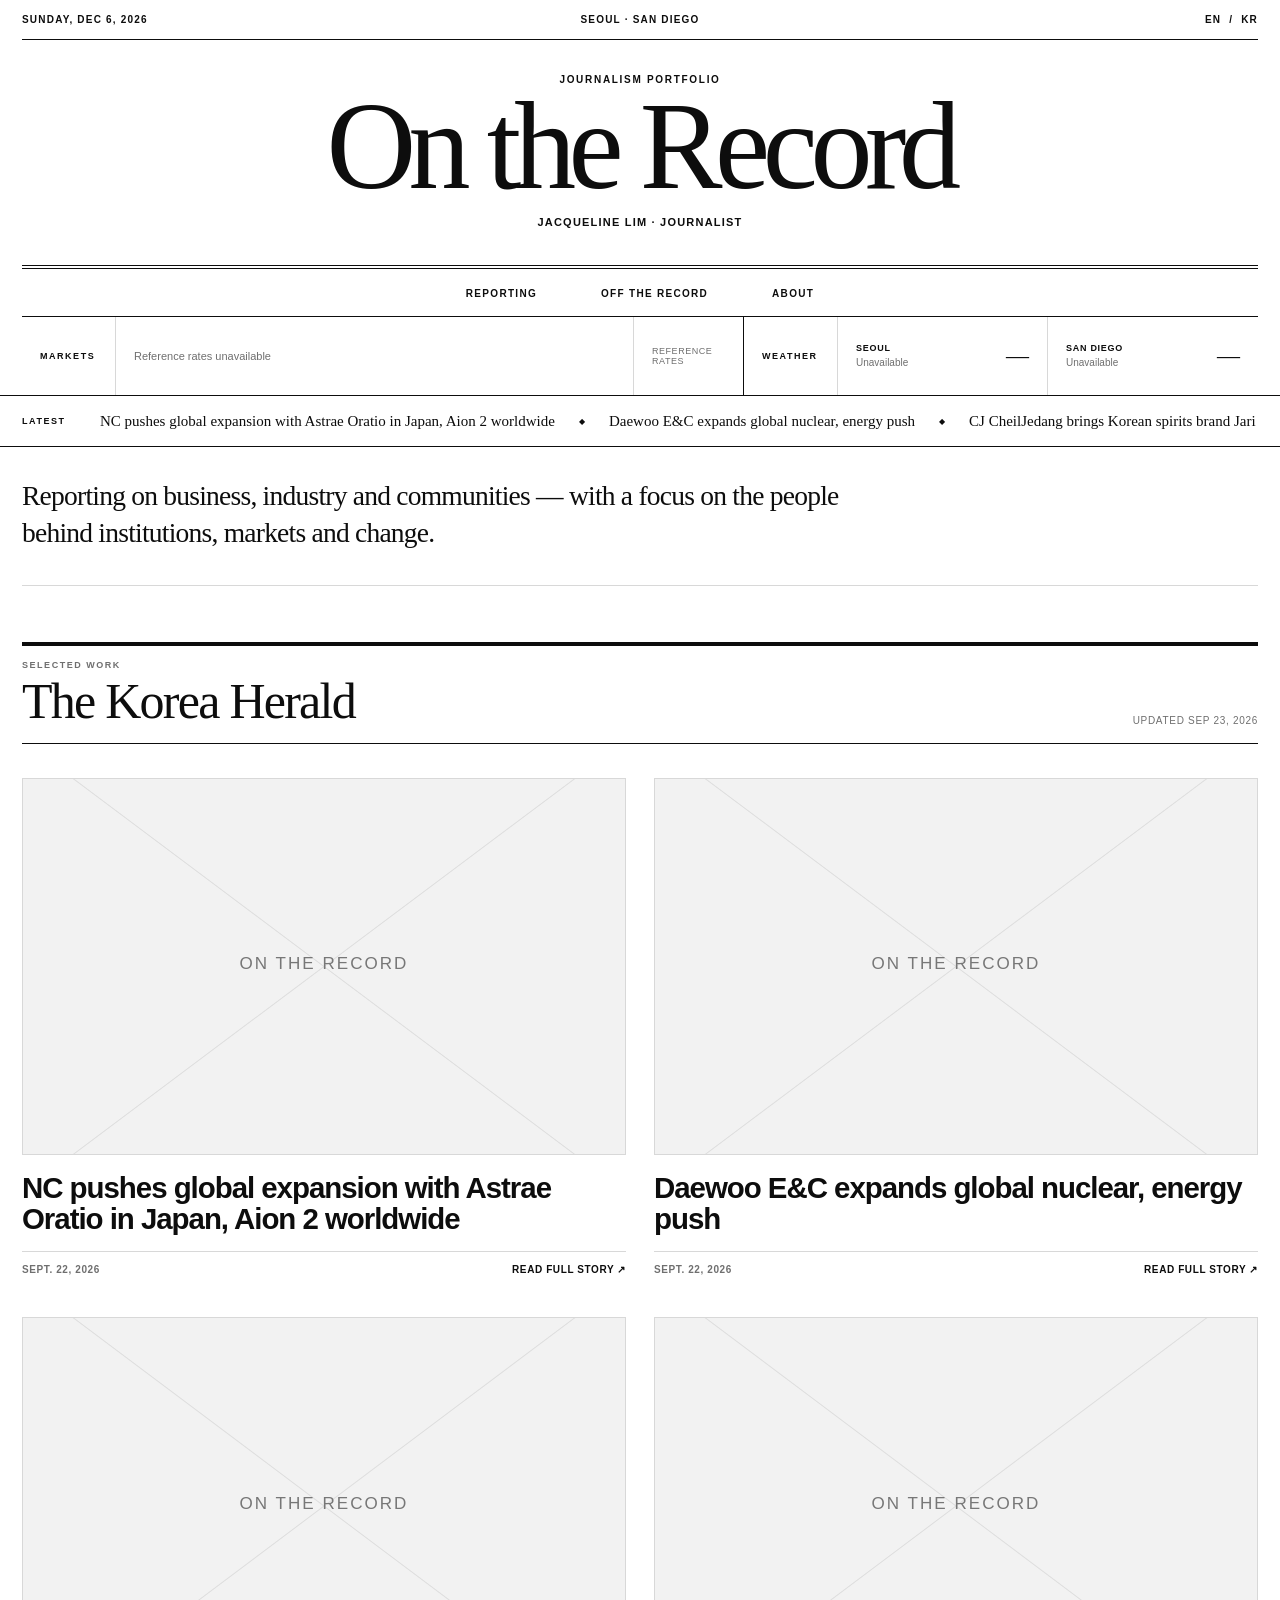
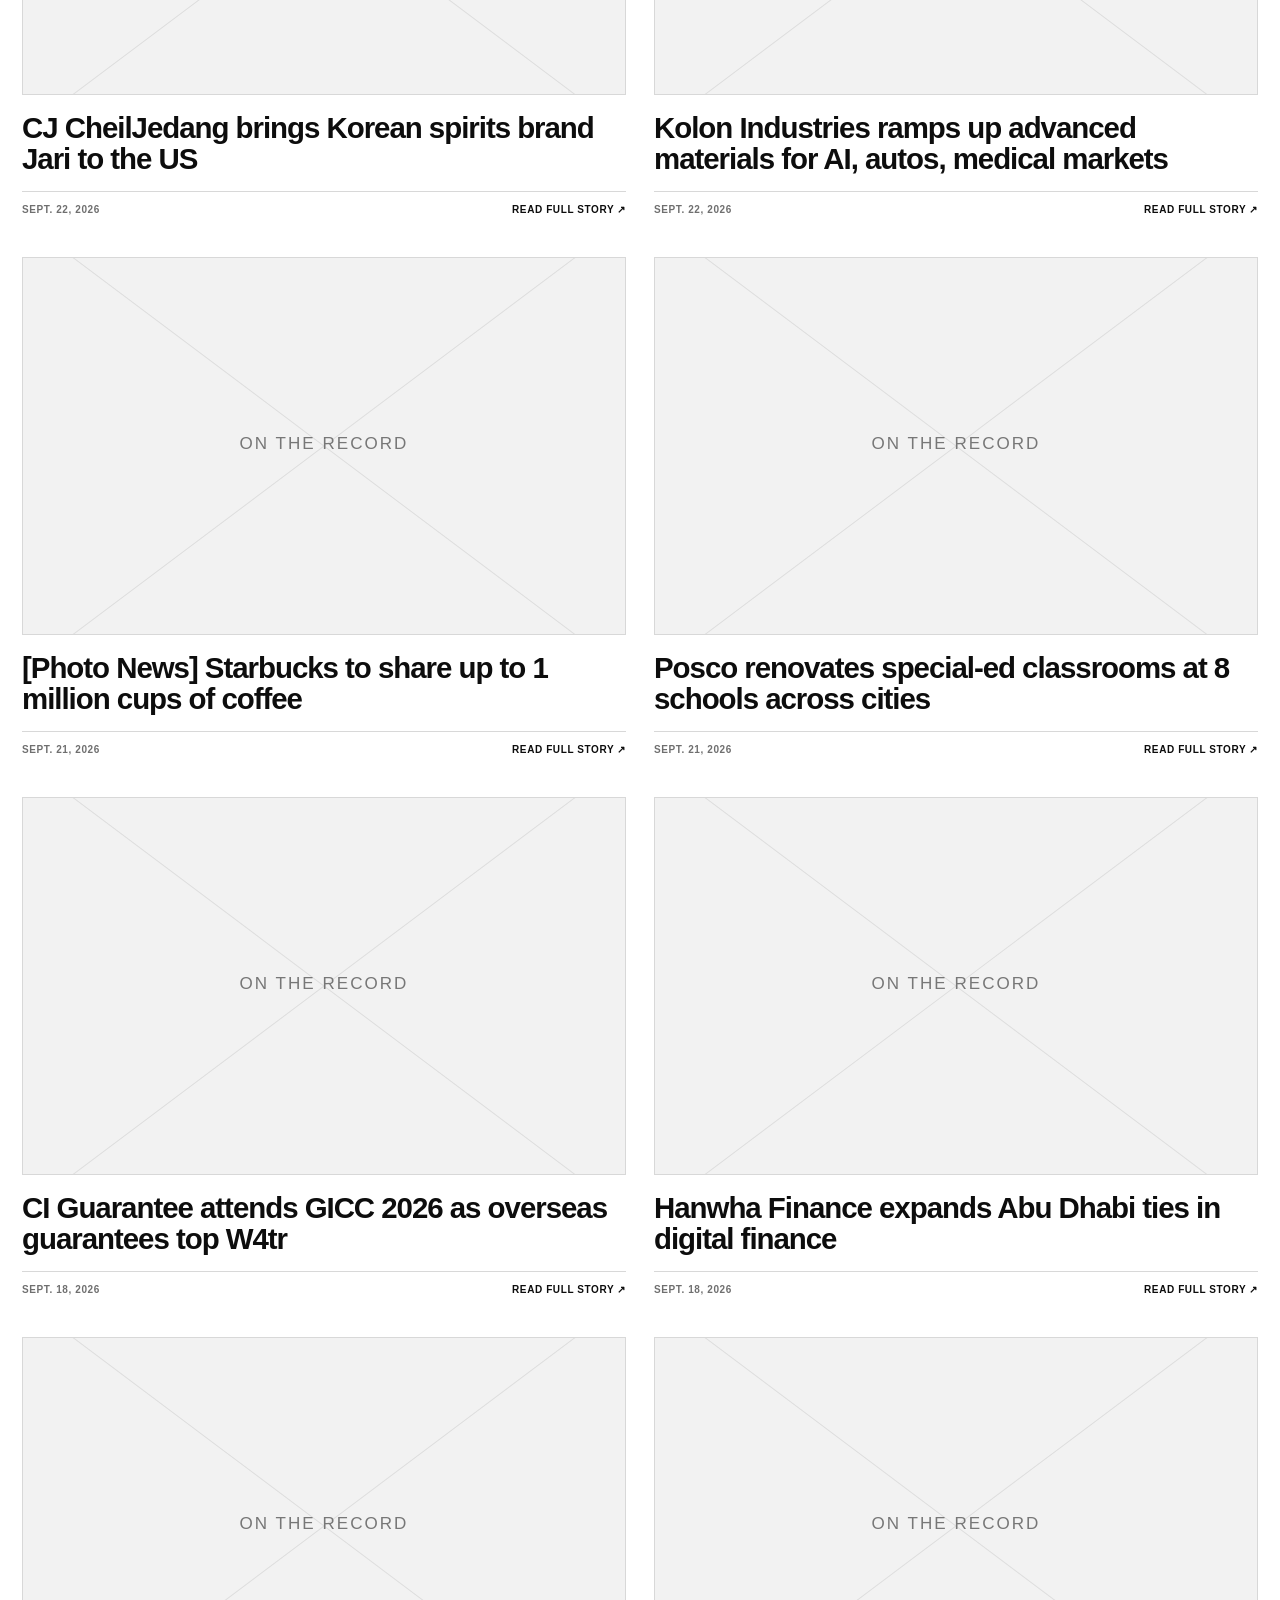
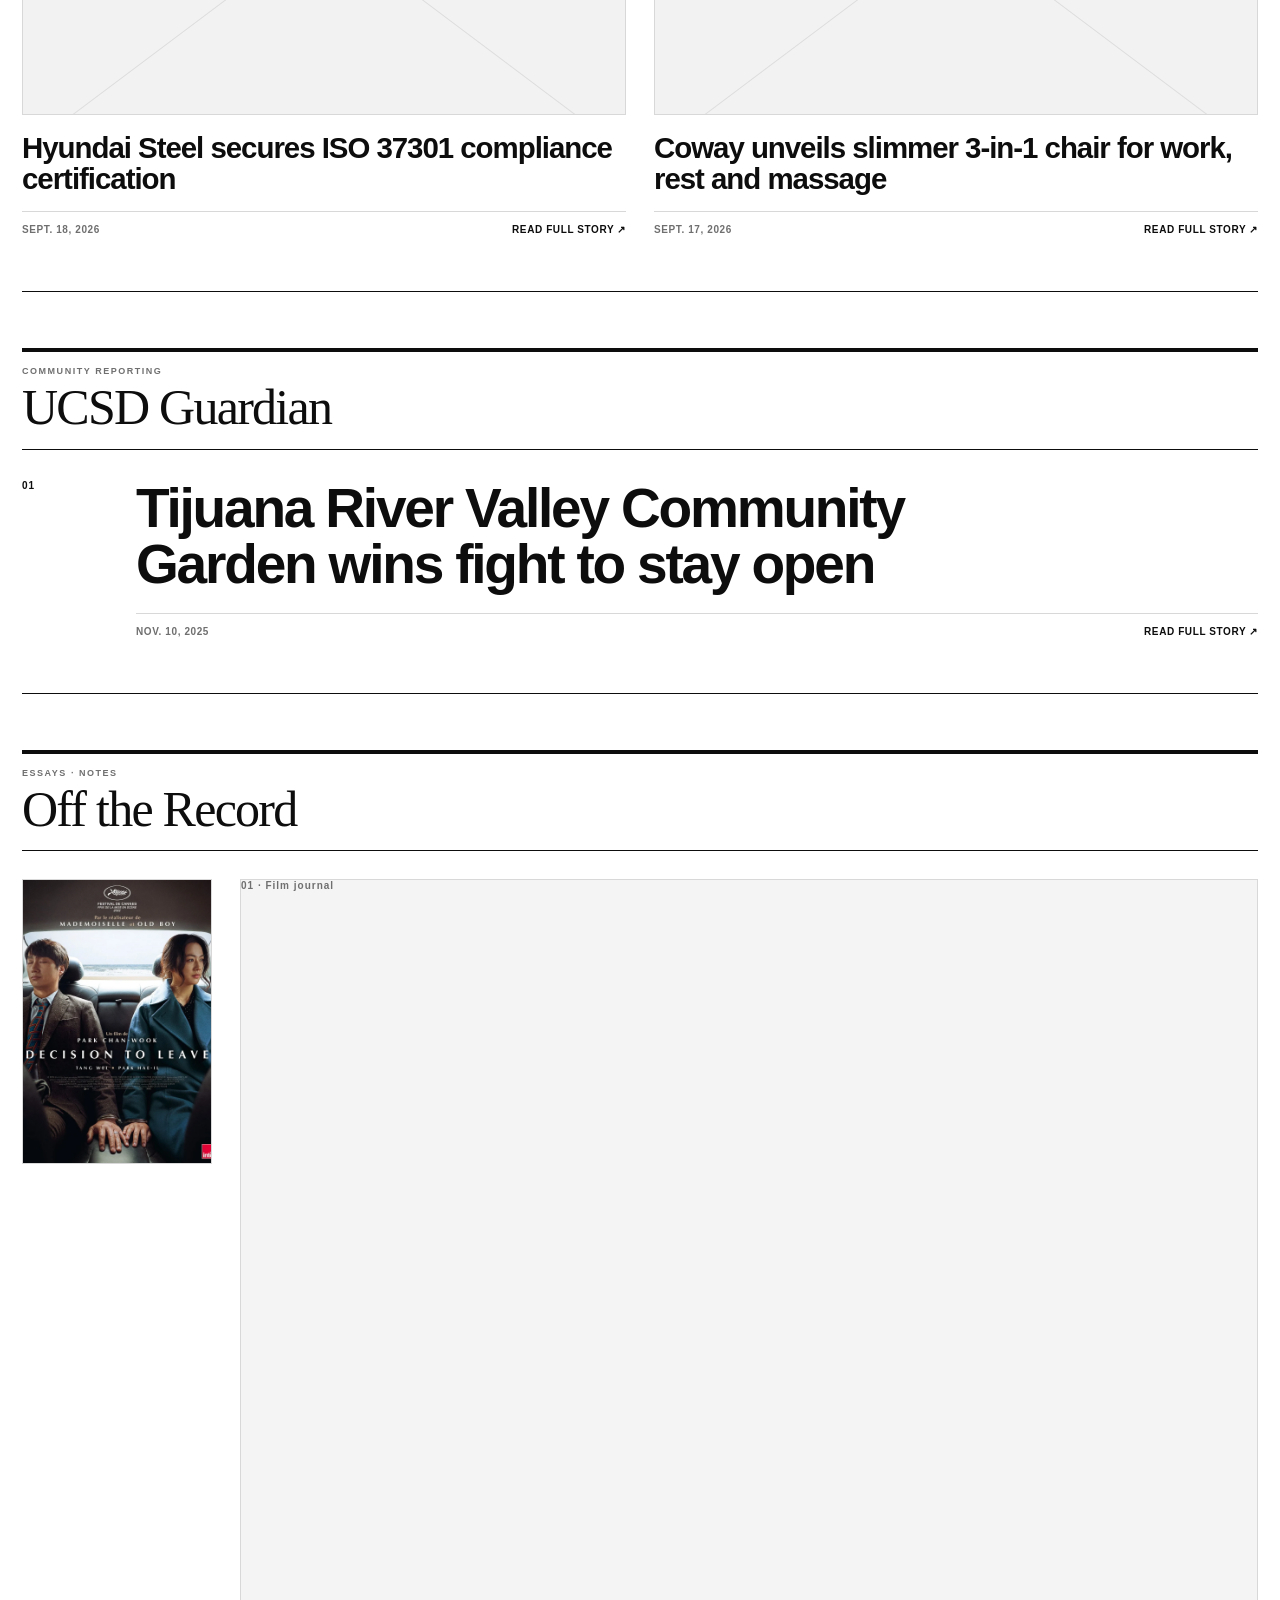
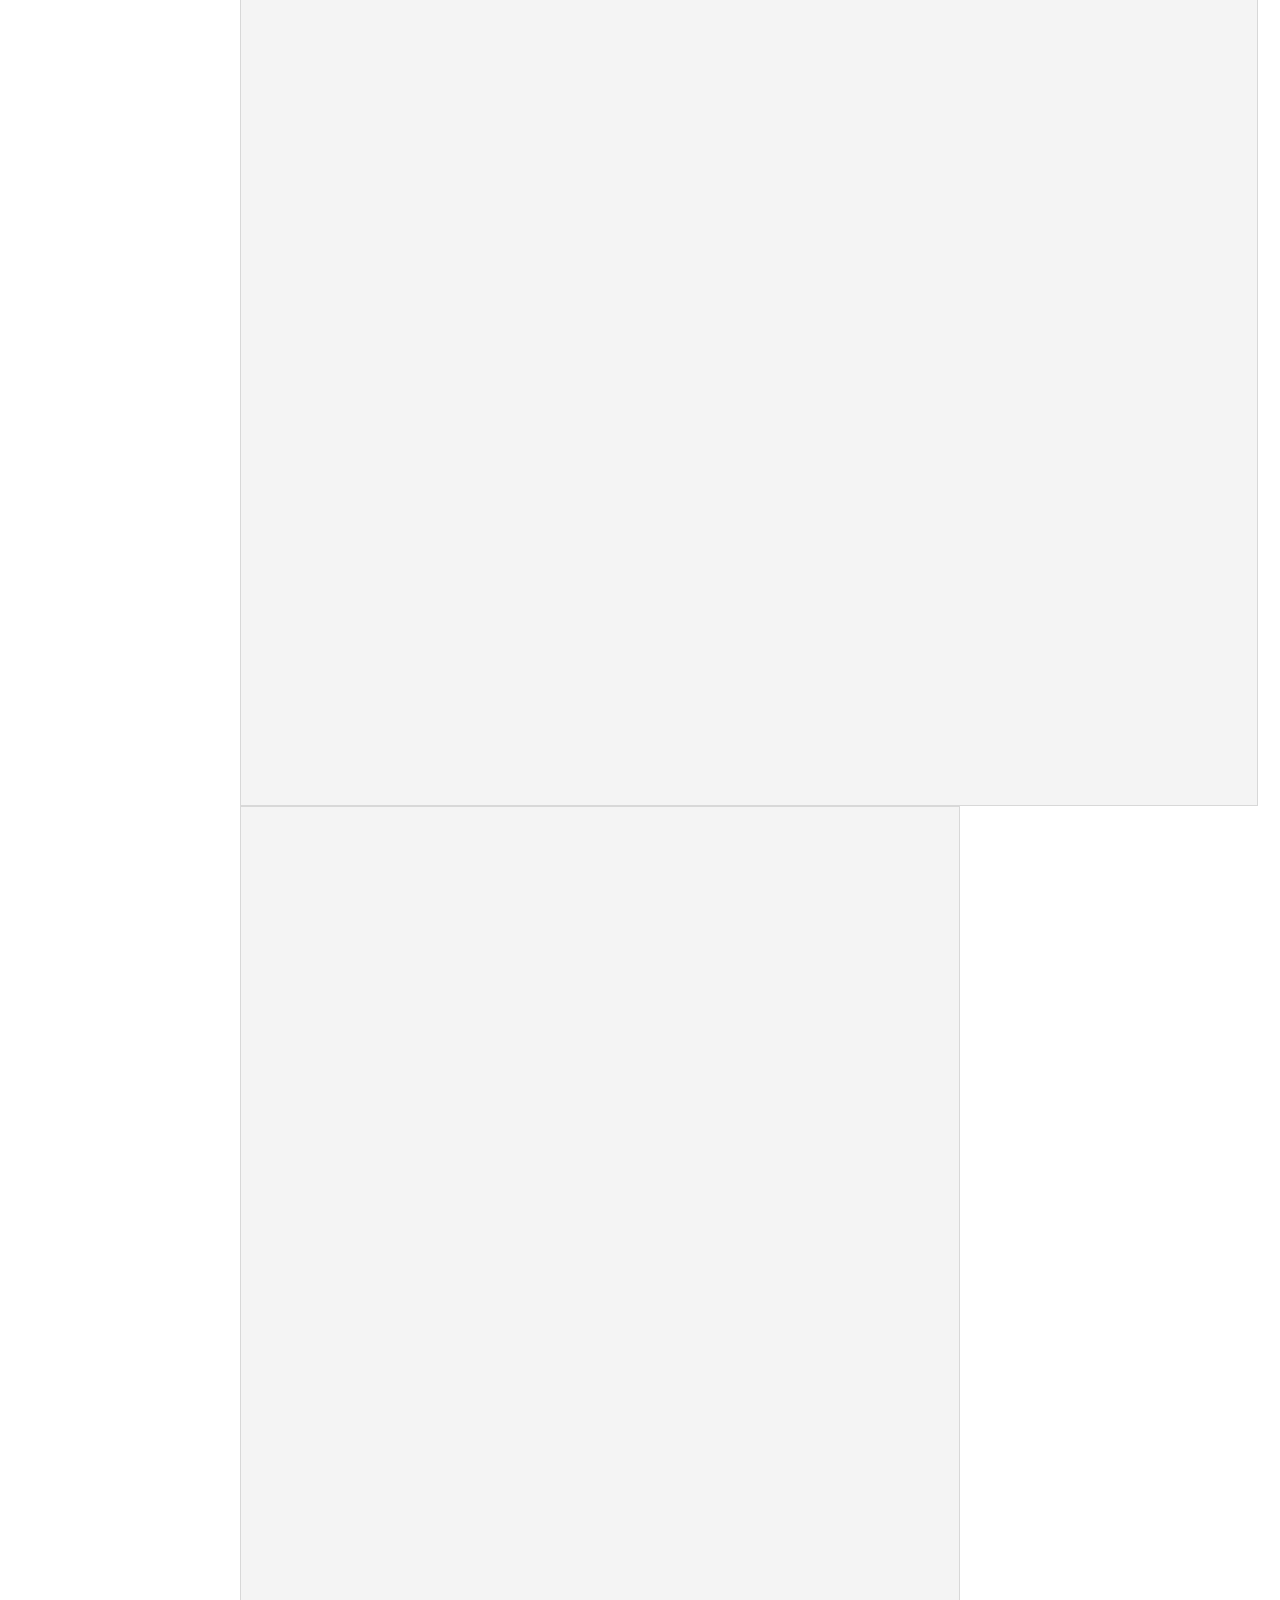
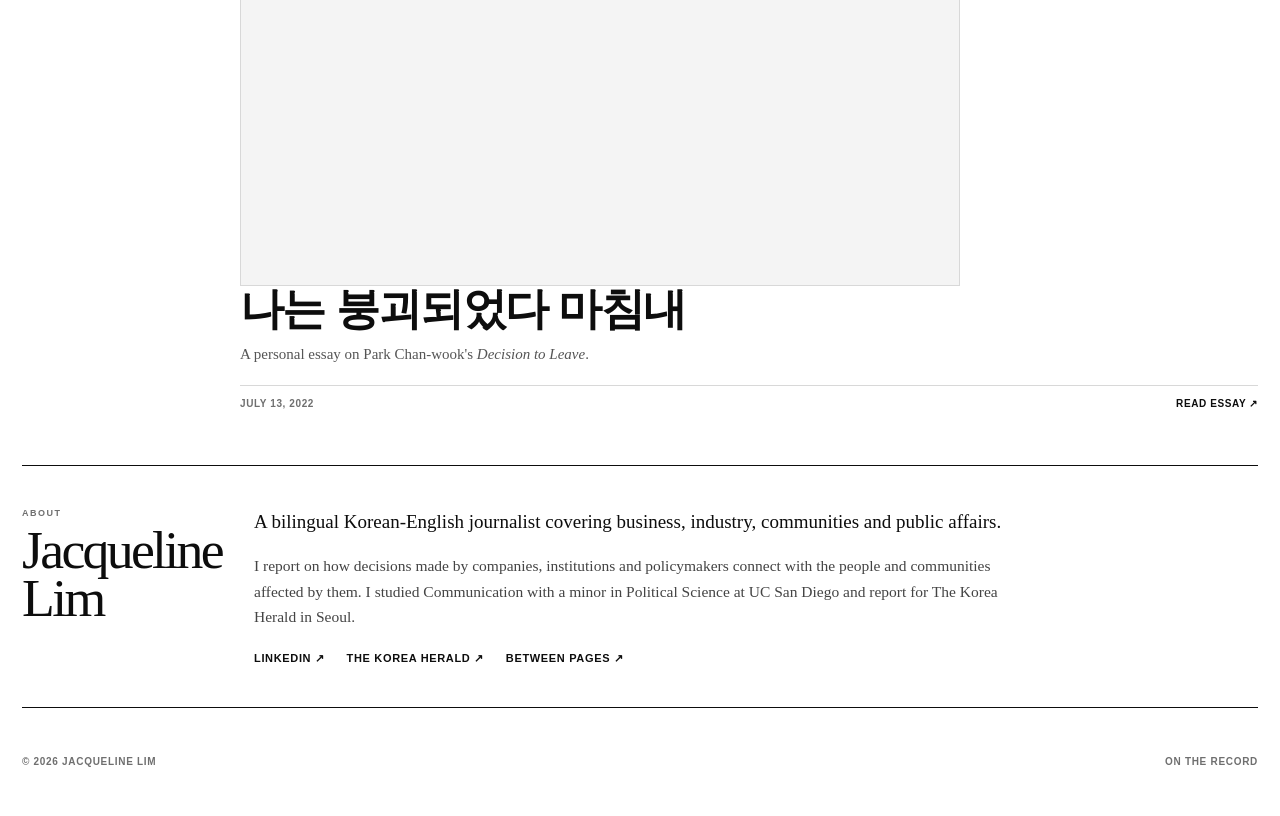
==== index.html @ abe38914 "Update index.html" ====
<!doctype html>
<html lang="en">
<head>
  <meta charset="utf-8">
  <meta name="viewport" content="width=device-width, initial-scale=1">
  <meta name="description" content="On the Record — journalism portfolio of Jacqueline Lim, a bilingual Korean-English reporter based in Seoul.">
  <meta property="og:title" content="On the Record — Jacqueline Lim">
  <meta property="og:description" content="Selected reporting on business, industry and communities.">
  <meta property="og:type" content="website">
  <meta property="og:url" content="https://ontherecord-lim.github.io/">
  <link rel="canonical" href="https://ontherecord-lim.github.io/">
  <link rel="alternate" hreflang="en" href="https://ontherecord-lim.github.io/">
  <link rel="alternate" hreflang="ko" href="https://ontherecord-lim.github.io/ko/">
  <title>On the Record — Jacqueline Lim</title>
  <link rel="icon" href="favicon.svg" type="image/svg+xml">
  <link rel="stylesheet" href="styles.css">
</head>
<body data-lang="en">
  <header class="site-header">
    <div class="utility wrap">
      <span id="currentDate">Seoul</span>
      <span class="utility-center">Seoul · San Diego</span>
      <span class="language-switch"><strong>EN</strong><span>/</span><a href="ko/" lang="ko" hreflang="ko">KR</a></span>
    </div>

    <div class="masthead wrap">
      <p class="eyebrow">Journalism portfolio</p>
      <h1>On the Record</h1>
      <p class="masthead-sub">Jacqueline Lim · Journalist</p>
    </div>

    <nav class="section-nav wrap" aria-label="Portfolio sections">
      <a href="#reporting">Reporting</a>
      <a href="#off-record">Off the Record</a>
      <a href="#about">About</a>
    </nav>

    <div class="data-bar">
      <div class="wrap data-grid">
        <section class="market-panel" aria-label="Foreign exchange reference rates">
          <div class="data-label">Markets</div>
          <div id="marketStage" class="market-stage"><span class="data-loading">Loading reference rates…</span></div>
          <div class="data-note">Reference rates</div>
        </section>

        <section class="weather-panel" aria-label="Weather in Seoul and San Diego">
          <div class="data-label">Weather</div>
          <div class="weather-cities">
            <div class="weather-city" id="weatherSeoul">
              <strong>Seoul</strong>
              <span class="weather-value">—</span>
              <span class="weather-condition">Loading…</span>
            </div>
            <div class="weather-city" id="weatherSanDiego">
              <strong>San Diego</strong>
              <span class="weather-value">—</span>
              <span class="weather-condition">Loading…</span>
            </div>
          </div>
        </section>
      </div>
    </div>

    <div class="ticker" aria-label="Latest reporting headlines">
      <div class="wrap ticker-inner">
        <span class="ticker-label">Latest</span>
        <div class="ticker-window"><div class="ticker-track" id="tickerTrack"><span>Loading latest reporting…</span></div></div>
      </div>
    </div>
  </header>

  <main>
    <section class="intro wrap">
      <p>Reporting on business, industry and communities — with a focus on the people behind institutions, markets and change.</p>
    </section>

    <section class="reporting wrap" id="reporting" aria-labelledby="reportingHeading">
      <div class="section-heading">
        <div>
          <p class="section-kicker">Selected work</p>
          <h2 id="reportingHeading">The Korea Herald</h2>
        </div>
        <span id="articleUpdated">Latest reporting</span>
      </div>
      <div class="article-grid" id="articleGrid" aria-live="polite">
        <p class="loading-state">Loading stories…</p>
      </div>
    </section>

    <section class="guardian wrap" aria-labelledby="guardianHeading">
      <div class="section-heading compact-heading">
        <div>
          <p class="section-kicker">Community reporting</p>
          <h2 id="guardianHeading">UCSD Guardian</h2>
        </div>
      </div>
      <article class="feature-row">
        <div class="feature-index">01</div>
        <div class="feature-copy">
          <h3><a href="https://ucsdguardian.org/2025/11/10/tijuana-river-valley-community-garden-wins-fight-to-stay-open/" target="_blank" rel="noopener noreferrer">Tijuana River Valley Community Garden wins fight to stay open</a></h3>
          <div class="story-footer"><time datetime="2025-11-10">Nov. 10, 2025</time><a href="https://ucsdguardian.org/2025/11/10/tijuana-river-valley-community-garden-wins-fight-to-stay-open/" target="_blank" rel="noopener noreferrer">Read full story ↗</a></div>
        </div>
      </article>
    </section>

    <section class="off-record wrap" id="off-record" aria-labelledby="offRecordHeading">
      <div class="section-heading compact-heading">
        <div>
          <p class="section-kicker">Essays · Notes</p>
          <h2 id="offRecordHeading">Off the Record</h2>
        </div>
      </div>
      <article class="off-record-feature">
        <a class="off-record-image" href="https://blog.naver.com/oohing00/222815522582" target="_blank" rel="noopener noreferrer">
         <img src="/assets/Decision_To_Leave.webp" alt="Decision to Leave film poster" loading="lazy">
        <div class="off-record-copy">
          <p class="feature-index">01 · Film journal</p>
          <h3 lang="ko"><a href="https://blog.naver.com/oohing00/222815522582" target="_blank" rel="noopener noreferrer">나는 붕괴되었다 마침내</a></h3>
          <p class="off-record-deck">A personal essay on Park Chan-wook's <em>Decision to Leave</em>.</p>
          <div class="story-footer"><time datetime="2022-07-13">July 13, 2022</time><a href="https://blog.naver.com/oohing00/222815522582" target="_blank" rel="noopener noreferrer">Read essay ↗</a></div>
        </div>
      </article>
    </section>

    <section class="about wrap" id="about" aria-labelledby="aboutHeading">
      <div class="about-title">
        <p class="section-kicker">About</p>
        <h2 id="aboutHeading">Jacqueline<br>Lim</h2>
      </div>
      <div class="about-copy">
        <p class="about-lede">A bilingual Korean-English journalist covering business, industry, communities and public affairs.</p>
        <p>I report on how decisions made by companies, institutions and policymakers connect with the people and communities affected by them. I studied Communication with a minor in Political Science at UC San Diego and report for The Korea Herald in Seoul.</p>
        <nav class="contact-links" aria-label="Professional links">
          <a href="https://www.linkedin.com/in/jacquelinelim1026/" target="_blank" rel="noopener noreferrer">LinkedIn ↗</a>
          <a href="https://www.koreaherald.com/reporter/yejinlim" target="_blank" rel="noopener noreferrer">The Korea Herald ↗</a>
          <a href="https://www.instagram.com/betweenpage.sai/" target="_blank" rel="noopener noreferrer">Between Pages ↗</a>
        </nav>
      </div>
    </section>
  </main>

  <footer class="site-footer wrap"><span>© 2026 Jacqueline Lim</span><span>On the Record</span></footer>
  <script src="script.js" defer></script>
</body>
</html>
---- styles.css ----
:root {
  --ink: #0d0d0d;
  --muted: #6f6f6f;
  --line: #d8d8d8;
  --soft: #f4f4f4;
  --paper: #fff;
  --max: 1240px;
}

* { box-sizing: border-box; }
html { scroll-behavior: smooth; }
body {
  margin: 0;
  background: var(--paper);
  color: var(--ink);
  font-family: Arial, Helvetica, sans-serif;
  -webkit-font-smoothing: antialiased;
  text-rendering: optimizeLegibility;
}
a { color: inherit; text-decoration: none; }
img { display: block; max-width: 100%; }
.wrap { width: min(calc(100% - 44px), var(--max)); margin-inline: auto; }

.utility {
  min-height: 40px;
  display: grid;
  grid-template-columns: 1fr auto 1fr;
  align-items: center;
  gap: 24px;
  border-bottom: 1px solid var(--ink);
  font-size: 10px;
  font-weight: 700;
  letter-spacing: .12em;
  text-transform: uppercase;
}
.utility-center { text-align: center; }
.language-switch { justify-self: end; display: flex; gap: 8px; align-items: center; }
.language-switch a:hover { text-decoration: underline; text-underline-offset: 3px; }

.masthead {
  padding: 34px 0 37px;
  text-align: center;
  border-bottom: 4px double var(--ink);
}
.eyebrow,
.section-kicker,
.masthead-sub,
.data-label,
.data-note,
.ticker-label,
.story-footer,
#articleUpdated,
.site-footer {
  font-family: Arial, Helvetica, sans-serif;
}
.eyebrow,
.section-kicker,
.data-label,
.ticker-label {
  text-transform: uppercase;
  letter-spacing: .17em;
  font-weight: 700;
}
.eyebrow { margin: 0 0 11px; font-size: 10px; }
.masthead h1 {
  margin: 0;
  font-family: Didot, "Bodoni 72", "Bodoni MT", Georgia, "Times New Roman", serif;
  font-size: clamp(64px, 9.7vw, 132px);
  font-weight: 500;
  line-height: .82;
  letter-spacing: -.06em;
}
.masthead-ko h1 {
  font-family: AppleMyungjo, "Noto Serif KR", Batang, Georgia, serif;
  letter-spacing: -.075em;
}
.masthead-sub {
  margin: 18px 0 0;
  font-size: 11px;
  font-weight: 700;
  letter-spacing: .11em;
  text-transform: uppercase;
}
html[lang="ko"] .masthead-sub,
html[lang="ko"] .eyebrow { letter-spacing: .05em; }

.section-nav {
  min-height: 48px;
  display: flex;
  align-items: center;
  justify-content: center;
  gap: clamp(24px, 5vw, 68px);
  border-bottom: 1px solid var(--ink);
  font-size: 10px;
  font-weight: 700;
  letter-spacing: .13em;
  text-transform: uppercase;
}
html[lang="ko"] .section-nav { letter-spacing: .04em; }
.section-nav a { padding: 18px 0 16px; }
.section-nav a:hover { text-decoration: underline; text-underline-offset: 5px; }

.data-bar { border-bottom: 1px solid var(--ink); }
.data-grid { display: grid; grid-template-columns: 1.4fr 1fr; }
.market-panel,
.weather-panel { min-height: 78px; display: grid; align-items: stretch; }
.market-panel { grid-template-columns: 94px minmax(0, 1fr) 110px; }
.weather-panel { grid-template-columns: 94px minmax(0, 1fr); border-left: 1px solid var(--ink); }
.data-label,
.data-note {
  display: flex;
  align-items: center;
  padding: 0 18px;
  font-size: 9px;
}
.data-label { border-right: 1px solid var(--line); }
.data-note { justify-content: flex-end; color: var(--muted); border-left: 1px solid var(--line); letter-spacing: .06em; text-transform: uppercase; }
.market-stage { min-width: 0; display: flex; align-items: center; overflow: hidden; }
.market-quotes { width: 100%; display: grid; grid-template-columns: repeat(2, minmax(0, 1fr)); }
.market-quote { min-width: 0; padding: 14px 18px; border-right: 1px solid var(--line); }
.market-quote:last-child { border-right: 0; }
.market-symbol { display: block; margin-bottom: 5px; color: var(--muted); font-size: 9px; font-weight: 700; letter-spacing: .08em; }
.market-price { font-family: Georgia, "Times New Roman", serif; font-size: 23px; line-height: 1; }
.data-loading { padding: 0 18px; color: var(--muted); font-size: 11px; }
.weather-cities { display: grid; grid-template-columns: repeat(2, minmax(0, 1fr)); }
.weather-city { padding: 13px 18px; display: grid; grid-template-columns: auto auto; grid-template-rows: auto auto; gap: 4px 12px; align-content: center; border-right: 1px solid var(--line); }
.weather-city:last-child { border-right: 0; }
.weather-city strong { font-size: 9px; letter-spacing: .08em; text-transform: uppercase; }
.weather-value { grid-row: 1 / span 2; grid-column: 2; align-self: center; justify-self: end; font-family: Georgia, "Times New Roman", serif; font-size: 23px; }
.weather-condition { color: var(--muted); font-size: 10px; }
html[lang="ko"] .weather-city strong { text-transform: none; letter-spacing: .02em; }

.ticker { border-bottom: 1px solid var(--ink); overflow: hidden; }
.ticker-inner { min-height: 50px; display: grid; grid-template-columns: 78px minmax(0, 1fr); align-items: center; }
.ticker-label { font-size: 9px; }
.ticker-window { overflow: hidden; white-space: nowrap; }
.ticker-track { display: inline-flex; align-items: center; gap: 24px; min-width: max-content; font-family: Georgia, "Times New Roman", serif; font-size: 15px; animation: ticker 38s linear infinite; }
html[lang="ko"] .ticker-track { font-family: AppleMyungjo, "Noto Serif KR", Batang, Georgia, serif; }
.ticker-track i { font-style: normal; font-size: 8px; }
@keyframes ticker { from { transform: translateX(0); } to { transform: translateX(-50%); } }

.intro { padding: 30px 0 34px; border-bottom: 1px solid var(--line); }
.intro p {
  max-width: 820px;
  margin: 0;
  font-family: Georgia, "Times New Roman", serif;
  font-size: clamp(19px, 2.15vw, 28px);
  line-height: 1.35;
  letter-spacing: -.028em;
}
html[lang="ko"] .intro p {
  max-width: 800px;
  font-family: AppleMyungjo, "Noto Serif KR", Batang, Georgia, serif;
  line-height: 1.45;
  word-break: keep-all;
}

.reporting,
.guardian,
.off-record { padding: 56px 0; border-bottom: 1px solid var(--ink); }
.about { padding: 42px 0; border-bottom: 1px solid var(--ink); }
.section-heading {
  display: flex;
  align-items: end;
  justify-content: space-between;
  gap: 28px;
  padding: 14px 0 17px;
  border-top: 4px solid var(--ink);
  border-bottom: 1px solid var(--ink);
  margin-bottom: 34px;
}
.compact-heading { margin-bottom: 0; }
.section-kicker { margin: 0 0 8px; color: var(--muted); font-size: 9px; }
.section-heading h2 {
  margin: 0;
  font-family: Georgia, "Times New Roman", serif;
  font-size: clamp(30px, 4vw, 50px);
  font-weight: 500;
  line-height: .95;
  letter-spacing: -.035em;
}
#articleUpdated { color: var(--muted); font-size: 10px; letter-spacing: .07em; text-transform: uppercase; }
html[lang="ko"] #articleUpdated { letter-spacing: .02em; }

.article-grid { display: grid; grid-template-columns: repeat(2, minmax(0, 1fr)); gap: 42px 28px; }
.article-card { min-width: 0; display: flex; flex-direction: column; }
.article-image {
  display: block;
  aspect-ratio: 16 / 10;
  overflow: hidden;
  background: var(--soft);
  border: 1px solid var(--line);
  margin-bottom: 17px;
}
.article-image img { width: 100%; height: 100%; object-fit: cover; transition: transform .25s ease; }
.article-image:hover img { transform: scale(1.015); }
.article-card h3 {
  margin: 0 0 17px;
  font-family: Arial, Helvetica, sans-serif;
  font-size: clamp(24px, 2.3vw, 34px);
  font-weight: 700;
  line-height: 1.06;
  letter-spacing: -.035em;
}
html[lang="ko"] .article-card h3 {
  font-family: -apple-system, BlinkMacSystemFont, "Apple SD Gothic Neo", "Noto Sans KR", "Malgun Gothic", Arial, sans-serif;
  font-size: clamp(23px, 2.2vw, 32px);
  line-height: 1.22;
  word-break: keep-all;
}
.article-card h3 a,
.feature-copy h3 a,
.contact-links a { background-image: linear-gradient(currentColor, currentColor); background-size: 0 1px; background-position: 0 100%; background-repeat: no-repeat; transition: background-size .2s ease; }
.article-card h3 a:hover,
.feature-copy h3 a:hover,
.contact-links a:hover { background-size: 100% 1px; }
.article-card .story-footer { margin-top: auto; }
.story-footer {
  display: flex;
  justify-content: space-between;
  align-items: center;
  gap: 18px;
  padding-top: 12px;
  border-top: 1px solid var(--line);
  color: var(--muted);
  font-size: 10px;
  font-weight: 700;
  letter-spacing: .06em;
  text-transform: uppercase;
}
.story-footer a { color: var(--ink); white-space: nowrap; }
.story-footer a:hover { text-decoration: underline; text-underline-offset: 4px; }
html[lang="ko"] .story-footer { letter-spacing: .01em; text-transform: none; }
.loading-state { grid-column: 1 / -1; margin: 0; color: var(--muted); font-size: 13px; }

.feature-row { display: grid; grid-template-columns: 90px minmax(0, 1fr); gap: 24px; padding: 30px 0 0; }
.feature-index { font-size: 10px; font-weight: 700; letter-spacing: .1em; }
.feature-copy h3 {
  max-width: 900px;
  margin: 0 0 20px;
  font-family: Arial, Helvetica, sans-serif;
  font-size: clamp(30px, 4.3vw, 58px);
  line-height: 1.03;
  letter-spacing: -.04em;
}
html[lang="ko"] .feature-copy h3 {
  font-family: -apple-system, BlinkMacSystemFont, "Apple SD Gothic Neo", "Noto Sans KR", "Malgun Gothic", Arial, sans-serif;
  line-height: 1.18;
  word-break: keep-all;
}

.off-record-feature {
  display: grid;
  grid-template-columns: 190px minmax(0, 1fr);
  gap: 28px;
  padding-top: 28px;
}
.off-record-image {
  display: block;
  width: 100%;
  aspect-ratio: 2 / 3;
  overflow: hidden;
  background: var(--soft);
  border: 1px solid var(--line);
}
.off-record-image img { width: 100%; height: 100%; object-fit: cover; }
.off-record-copy { min-width: 0; align-self: center; }
.off-record-copy .feature-index { margin: 0 0 10px; color: var(--muted); }
.off-record-copy h3 {
  max-width: 720px;
  margin: 0 0 10px;
  font-family: Arial, Helvetica, sans-serif;
  font-size: clamp(28px, 3.4vw, 46px);
  line-height: 1.08;
  letter-spacing: -.035em;
}
html[lang="ko"] .off-record-copy h3 {
  font-family: -apple-system, BlinkMacSystemFont, "Apple SD Gothic Neo", "Noto Sans KR", "Malgun Gothic", Arial, sans-serif;
  line-height: 1.2;
  word-break: keep-all;
}
.off-record-deck { margin: 0 0 18px; color: #555; font-family: Georgia, "Times New Roman", serif; font-size: 15px; line-height: 1.55; }
html[lang="ko"] .off-record-deck { font-family: -apple-system, BlinkMacSystemFont, "Apple SD Gothic Neo", "Noto Sans KR", "Malgun Gothic", Arial, sans-serif; }

.about { display: grid; grid-template-columns: 190px minmax(0, 1fr); gap: 42px; }
.about-title h2 {
  margin: 0;
  font-family: Didot, "Bodoni 72", Georgia, serif;
  font-size: clamp(38px, 4.2vw, 54px);
  font-weight: 500;
  line-height: .9;
  letter-spacing: -.05em;
}
html[lang="ko"] .about-title h2 { font-family: AppleMyungjo, "Noto Serif KR", Batang, Georgia, serif; }
.about-lede {
  max-width: 760px;
  margin: 0 0 18px;
  font-family: Georgia, "Times New Roman", serif;
  font-size: 19px;
  line-height: 1.45;
}
.about-copy > p:not(.about-lede) { max-width: 760px; margin: 0; color: #444; font-family: Georgia, "Times New Roman", serif; font-size: 15.5px; line-height: 1.65; }
html[lang="ko"] .about-copy > p { font-family: -apple-system, BlinkMacSystemFont, "Apple SD Gothic Neo", "Noto Sans KR", "Malgun Gothic", Arial, sans-serif; word-break: keep-all; }
html[lang="ko"] .about-lede { font-size: 18px; line-height: 1.6; }
.contact-links { display: flex; flex-wrap: wrap; gap: 11px 22px; margin-top: 22px; font-size: 11px; font-weight: 700; letter-spacing: .06em; text-transform: uppercase; }

.site-footer { min-height: 108px; display: flex; align-items: center; justify-content: space-between; color: var(--muted); font-size: 10px; font-weight: 700; letter-spacing: .07em; text-transform: uppercase; }
html[lang="ko"] .site-footer { letter-spacing: .02em; text-transform: none; }

@media (max-width: 980px) {
  .data-grid { grid-template-columns: 1fr; }
  .weather-panel { border-left: 0; border-top: 1px solid var(--ink); }
  .about { grid-template-columns: 170px minmax(0, 1fr); gap: 34px; }
}

@media (max-width: 680px) {
  .wrap { width: min(calc(100% - 24px), var(--max)); }
  .utility { min-height: 34px; grid-template-columns: 1fr auto; font-size: 9px; }
  .utility-center { display: none; }
  .masthead { padding: 28px 0 30px; }
  .masthead h1 { font-size: clamp(56px, 18vw, 88px); }
  .section-nav { justify-content: flex-start; gap: 26px; overflow-x: auto; white-space: nowrap; -webkit-overflow-scrolling: touch; }
  .market-panel { grid-template-columns: 76px minmax(0, 1fr); }
  .market-panel .data-note { display: none; }
  .weather-panel { grid-template-columns: 76px minmax(0, 1fr); }
  .data-label { padding: 0 11px; }
  .market-quote { padding: 13px 11px; }
  .market-price, .weather-value { font-size: 19px; }
  .weather-city { padding: 12px 10px; gap: 4px 8px; }
  .ticker-inner { grid-template-columns: 58px minmax(0, 1fr); }
  .ticker-track { font-size: 14px; gap: 19px; }
  .intro { padding: 26px 0 30px; }
  .reporting, .guardian, .off-record { padding: 44px 0; }
  .about { padding: 36px 0; }
  .section-heading { align-items: start; flex-direction: column; gap: 10px; margin-bottom: 26px; }
  .compact-heading { margin-bottom: 0; }
  .article-grid { grid-template-columns: 1fr; gap: 34px; }
  .article-card h3 { font-size: 30px; }
  html[lang="ko"] .article-card h3 { font-size: 28px; }
  .story-footer { align-items: flex-start; flex-direction: column; gap: 8px; }
  .feature-row { grid-template-columns: 1fr; gap: 12px; }
  .off-record-feature { grid-template-columns: 120px minmax(0, 1fr); gap: 18px; }
  .off-record-copy h3 { font-size: 28px; }
  .off-record-deck { font-size: 14px; }
  .about { grid-template-columns: 1fr; gap: 20px; }
  .about-title h2 { font-size: 42px; }
  .site-footer { min-height: 90px; align-items: flex-start; justify-content: center; flex-direction: column; gap: 8px; }
}

@media (prefers-reduced-motion: reduce) {
  * { scroll-behavior: auto !important; animation-duration: .01ms !important; animation-iteration-count: 1 !important; transition-duration: .01ms !important; }
  .ticker-track { animation: none; }
}
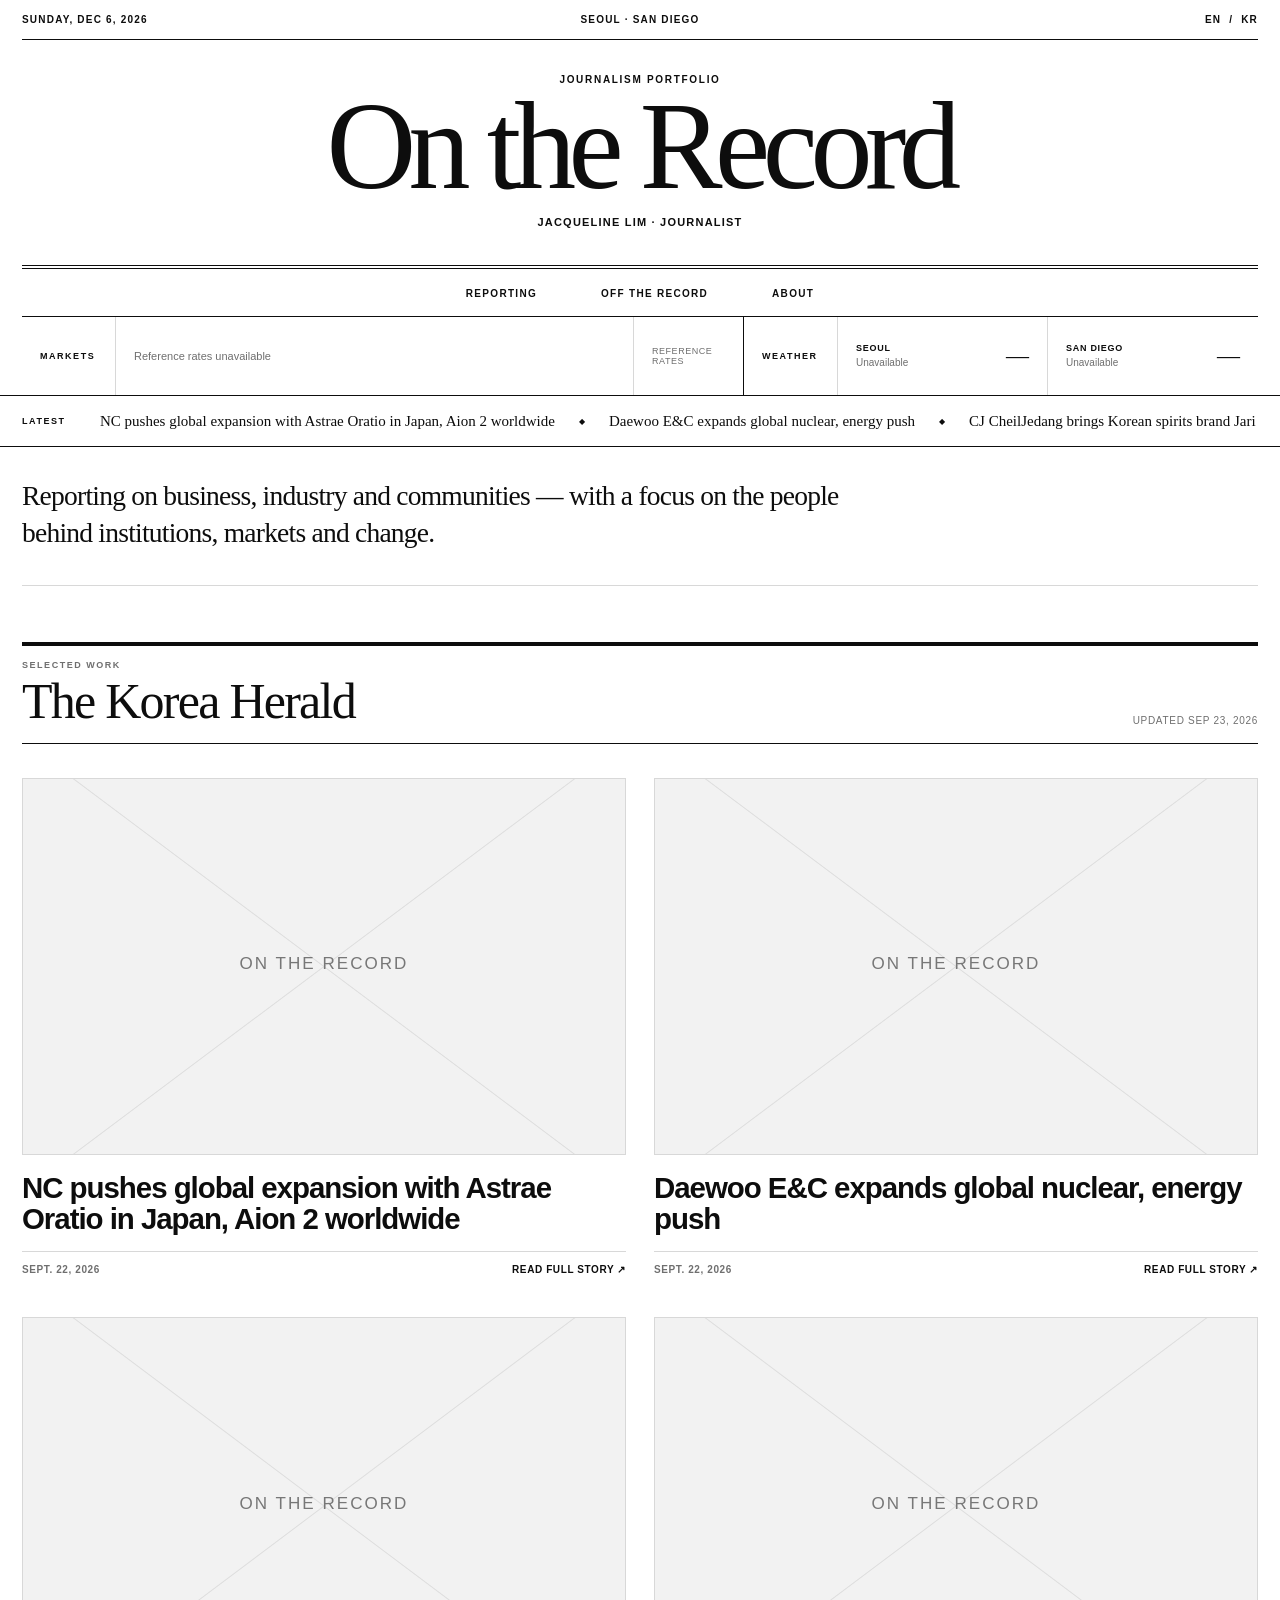
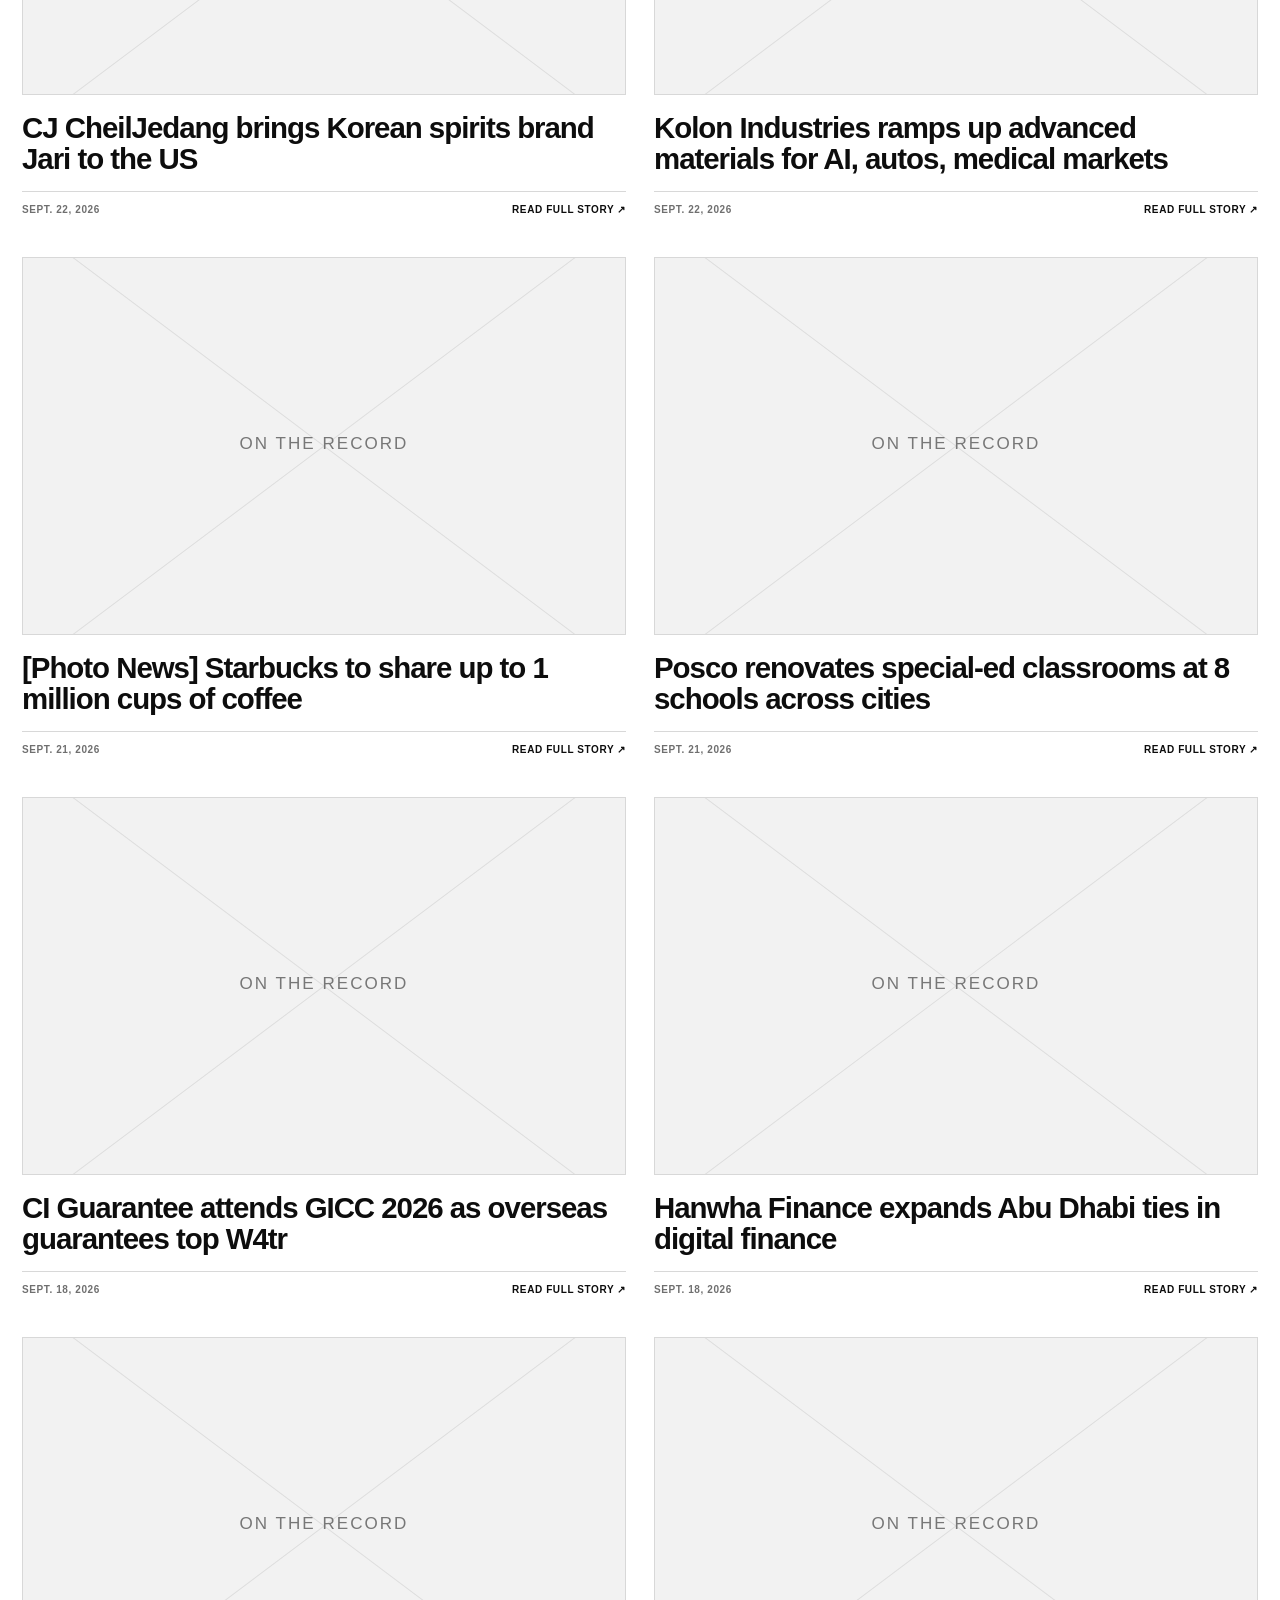
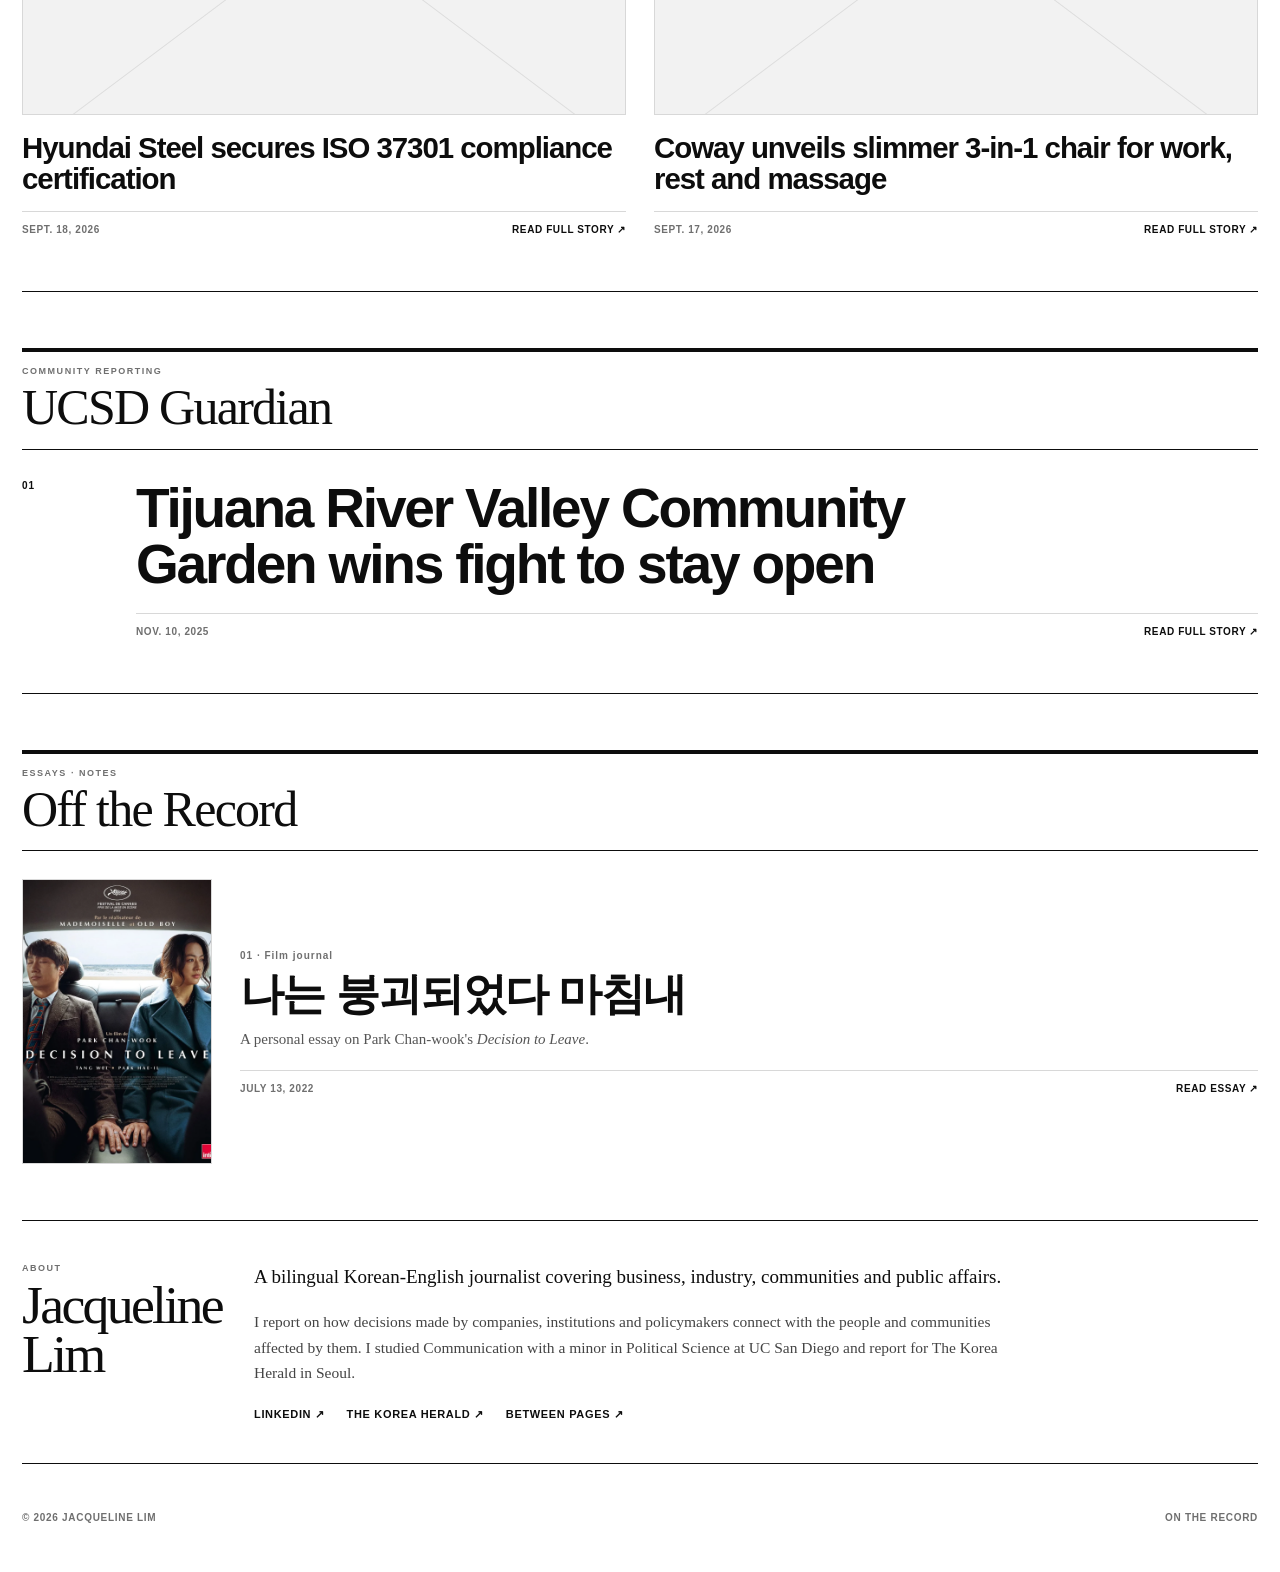
==== commit 967d4a80: "Update index.html" ====
--- a/index.html
+++ b/index.html
@@ -110,16 +110,42 @@
           <h2 id="offRecordHeading">Off the Record</h2>
         </div>
       </div>
-      <article class="off-record-feature">
-        <a class="off-record-image" href="https://blog.naver.com/oohing00/222815522582" target="_blank" rel="noopener noreferrer">
-         <img src="/assets/Decision_To_Leave.webp" alt="Decision to Leave film poster" loading="lazy">
-        <div class="off-record-copy">
-          <p class="feature-index">01 · Film journal</p>
-          <h3 lang="ko"><a href="https://blog.naver.com/oohing00/222815522582" target="_blank" rel="noopener noreferrer">나는 붕괴되었다 마침내</a></h3>
-          <p class="off-record-deck">A personal essay on Park Chan-wook's <em>Decision to Leave</em>.</p>
-          <div class="story-footer"><time datetime="2022-07-13">July 13, 2022</time><a href="https://blog.naver.com/oohing00/222815522582" target="_blank" rel="noopener noreferrer">Read essay ↗</a></div>
-        </div>
-      </article>
+<article class="off-record-feature">
+  <a class="off-record-image"
+     href="https://blog.naver.com/oohing00/222815522582"
+     target="_blank"
+     rel="noopener noreferrer">
+    <img src="/assets/Decision_To_Leave.webp"
+         alt="Decision to Leave film poster"
+         loading="lazy">
+  </a>
+
+  <div class="off-record-copy">
+    <p class="feature-index">01 · Film journal</p>
+
+    <h3 lang="ko">
+      <a href="https://blog.naver.com/oohing00/222815522582"
+         target="_blank"
+         rel="noopener noreferrer">
+        나는 붕괴되었다 마침내
+      </a>
+    </h3>
+
+    <p class="off-record-deck">
+      A personal essay on Park Chan-wook's <em>Decision to Leave</em>.
+    </p>
+
+    <div class="story-footer">
+      <time datetime="2022-07-13">July 13, 2022</time>
+
+      <a href="https://blog.naver.com/oohing00/222815522582"
+         target="_blank"
+         rel="noopener noreferrer">
+        Read essay ↗
+      </a>
+    </div>
+  </div>
+</article>
     </section>
 
     <section class="about wrap" id="about" aria-labelledby="aboutHeading">
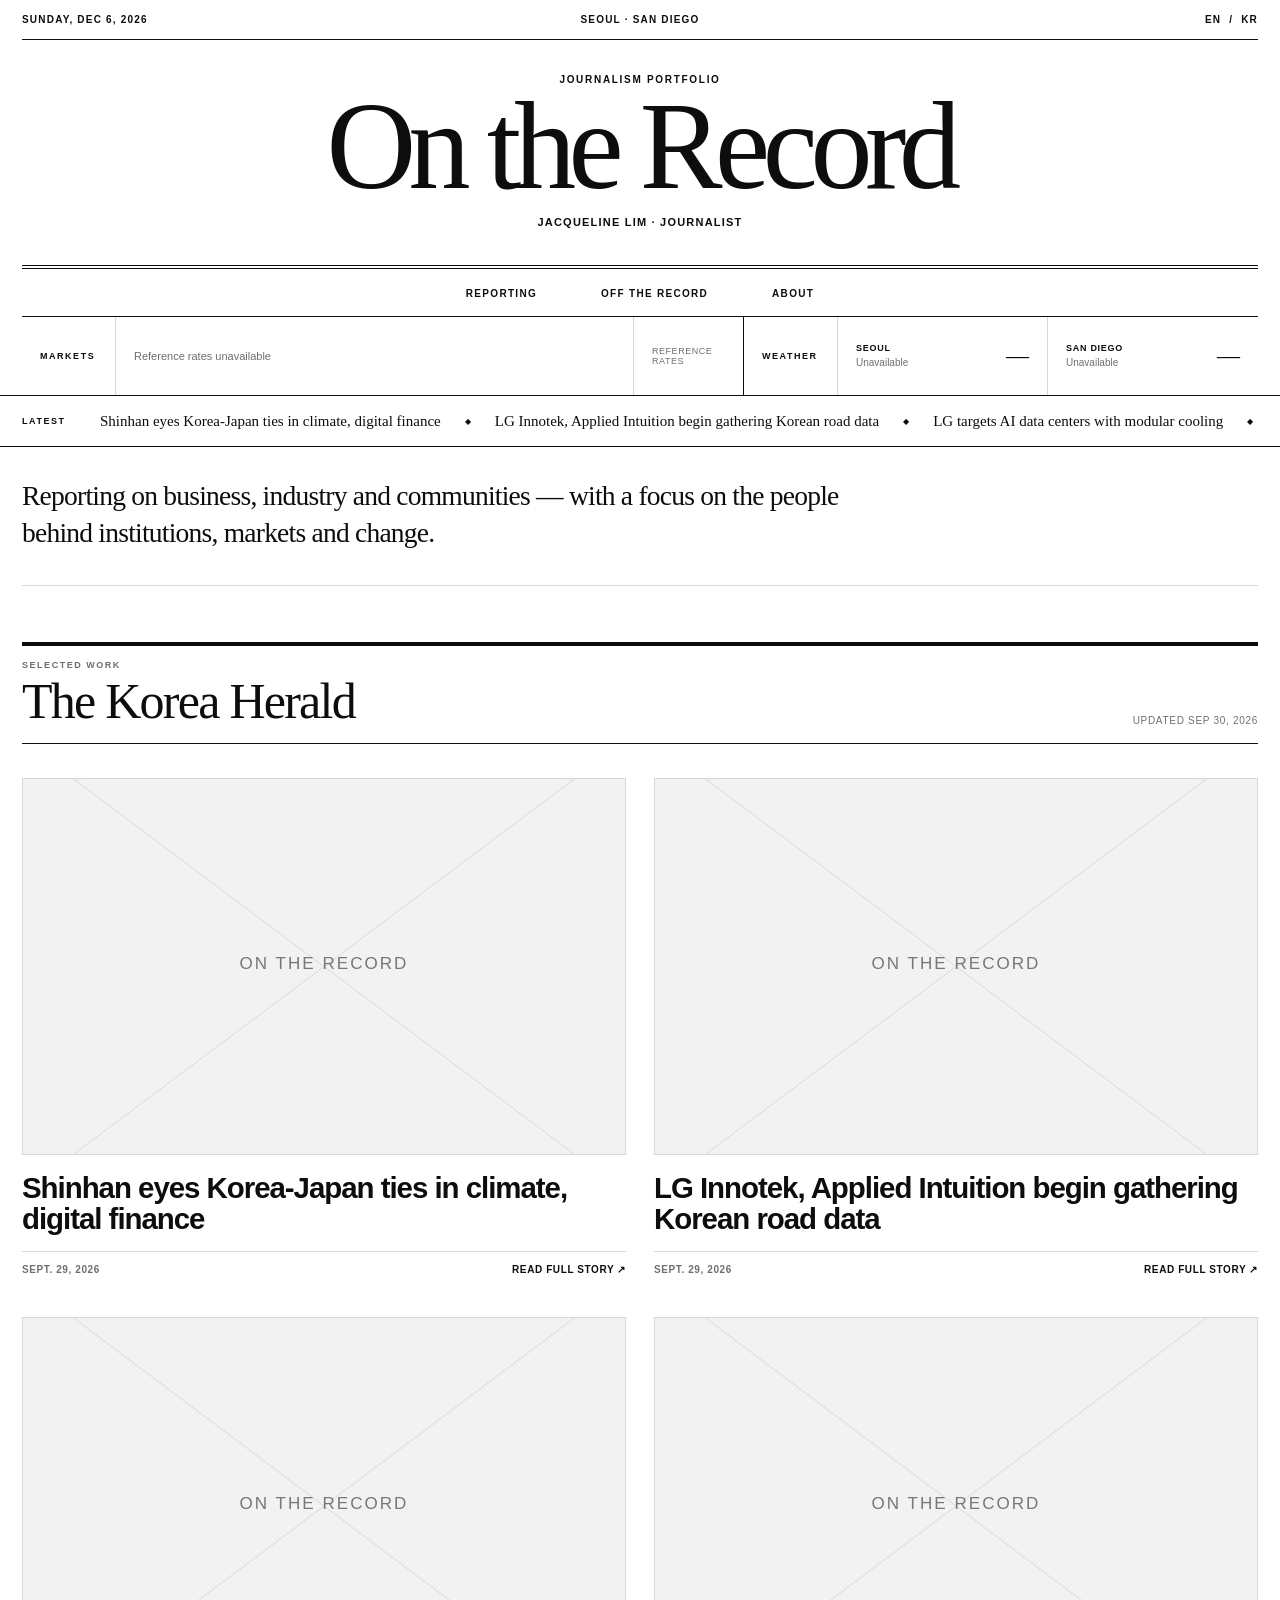
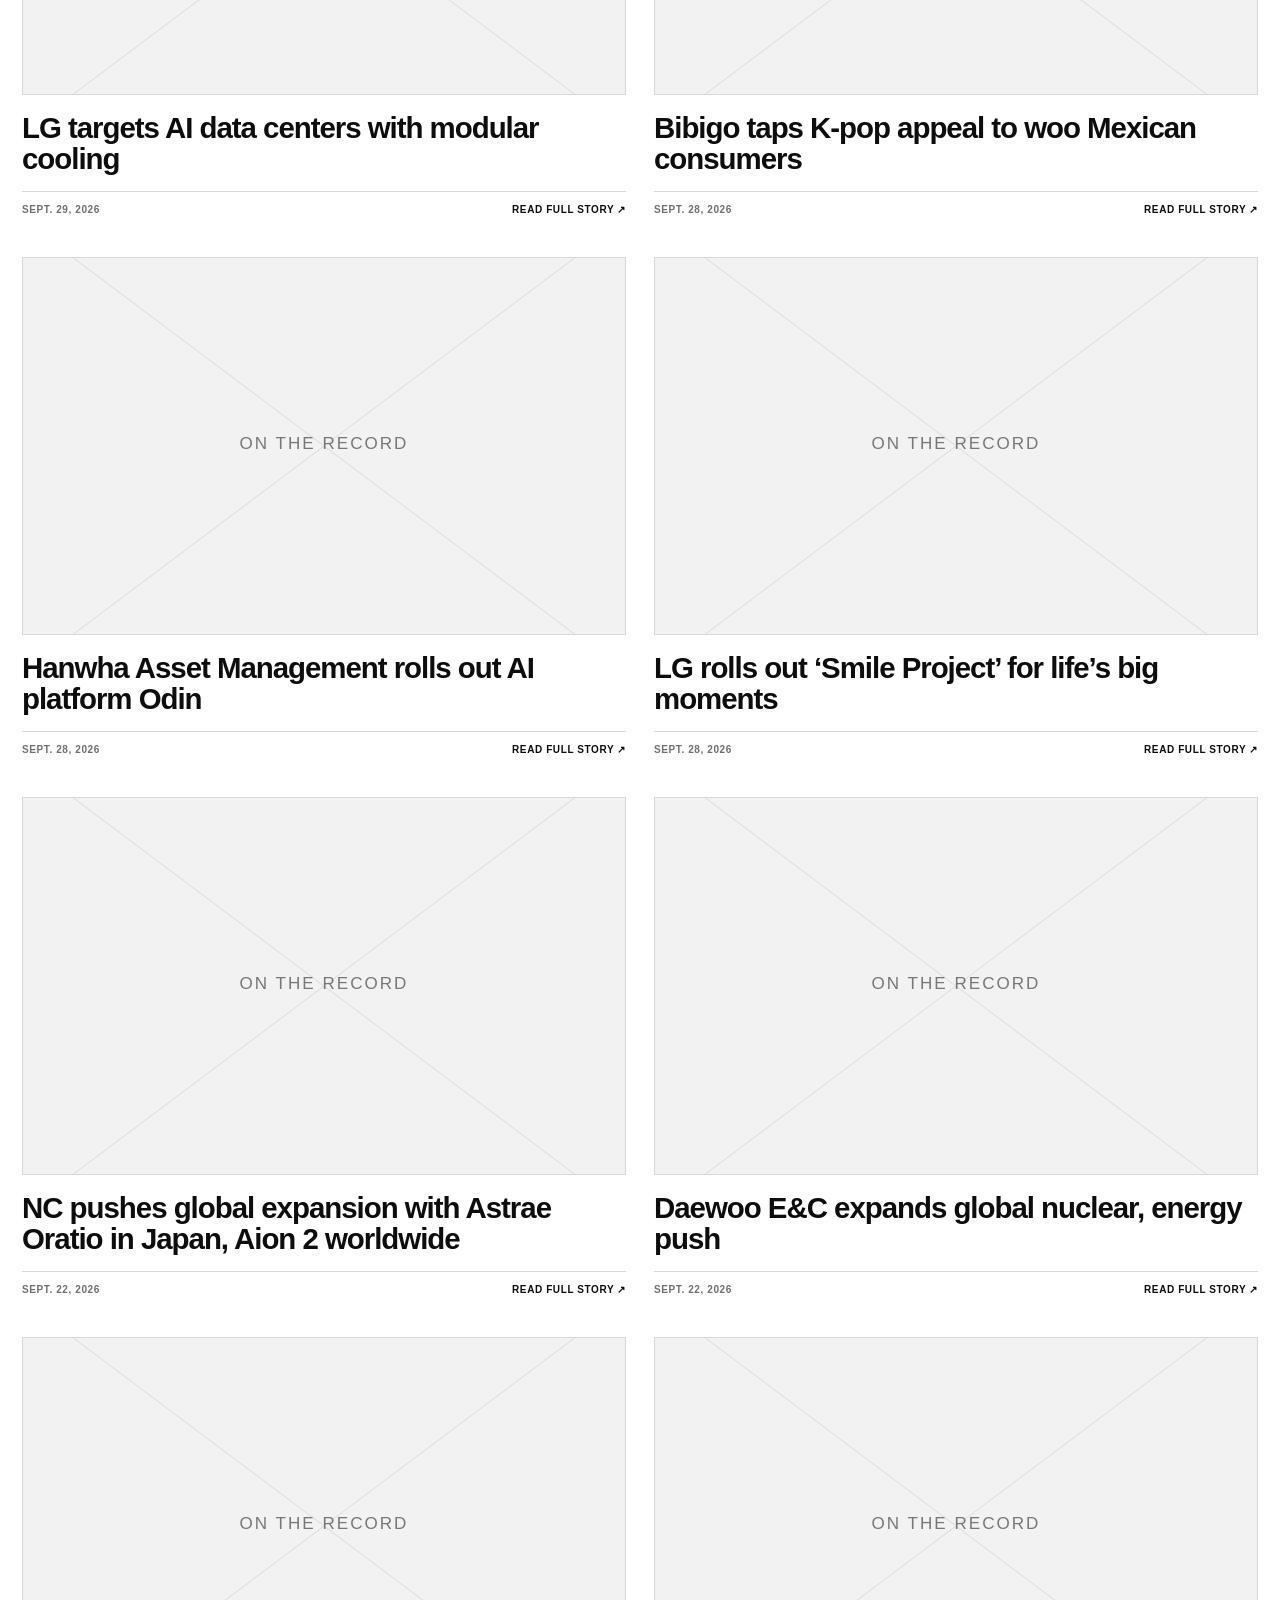
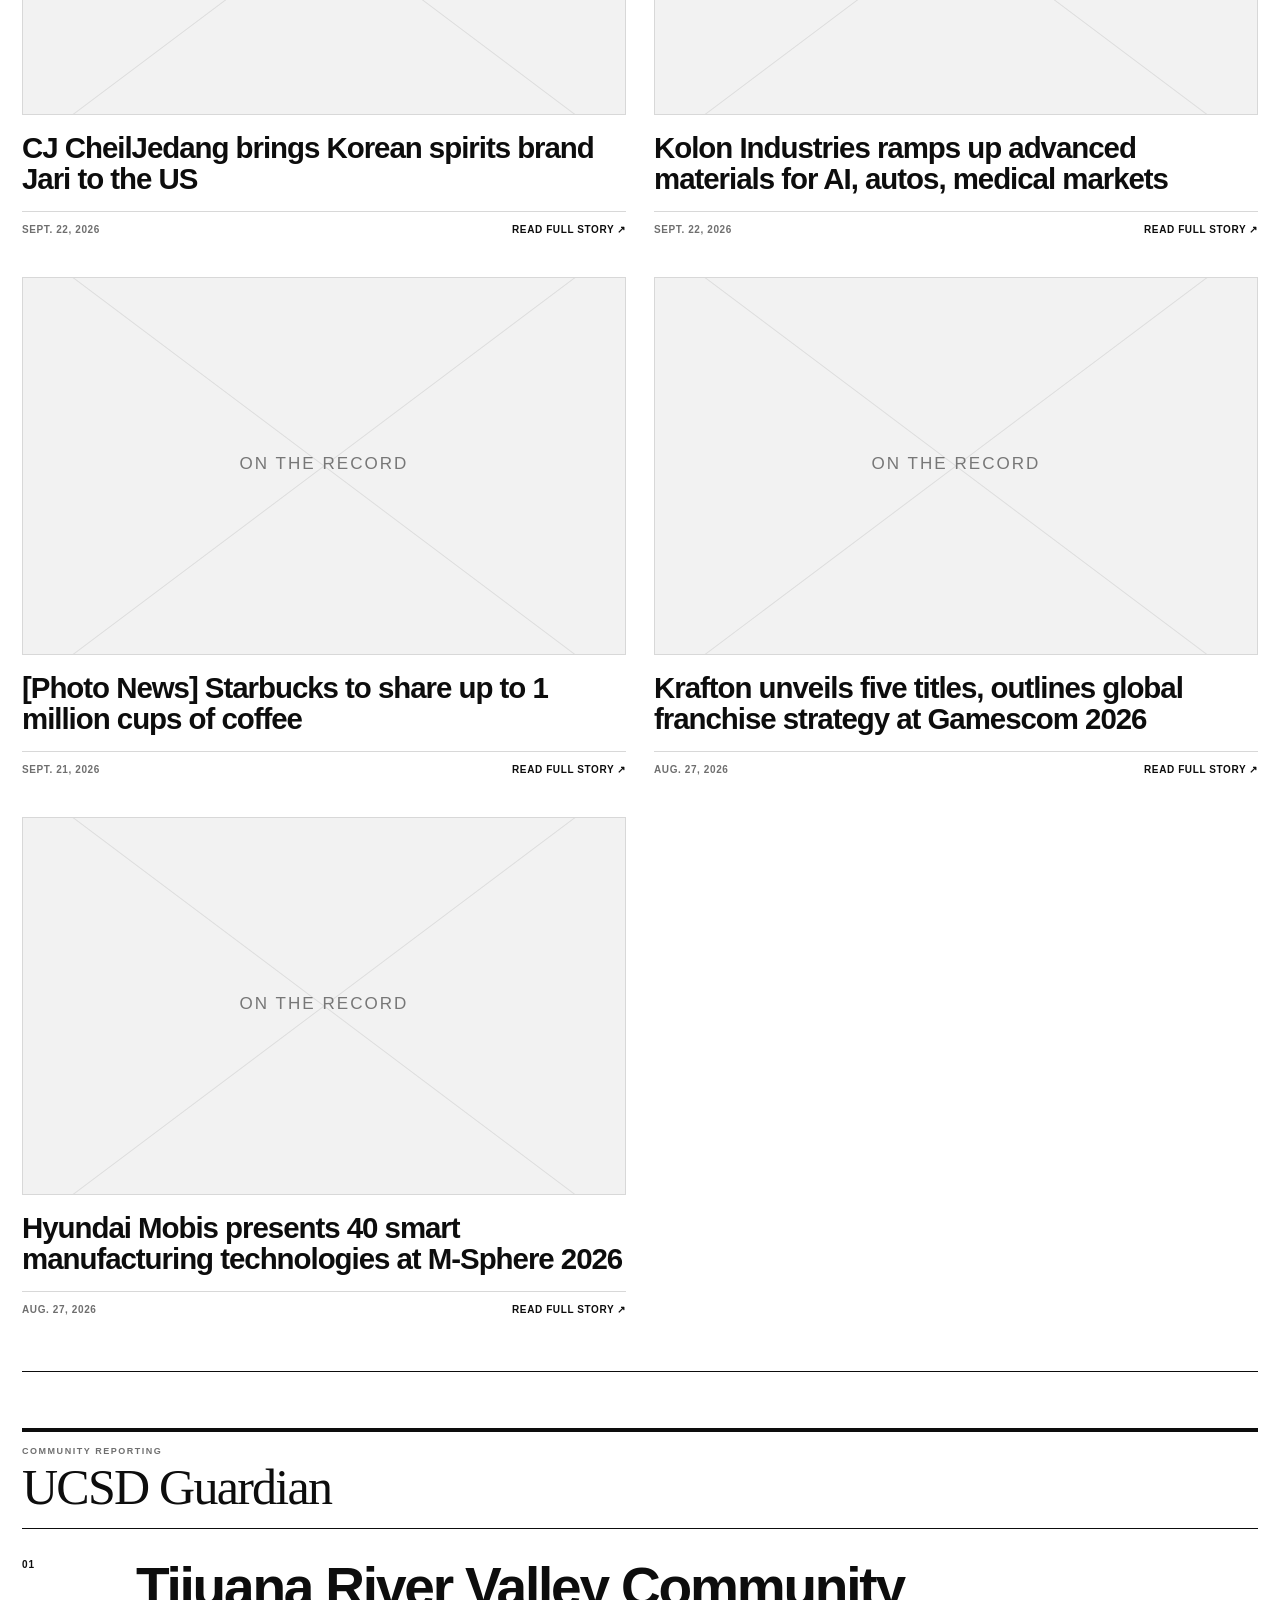
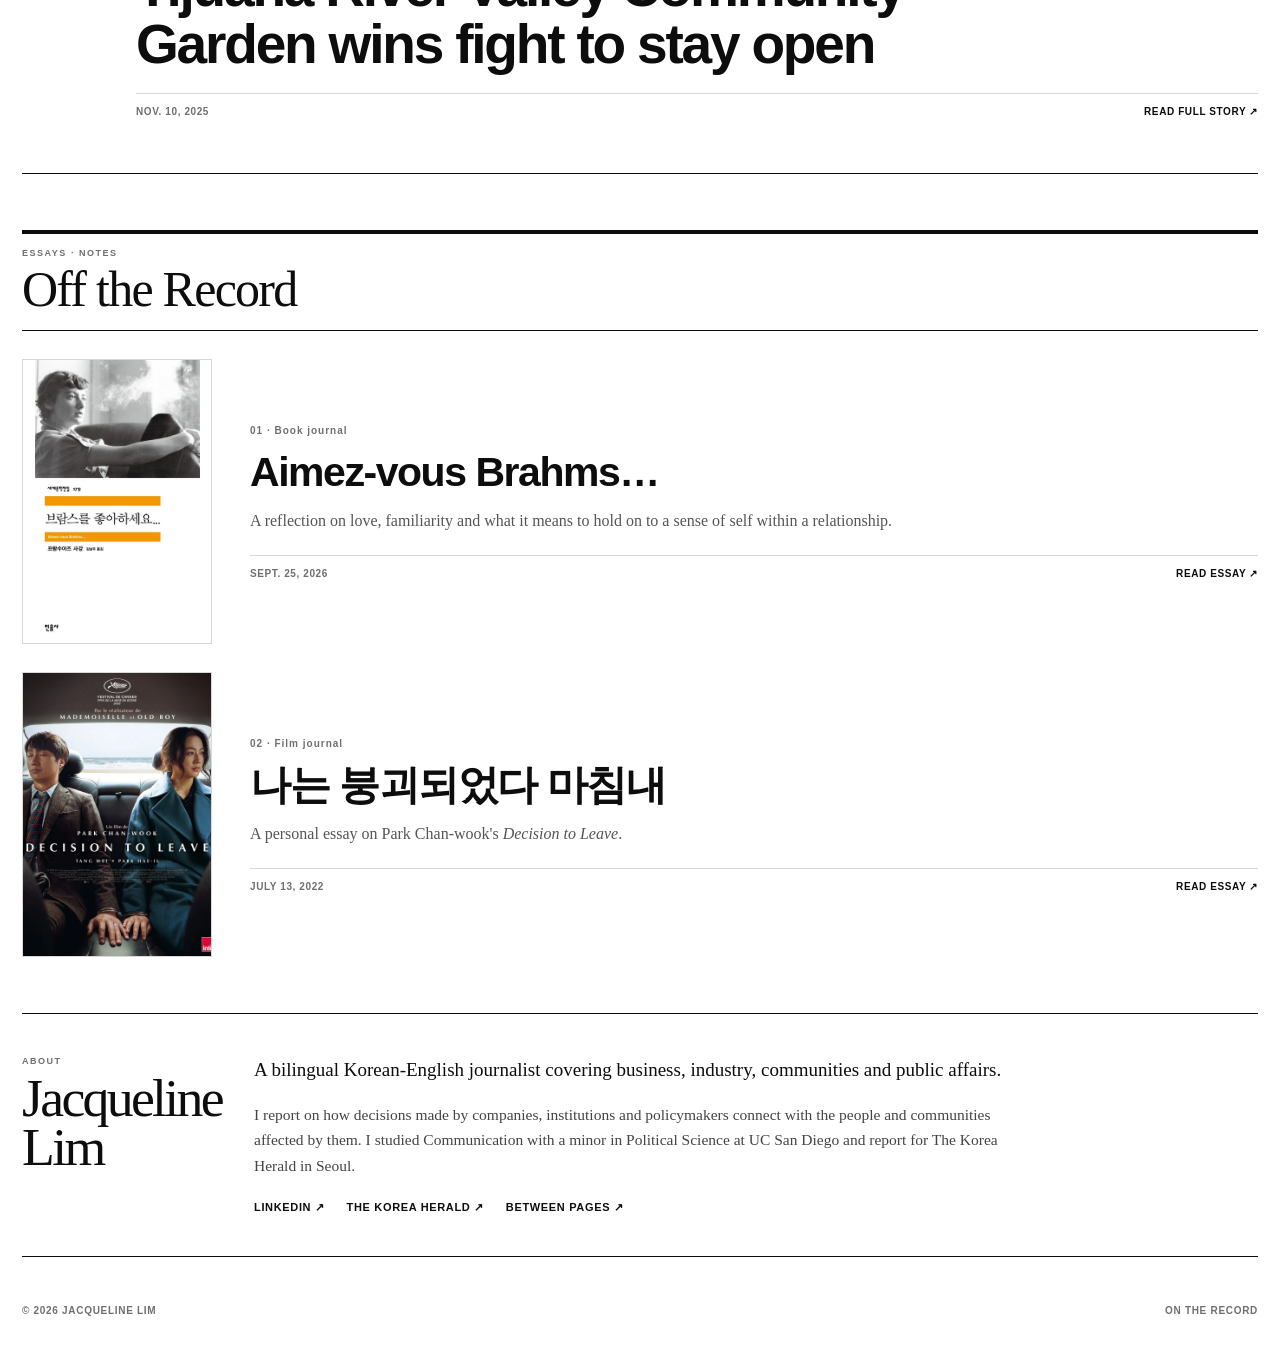
==== commit eafc1bed: "Update index.html" ====
--- a/index.html
+++ b/index.html
@@ -111,6 +111,49 @@
         </div>
       </div>
 <article class="off-record-feature">
+
+  <a class="off-record-image"
+     href="https://blog.naver.com/oohing00/224422496471"
+     target="_blank"
+     rel="noopener noreferrer">
+
+    <img src="/assets/9788937461798.jpg"
+         alt="Cover of Françoise Sagan's Aimez-vous Brahms"
+         loading="lazy"
+         style="object-fit: contain; background: #fff;">
+
+  </a>
+
+  <div class="off-record-copy">
+
+    <p class="feature-index">01 · Book journal</p>
+
+    <h3>
+      <a href="https://blog.naver.com/oohing00/224422496471"
+         target="_blank"
+         rel="noopener noreferrer">
+        Aimez-vous Brahms…
+      </a>
+    </h3>
+
+    <p class="off-record-deck">
+      A reflection on love, familiarity and what it means to hold on to a sense of self within a relationship.
+    </p>
+
+    <div class="story-footer">
+      <time datetime="2026-09-25">Sept. 25, 2026</time>
+
+      <a href="https://blog.naver.com/oohing00/224422496471"
+         target="_blank"
+         rel="noopener noreferrer">
+        Read essay ↗
+      </a>
+    </div>
+
+  </div>
+
+</article>
+      <article class="off-record-feature">
   <a class="off-record-image"
      href="https://blog.naver.com/oohing00/222815522582"
      target="_blank"
@@ -121,7 +164,7 @@
   </a>
 
   <div class="off-record-copy">
-    <p class="feature-index">01 · Film journal</p>
+<p class="feature-index">02 · Film journal</p>
 
     <h3 lang="ko">
       <a href="https://blog.naver.com/oohing00/222815522582"
--- a/styles.css
+++ b/styles.css
@@ -351,3 +351,90 @@
   * { scroll-behavior: auto !important; animation-duration: .01ms !important; animation-iteration-count: 1 !important; transition-duration: .01ms !important; }
   .ticker-track { animation: none; }
 }
+
+/* OFF THE RECORD — FIX */
+
+.off-record-feature {
+  display: grid;
+  grid-template-columns: 190px minmax(0, 1fr);
+  gap: 38px;
+  align-items: center;
+  padding-top: 28px;
+}
+
+.off-record-image {
+  display: block;
+  width: 190px;
+  aspect-ratio: 2 / 3;
+  overflow: hidden;
+  border: 1px solid var(--line);
+  background: #f3f3f3;
+}
+
+.off-record-image img {
+  display: block;
+  width: 100%;
+  height: 100%;
+  object-fit: cover;
+}
+
+.off-record-copy {
+  display: block;
+  width: auto;
+  height: auto;
+  min-height: 0;
+  padding: 0;
+  margin: 0;
+  border: 0;
+  background: transparent;
+}
+
+.off-record-copy .feature-index {
+  margin: 0 0 14px;
+  color: var(--muted);
+  font-size: 10px;
+  font-weight: 700;
+  letter-spacing: .1em;
+}
+
+.off-record-copy h3 {
+  margin: 0 0 14px;
+  max-width: 760px;
+  font-family: Arial, Helvetica, sans-serif;
+  font-size: clamp(30px, 3.2vw, 46px);
+  font-weight: 700;
+  line-height: 1.1;
+  letter-spacing: -.035em;
+}
+
+.off-record-deck {
+  margin: 0 0 22px;
+  color: #555;
+  font-family: Georgia, "Times New Roman", serif;
+  font-size: 16px;
+  line-height: 1.5;
+}
+
+.off-record-copy .story-footer {
+  width: 100%;
+}
+
+@media (max-width: 680px) {
+  .off-record-feature {
+    grid-template-columns: 110px minmax(0, 1fr);
+    gap: 18px;
+    align-items: start;
+  }
+
+  .off-record-image {
+    width: 110px;
+  }
+
+  .off-record-copy h3 {
+    font-size: 25px;
+  }
+
+  .off-record-deck {
+    font-size: 14px;
+  }
+}
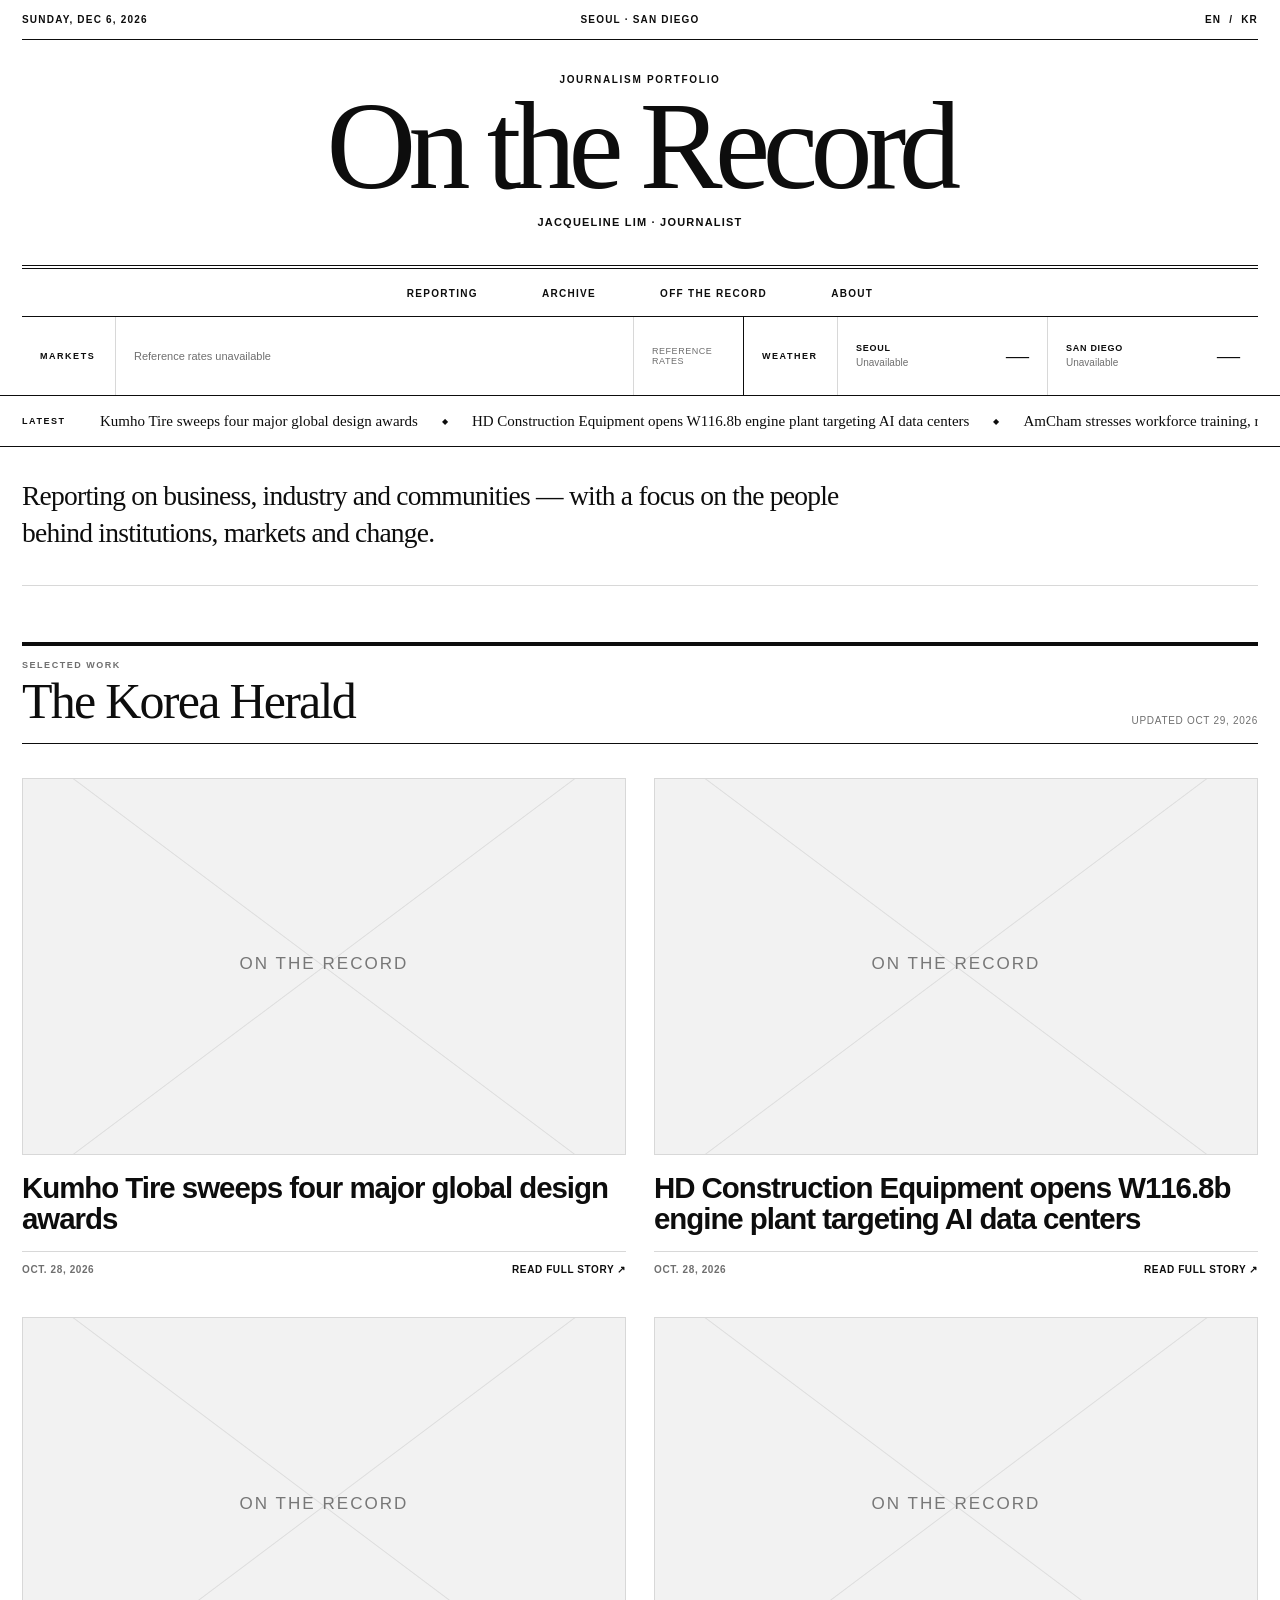
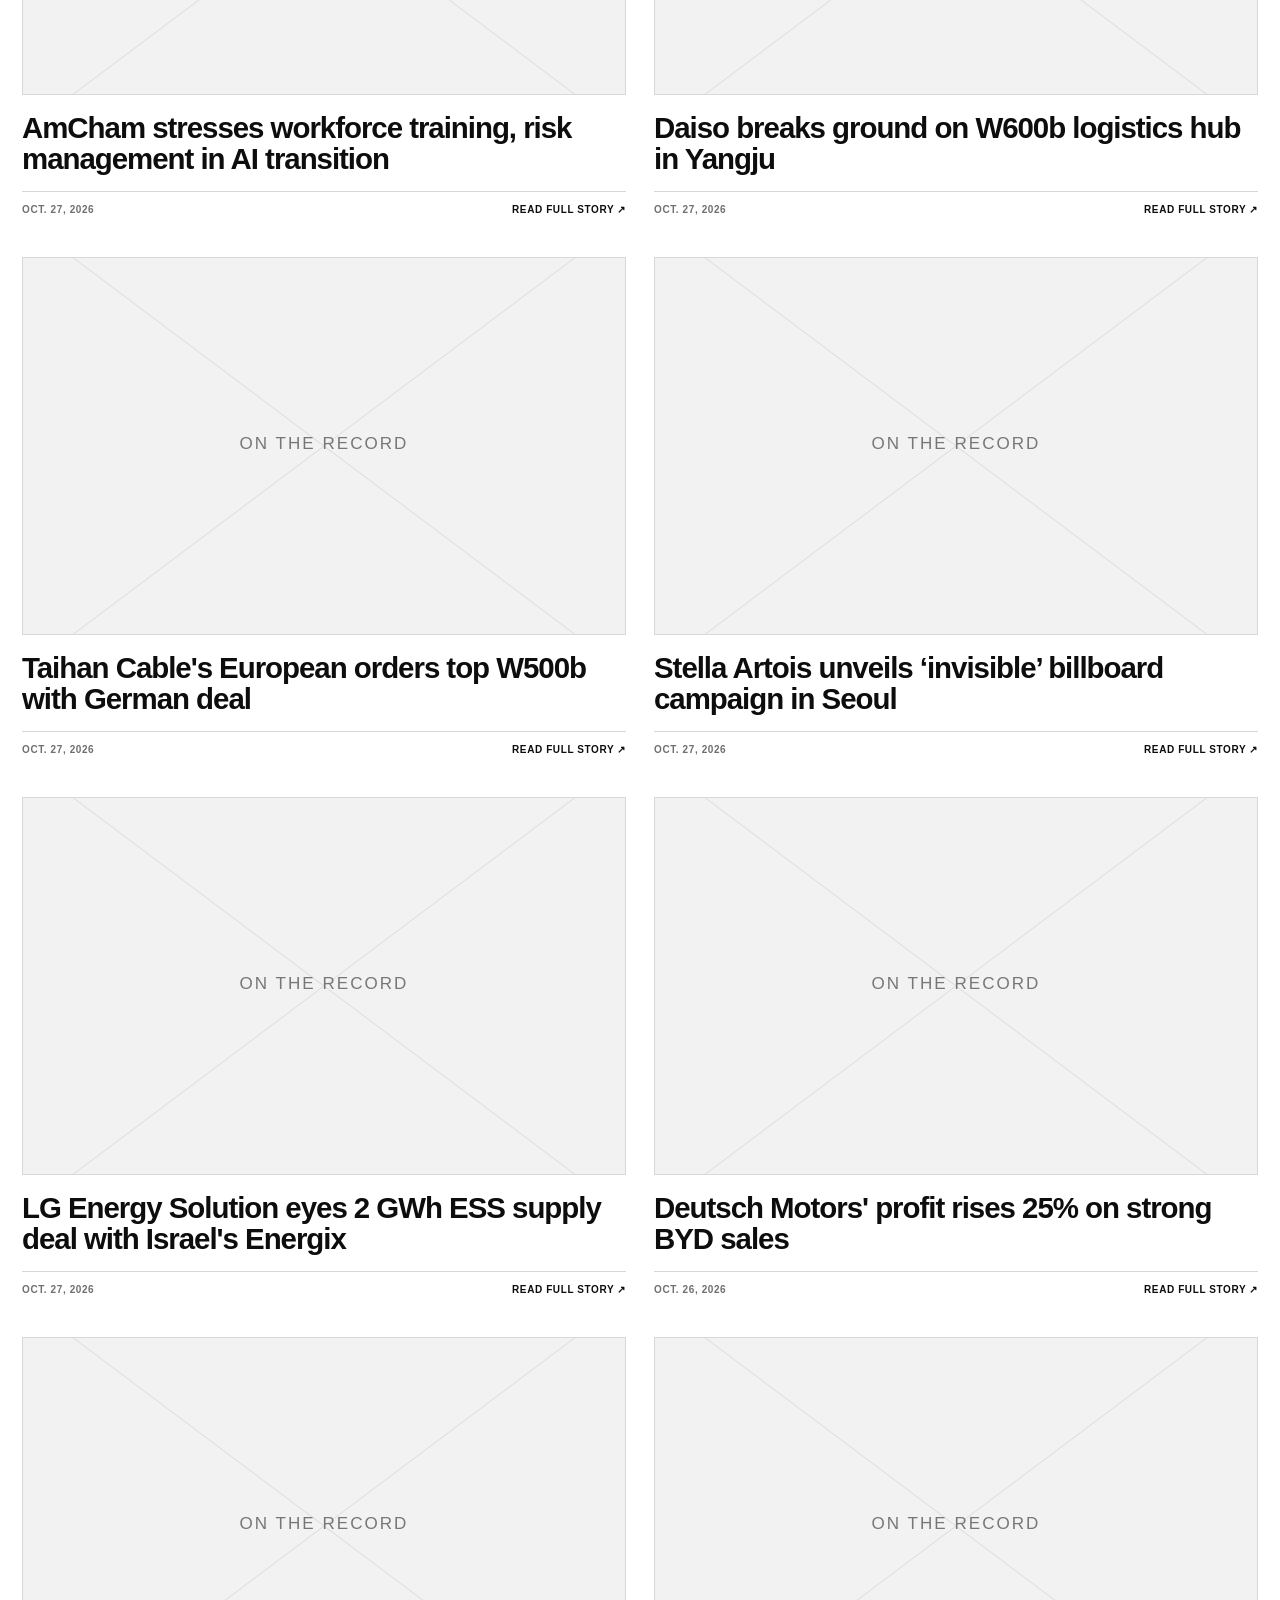
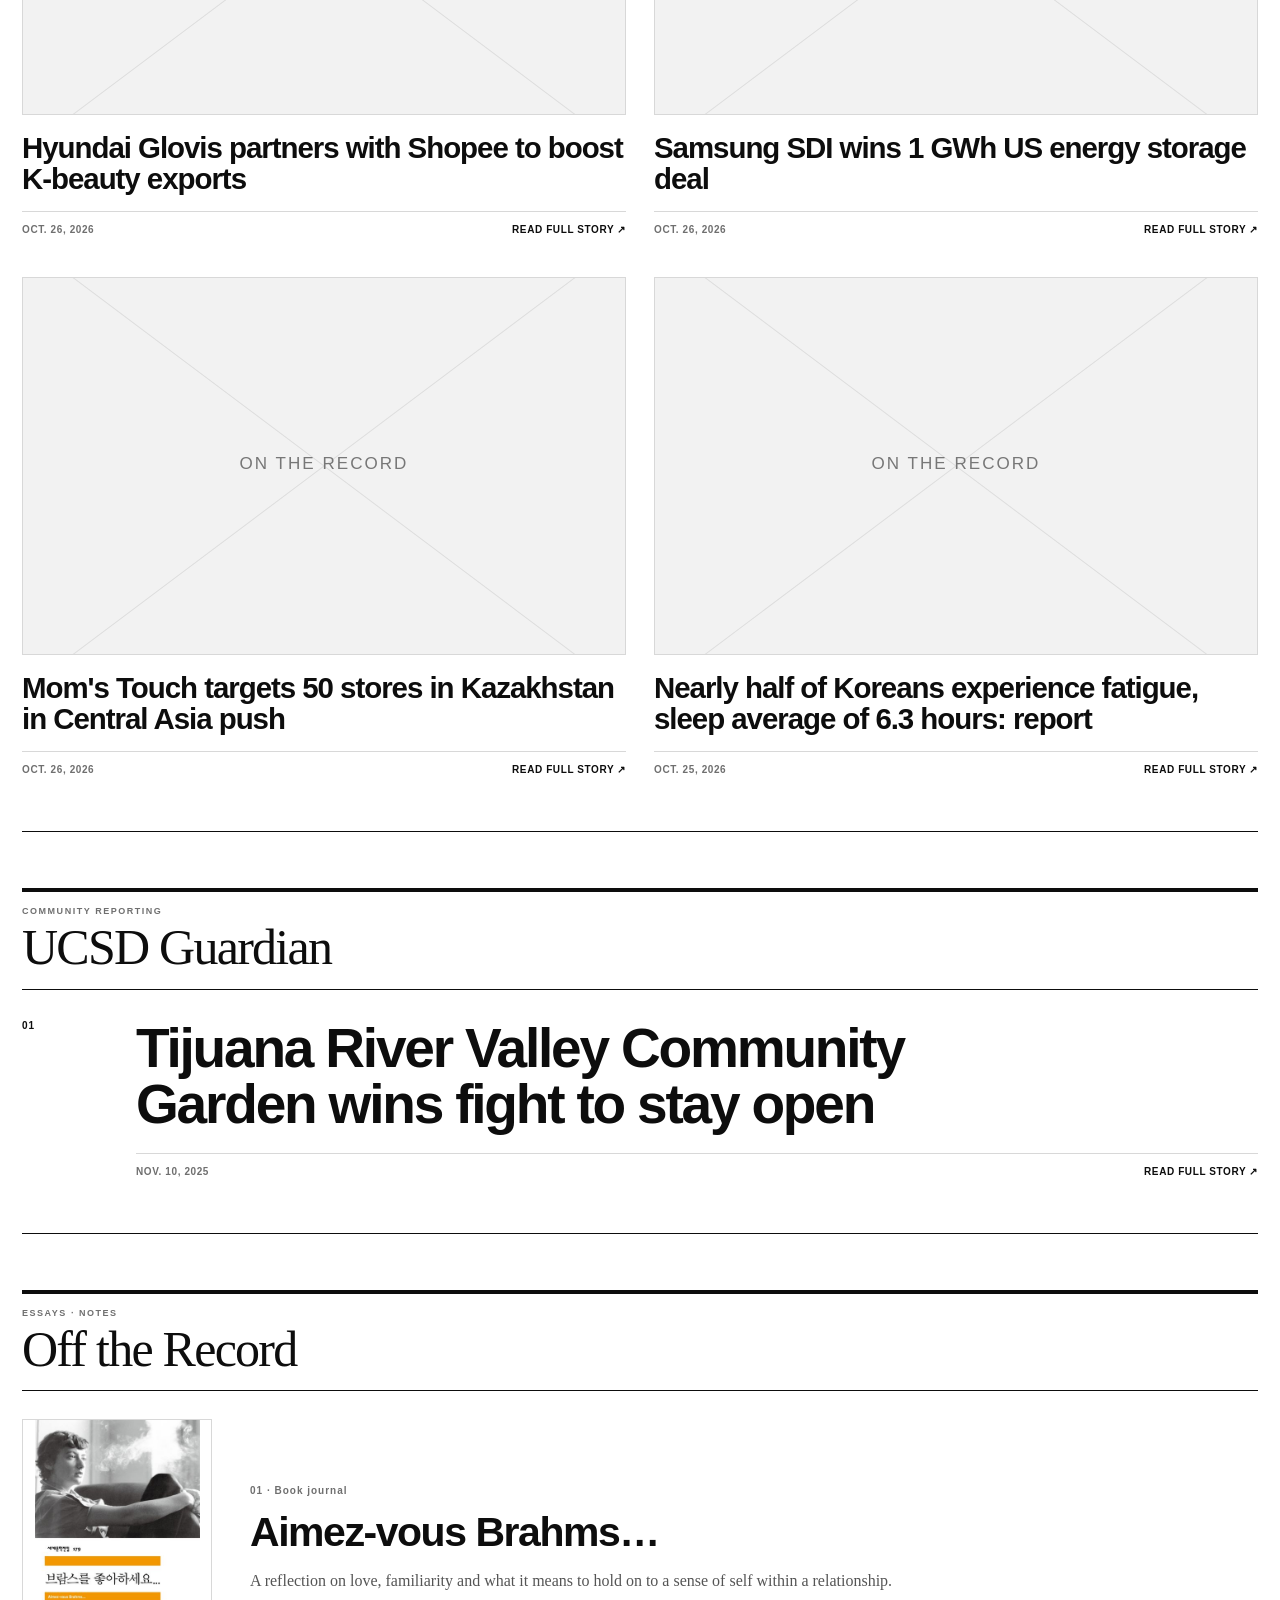
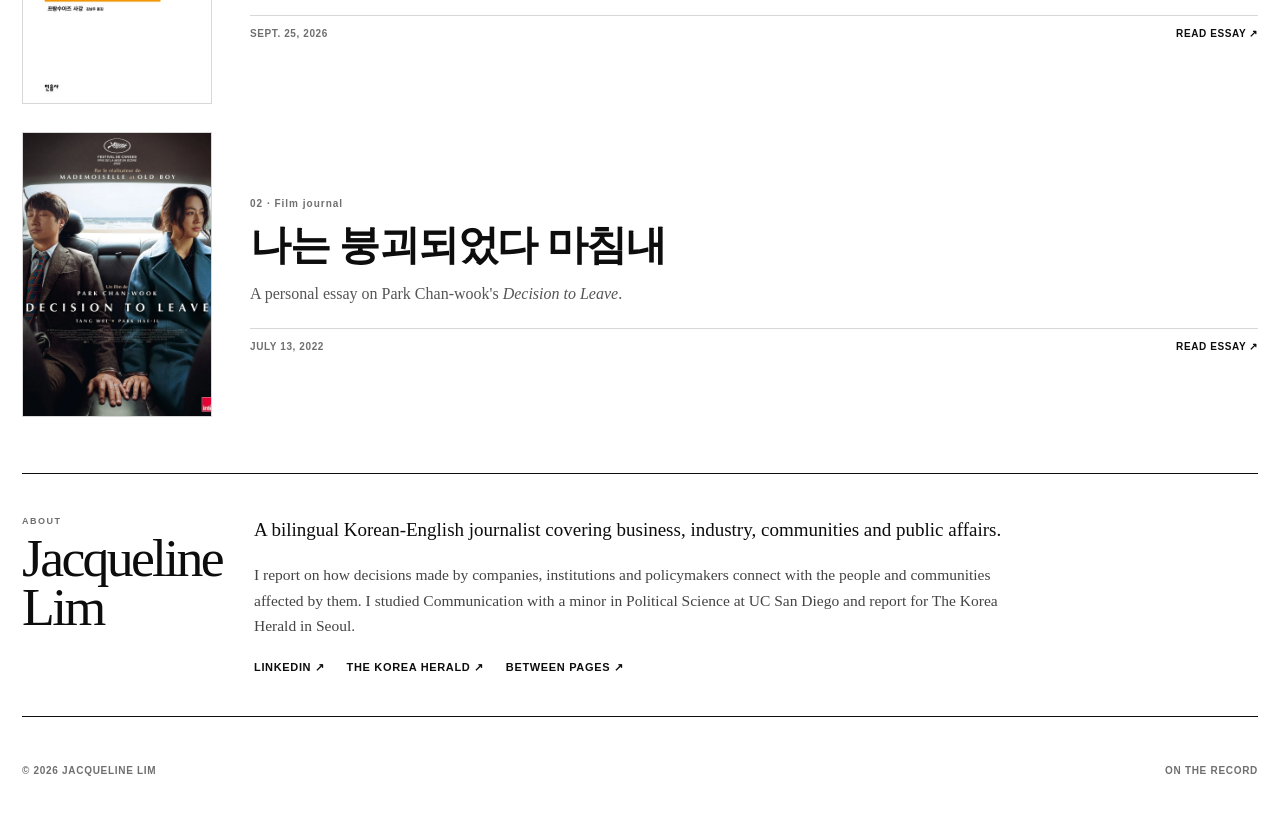
==== commit bb2373f0: "Fix permanent reporting archive and add bilingual searchable pages" ====
--- a/index.html
+++ b/index.html
@@ -31,6 +31,7 @@
 
     <nav class="section-nav wrap" aria-label="Portfolio sections">
       <a href="#reporting">Reporting</a>
+      <a href="archive/">Archive</a>
       <a href="#off-record">Off the Record</a>
       <a href="#about">About</a>
     </nav>
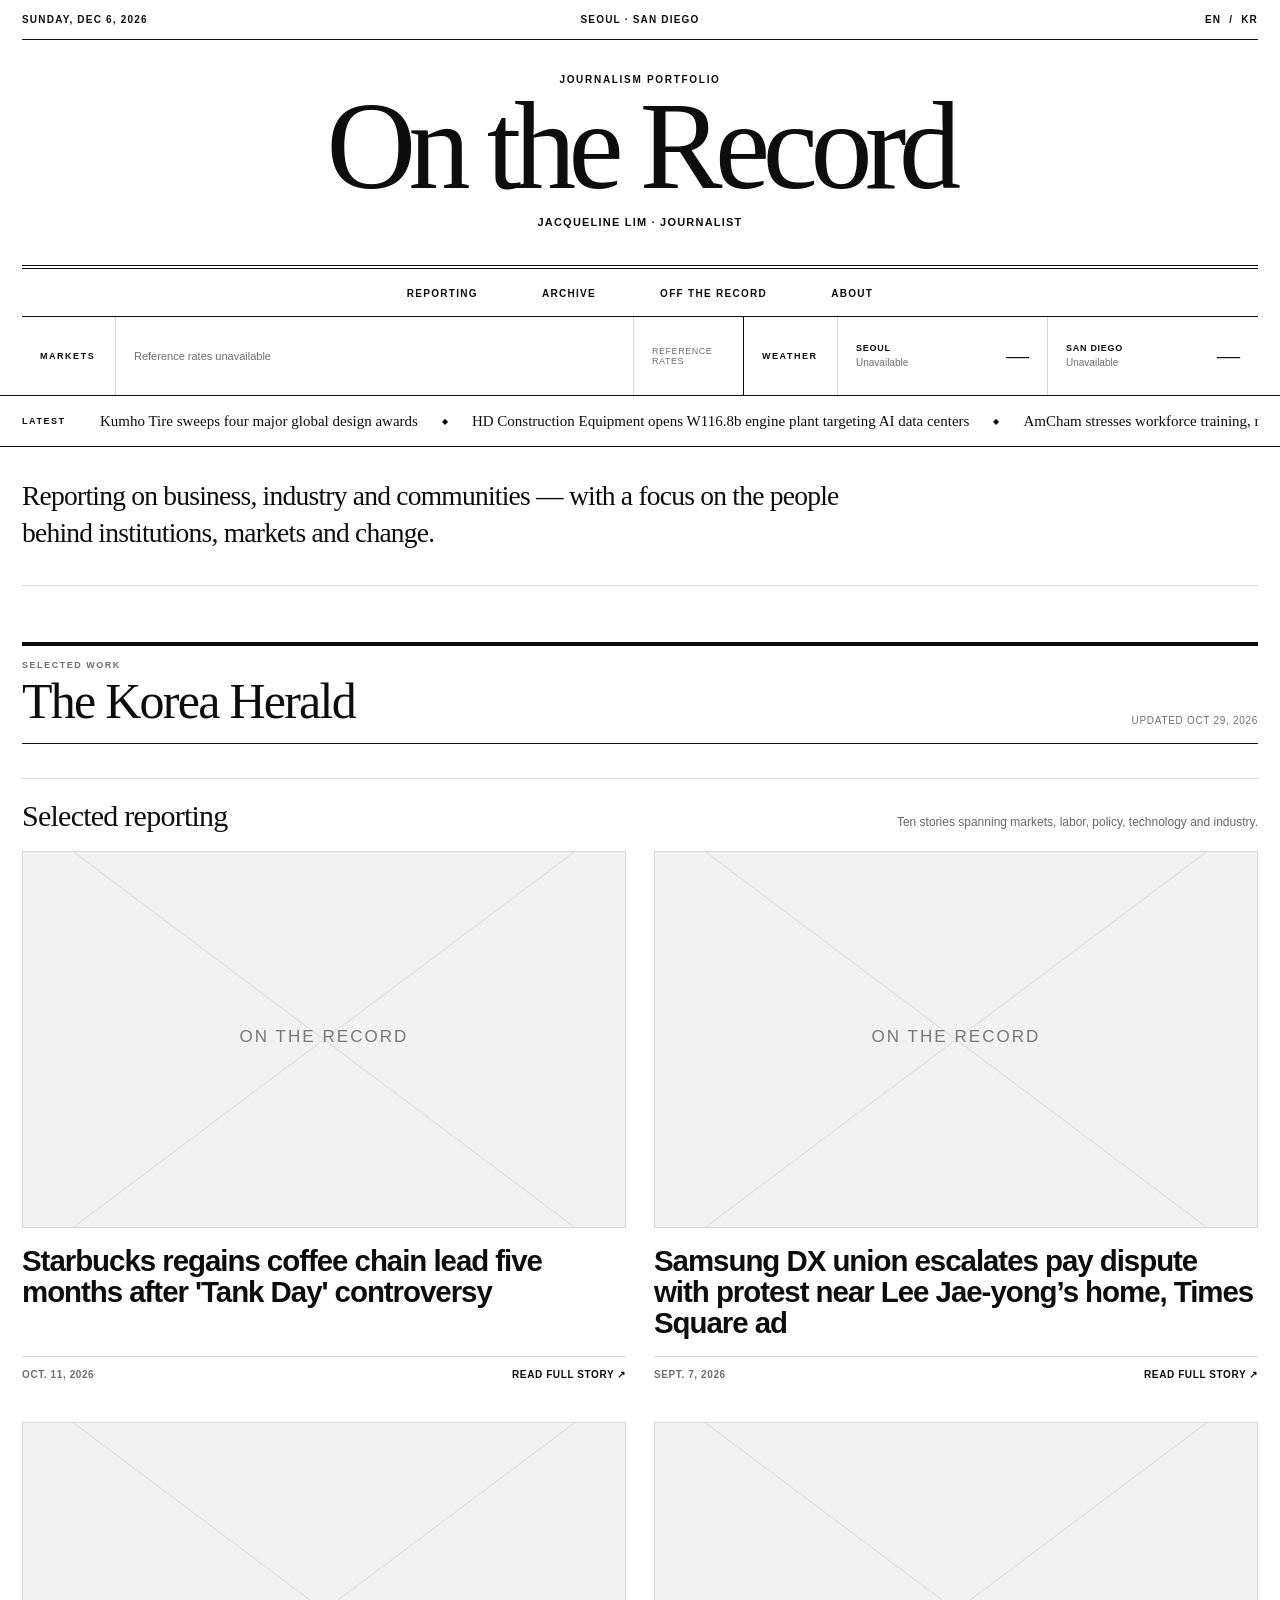
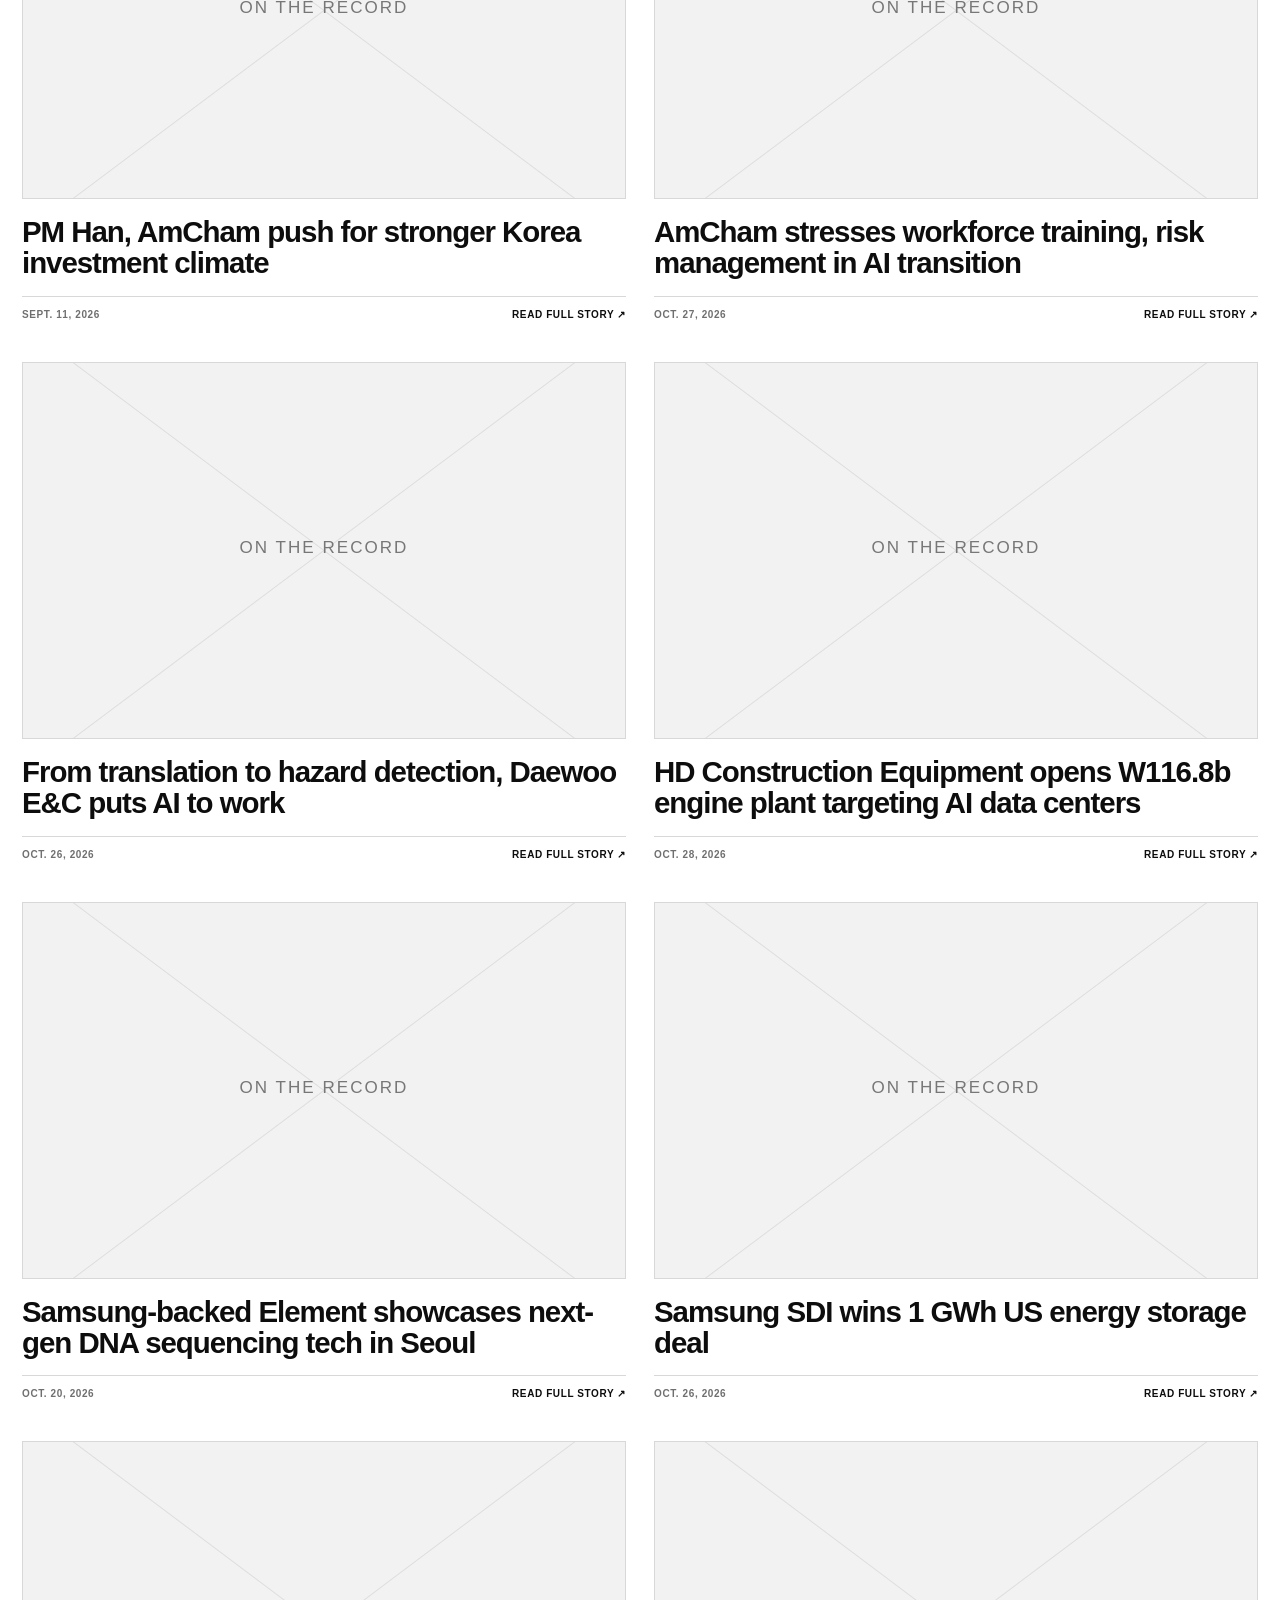
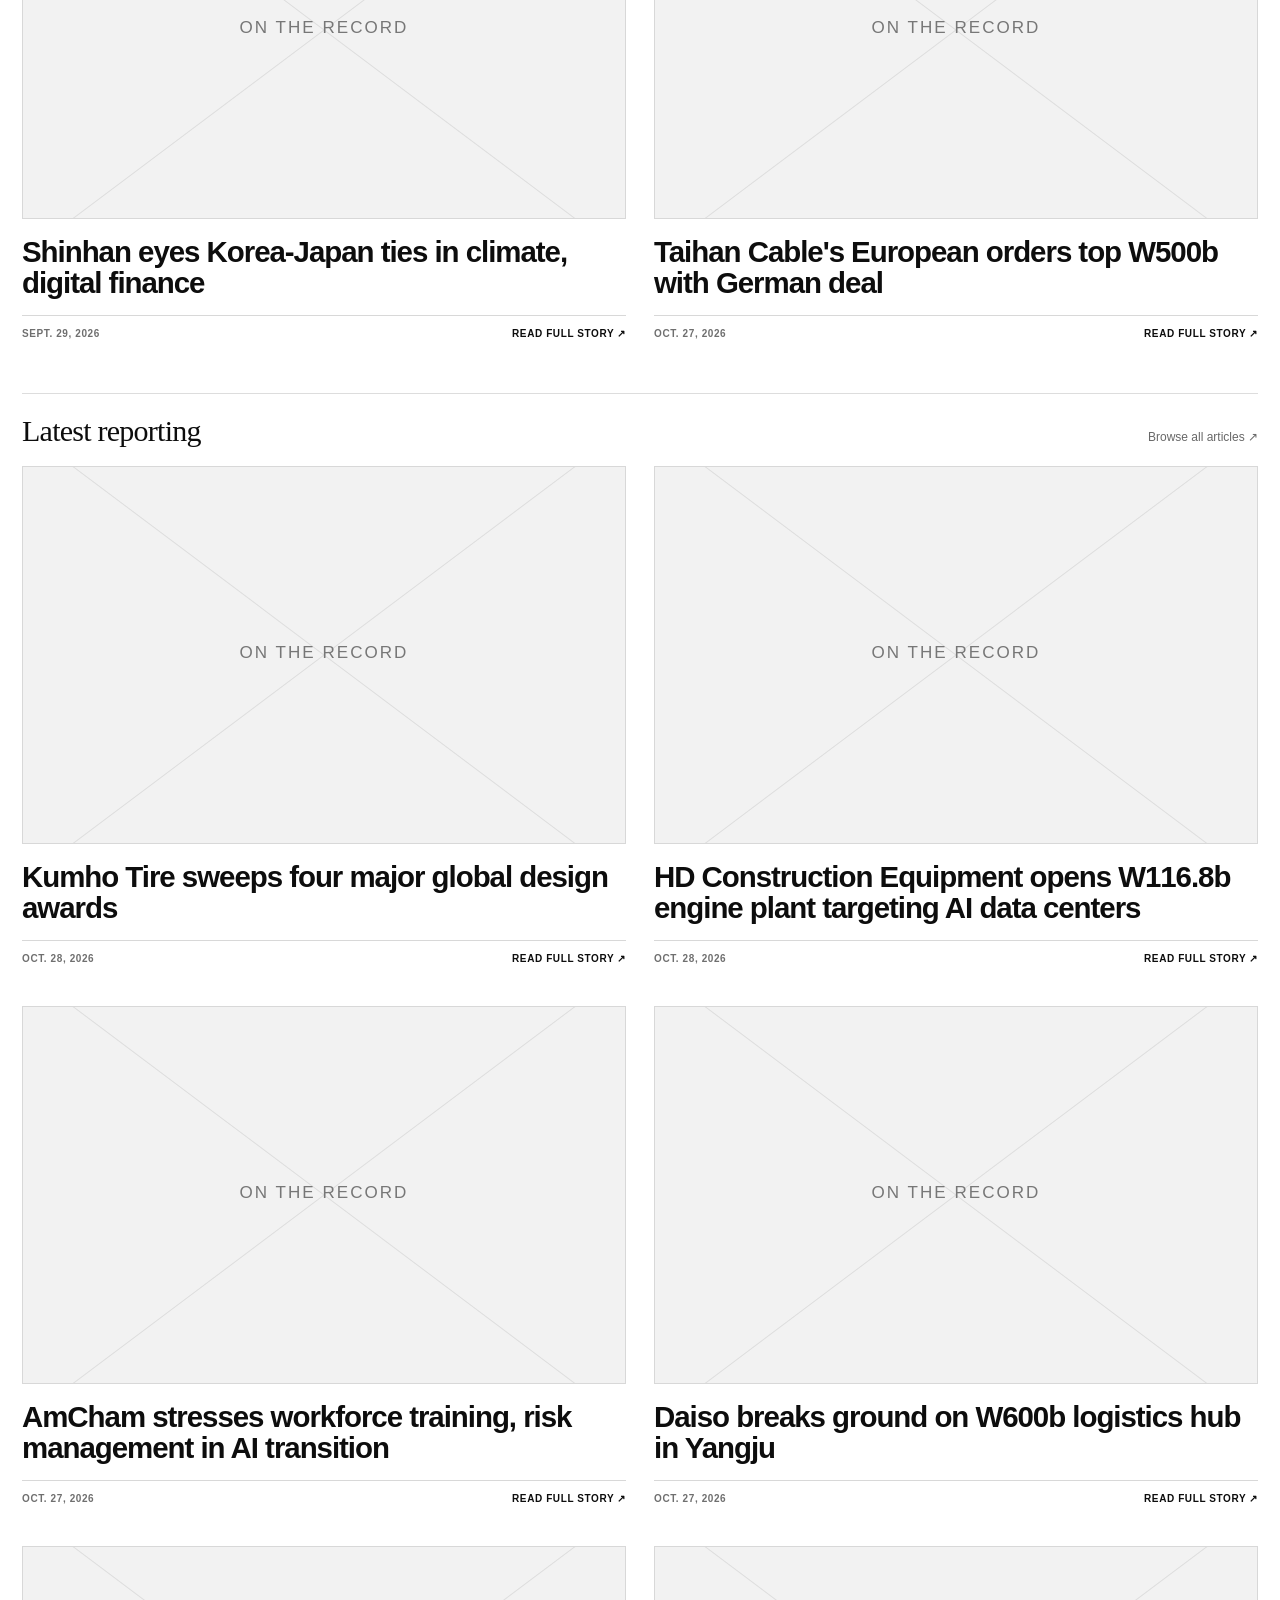
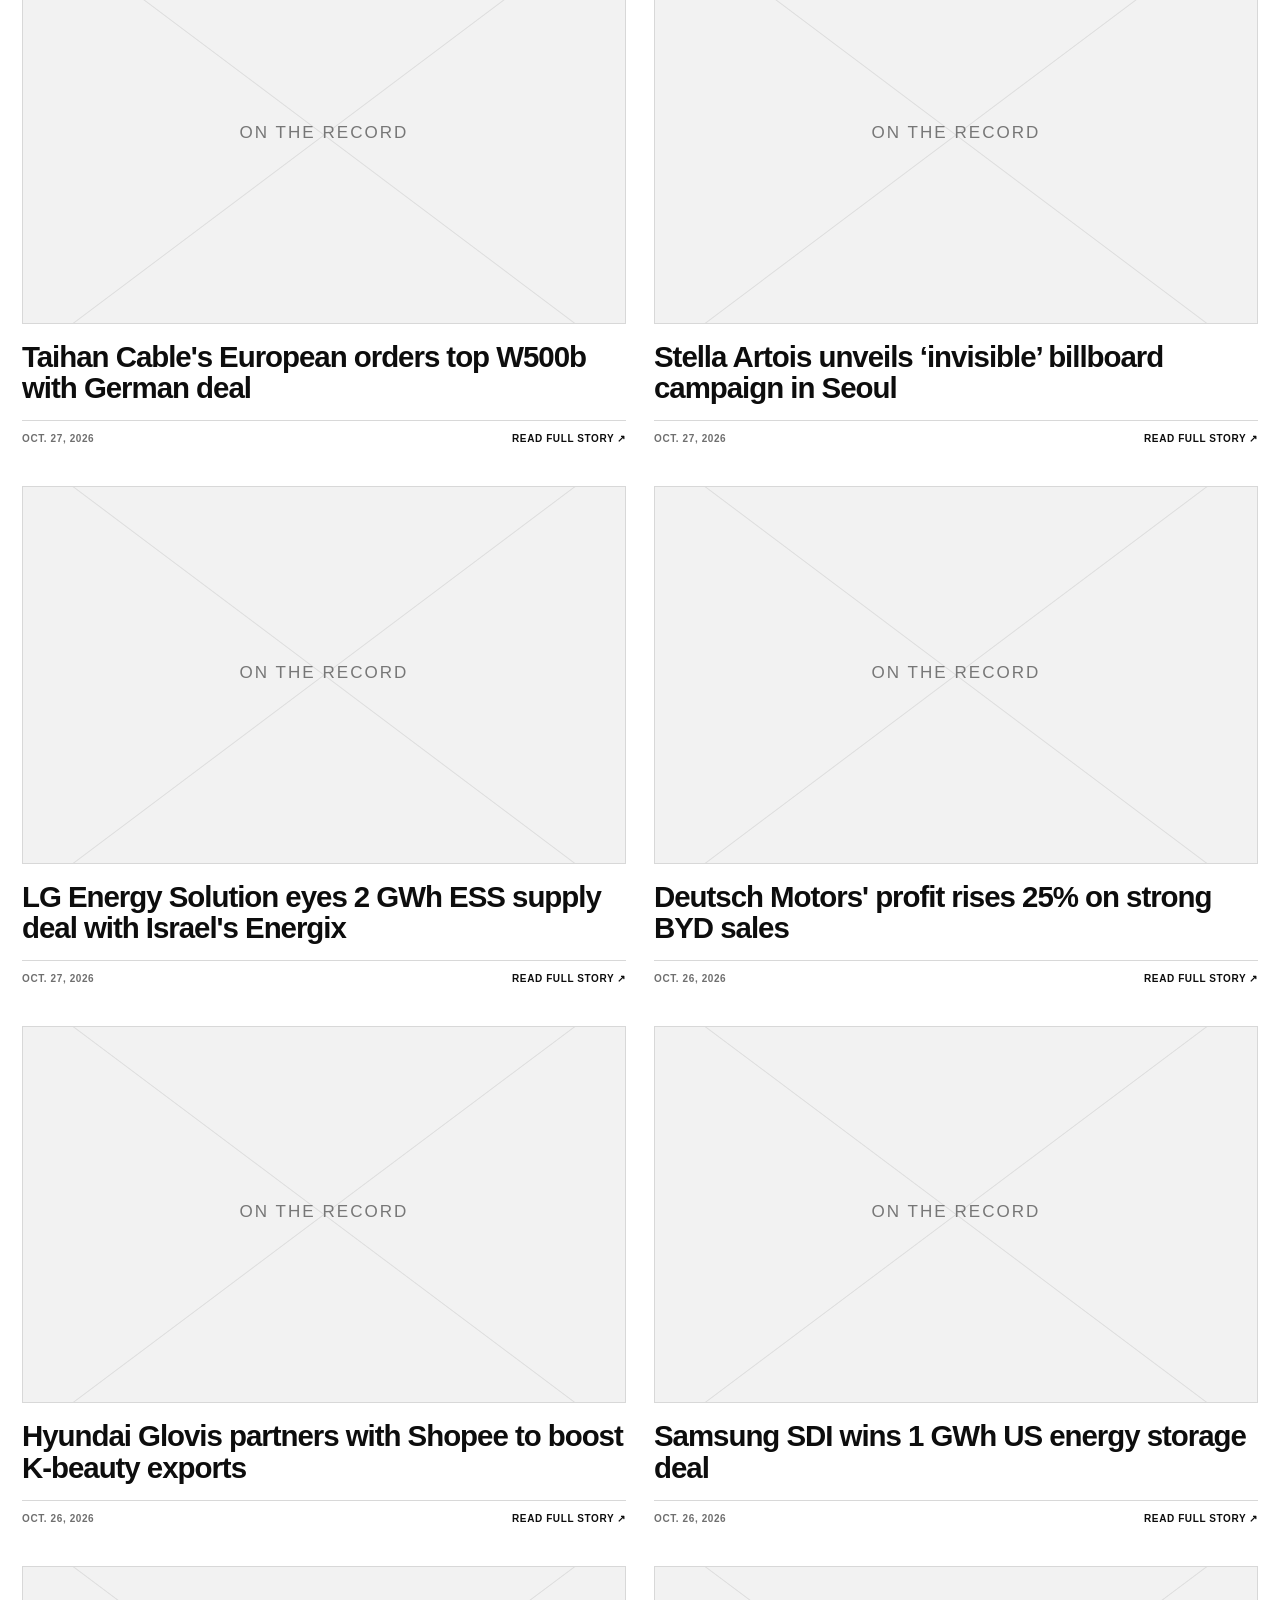
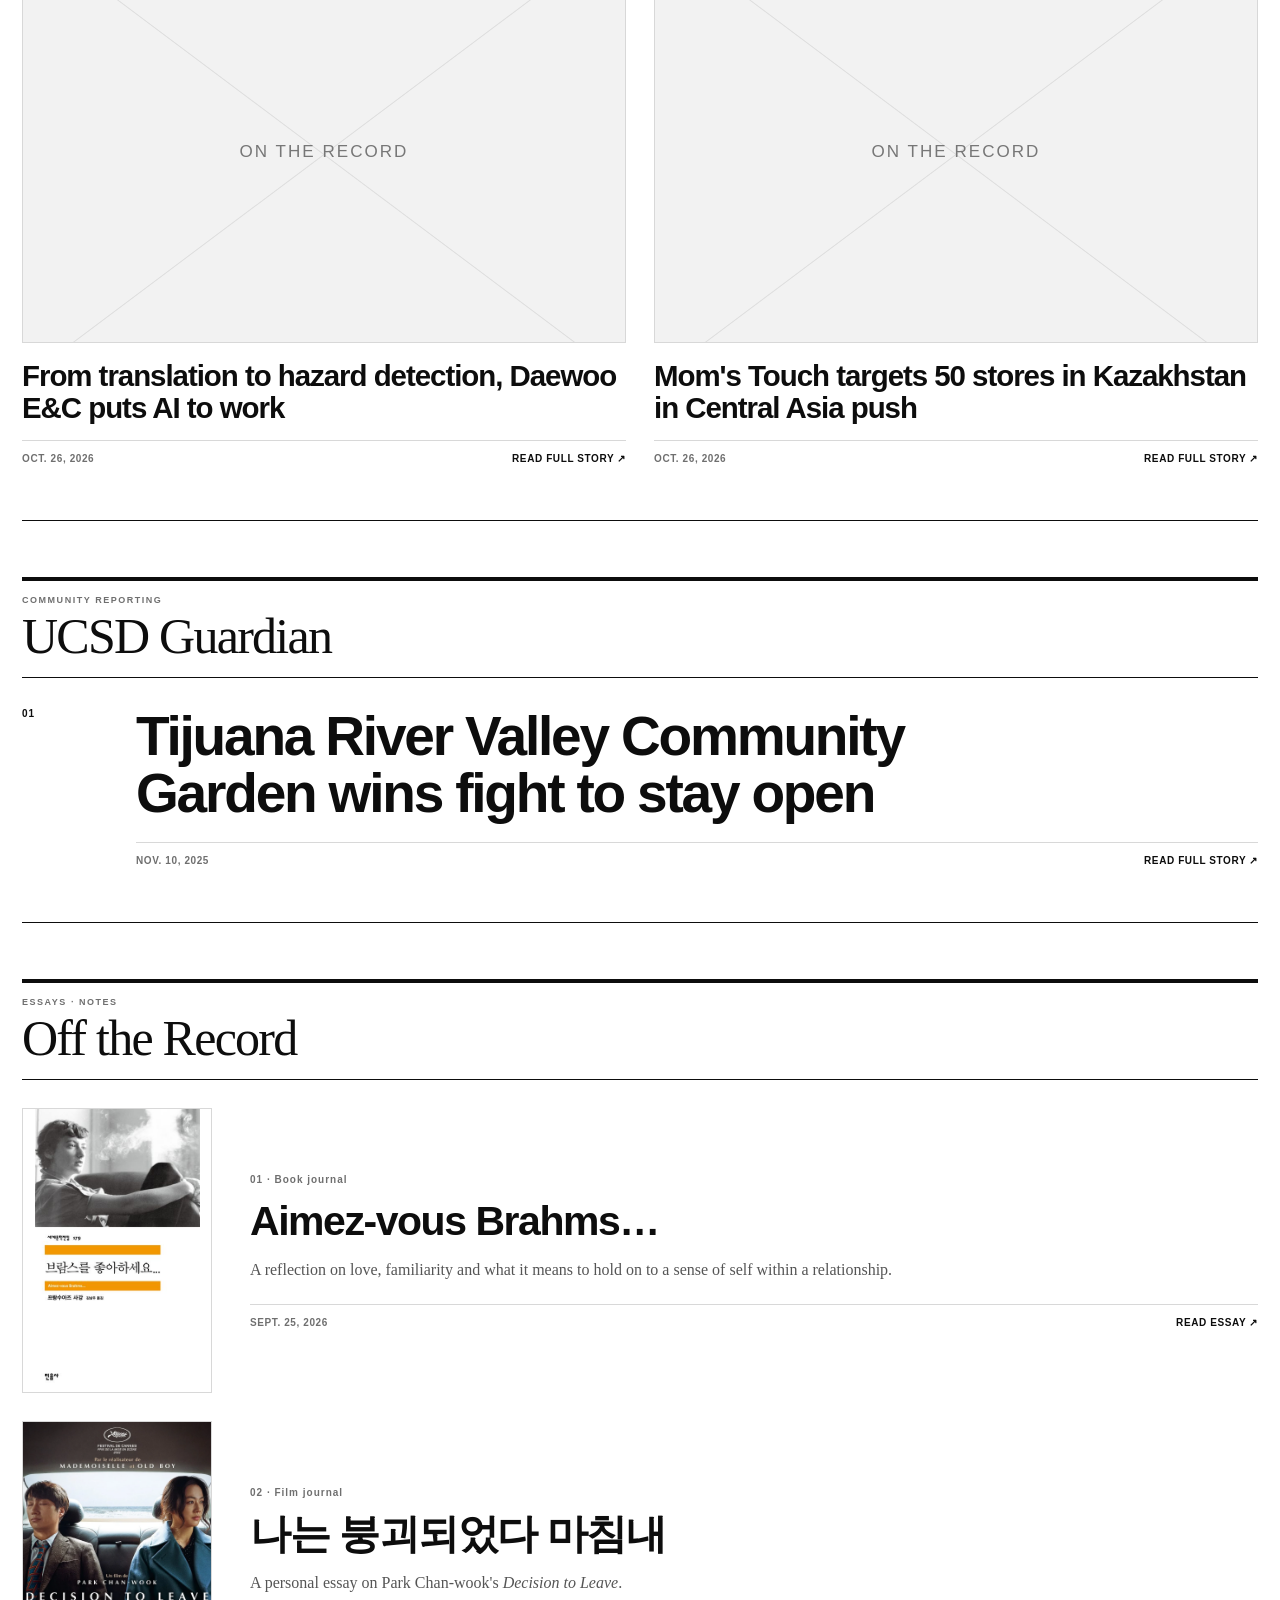
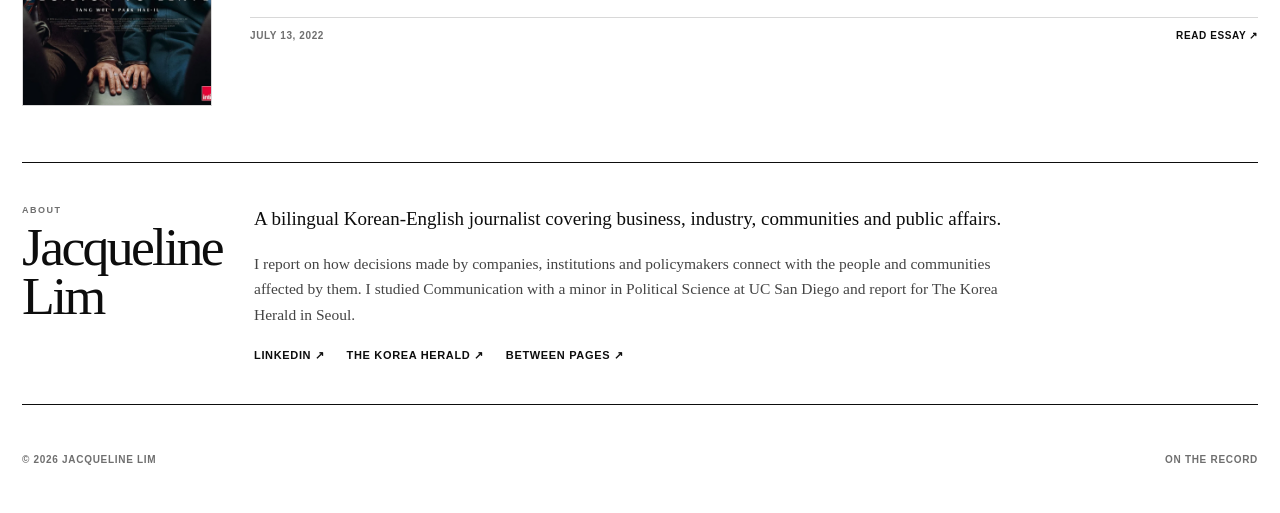
==== commit e1401d7c: "Prepare editorial portfolio shortlist and complete reporting catalogue" ====
--- a/index.html
+++ b/index.html
@@ -83,6 +83,9 @@
         </div>
         <span id="articleUpdated">Latest reporting</span>
       </div>
+      <div class="portfolio-subheading"><h3>Selected reporting</h3><p>Ten stories spanning markets, labor, policy, technology and industry.</p></div>
+      <div class="article-grid" id="featuredGrid" aria-live="polite"><p class="loading-state">Loading selected stories…</p></div>
+      <div class="portfolio-subheading"><h3>Latest reporting</h3><a href="archive/">Browse all articles ↗</a></div>
       <div class="article-grid" id="articleGrid" aria-live="polite">
         <p class="loading-state">Loading stories…</p>
       </div>
--- a/styles.css
+++ b/styles.css
@@ -438,3 +438,10 @@
     font-size: 14px;
   }
 }
+
+/* Portfolio shortlist and latest reporting */
+.portfolio-subheading { display:flex; align-items:baseline; justify-content:space-between; flex-wrap:wrap; gap:8px 22px; margin:32px 0 18px; border-top:1px solid #ddd; padding-top:20px; }
+.portfolio-subheading h3 { margin:0; font-family:Georgia,serif; font-size:clamp(22px,2.8vw,30px); font-weight:500; letter-spacing:-.025em; }
+.portfolio-subheading p, .portfolio-subheading a { margin:0; font-size:12px; color:#686868; line-height:1.5; }
+.portfolio-subheading a:hover { color:#111; }
+#featuredGrid { margin-bottom:54px; }
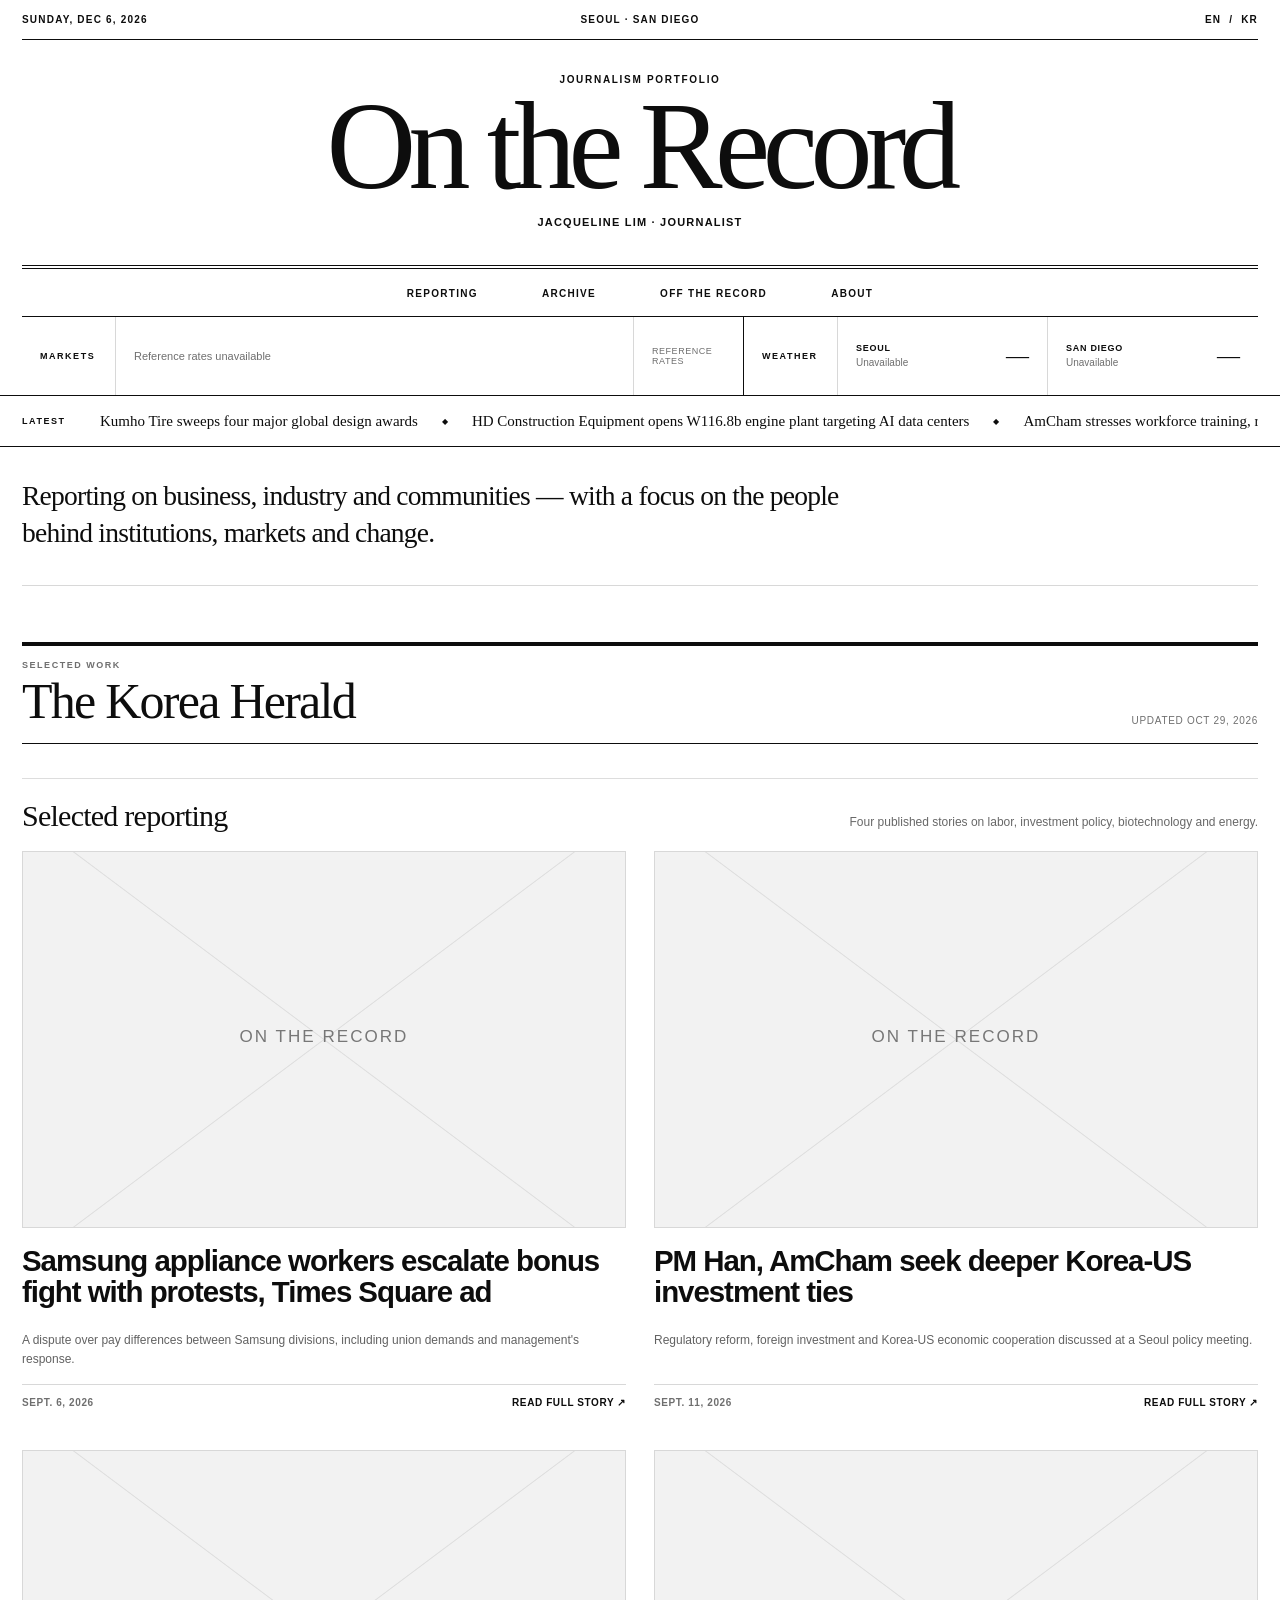
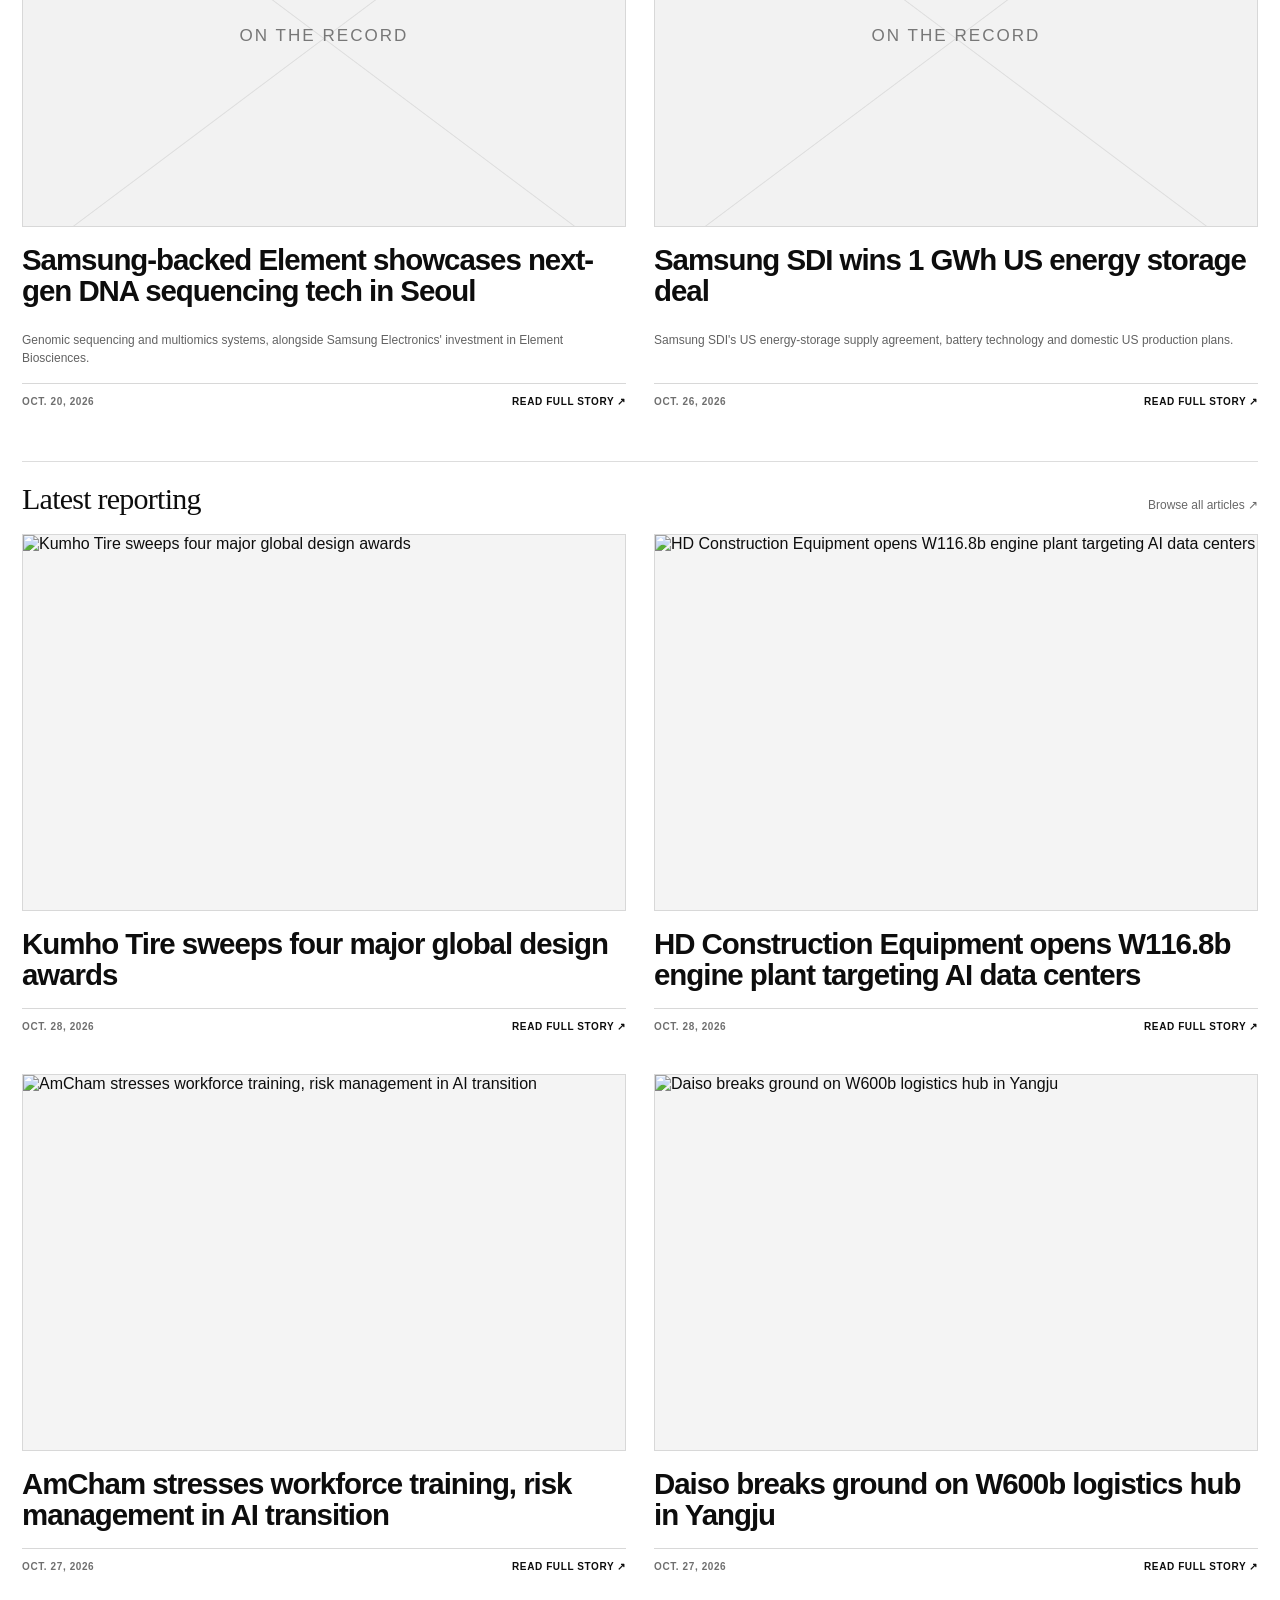
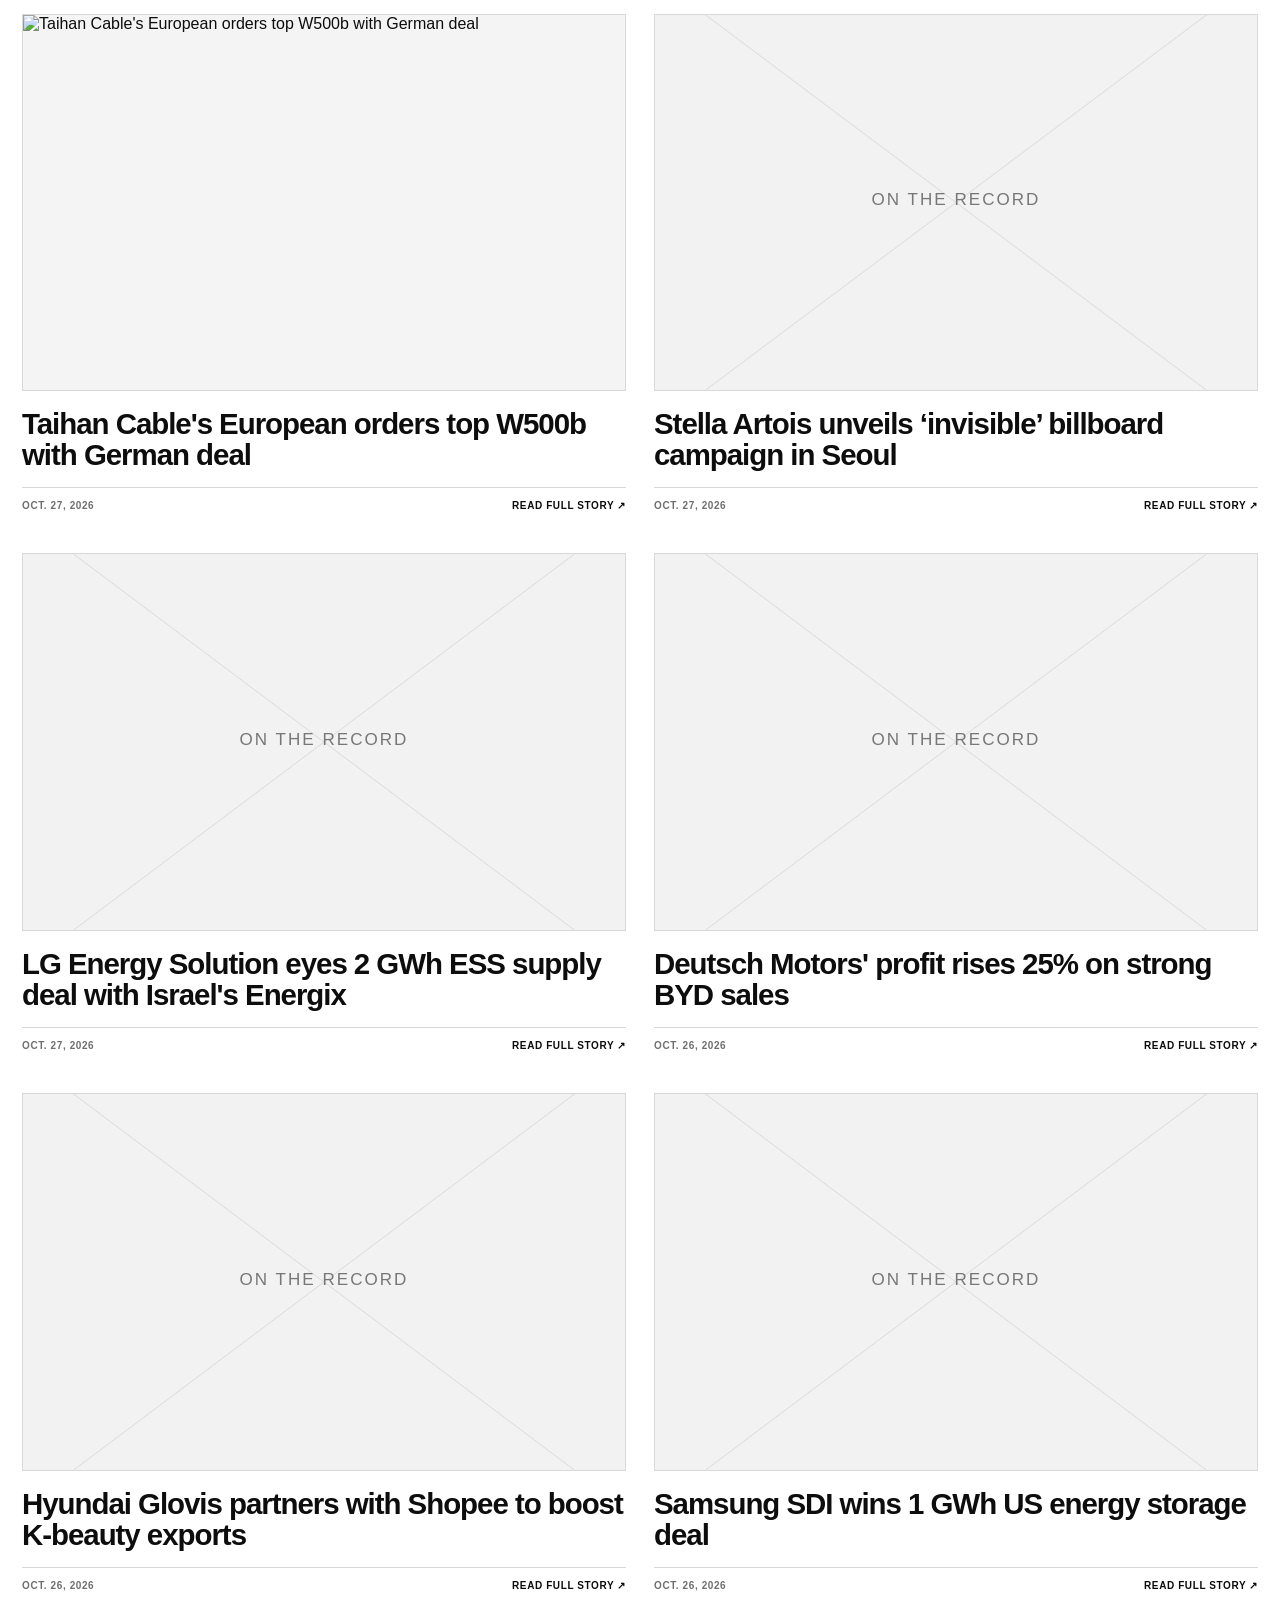
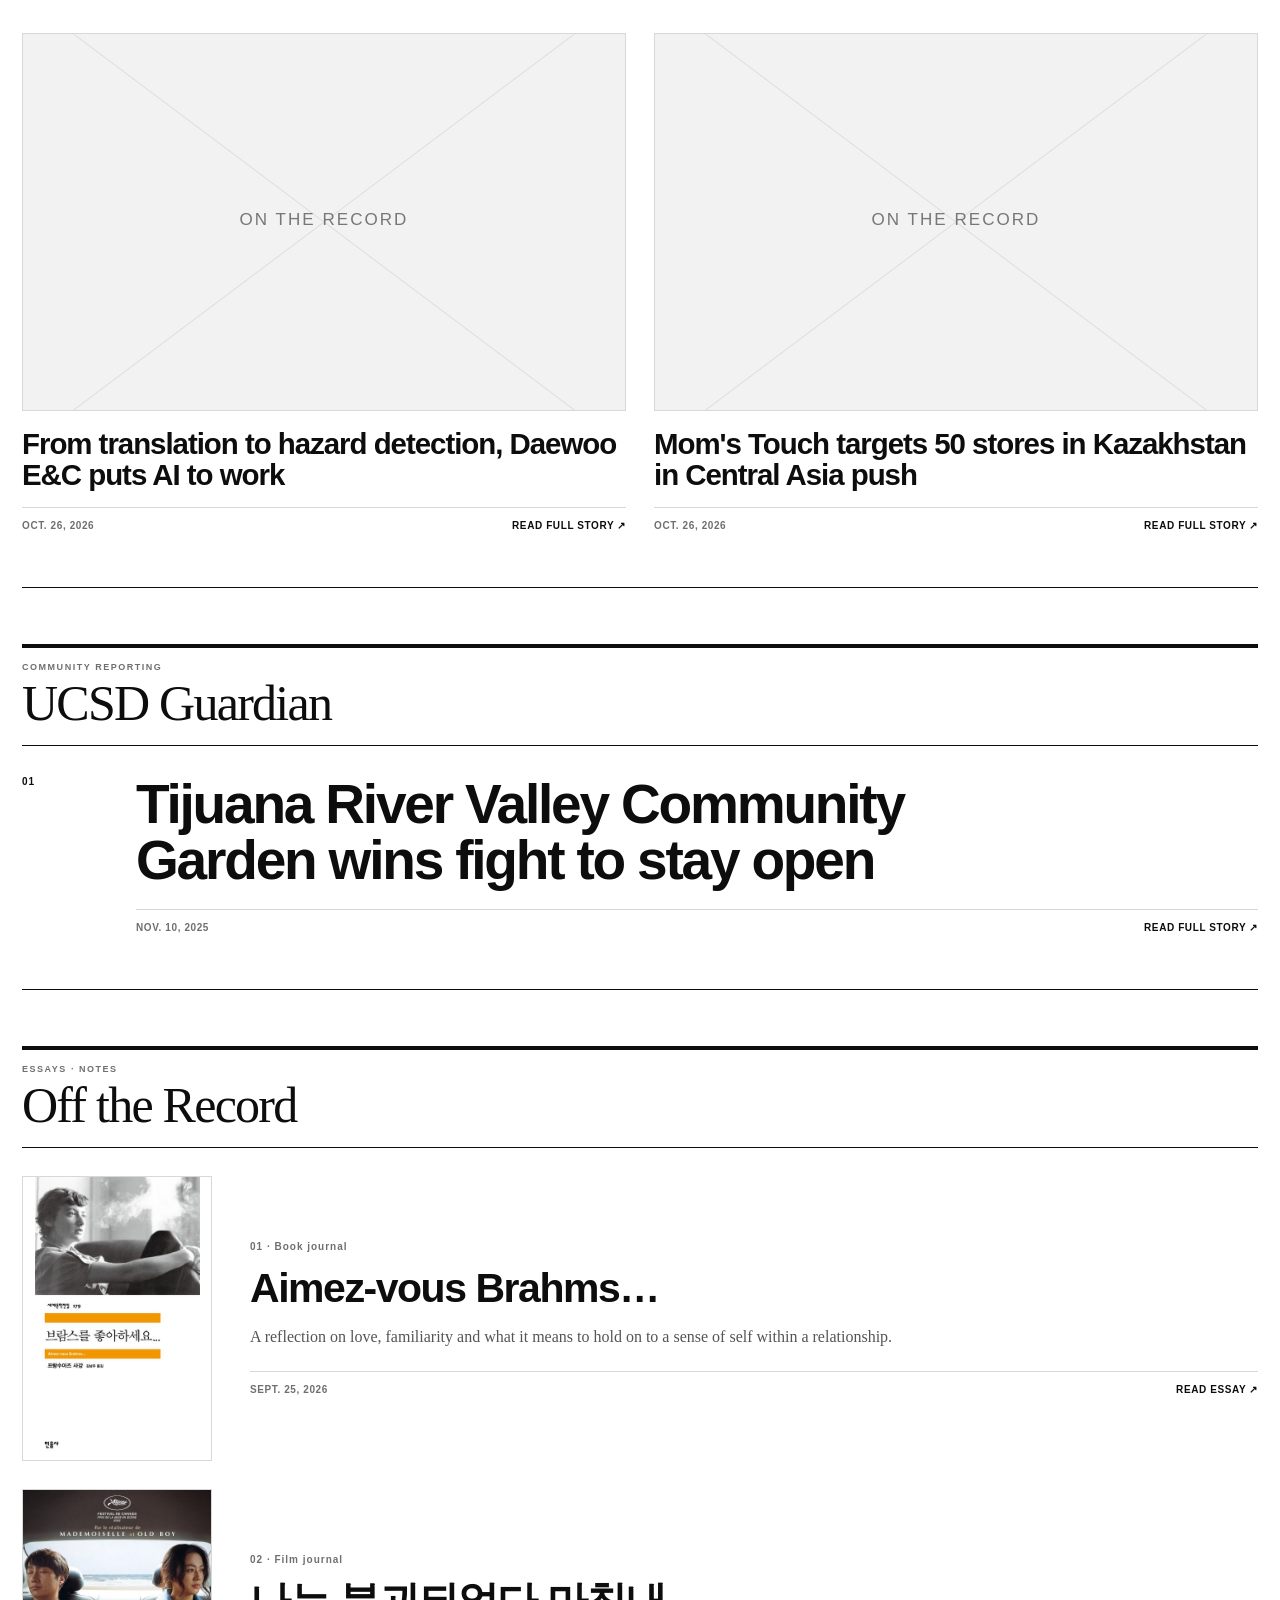
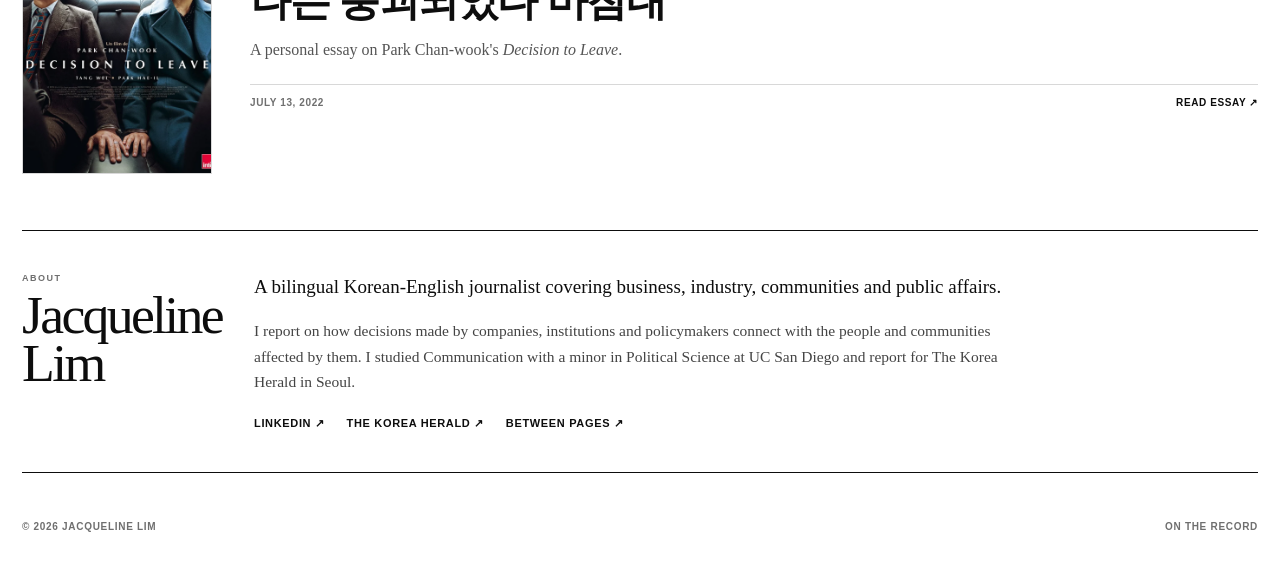
==== commit 5b371c7d: "Finalize four reviewed reporting pieces and align print metadata" ====
--- a/index.html
+++ b/index.html
@@ -83,7 +83,7 @@
         </div>
         <span id="articleUpdated">Latest reporting</span>
       </div>
-      <div class="portfolio-subheading"><h3>Selected reporting</h3><p>Ten stories spanning markets, labor, policy, technology and industry.</p></div>
+      <div class="portfolio-subheading"><h3>Selected reporting</h3><p>Four published stories on labor, investment policy, biotechnology and energy.</p></div>
       <div class="article-grid" id="featuredGrid" aria-live="polite"><p class="loading-state">Loading selected stories…</p></div>
       <div class="portfolio-subheading"><h3>Latest reporting</h3><a href="archive/">Browse all articles ↗</a></div>
       <div class="article-grid" id="articleGrid" aria-live="polite">
--- a/styles.css
+++ b/styles.css
@@ -445,3 +445,6 @@
 .portfolio-subheading p, .portfolio-subheading a { margin:0; font-size:12px; color:#686868; line-height:1.5; }
 .portfolio-subheading a:hover { color:#111; }
 #featuredGrid { margin-bottom:54px; }
+
+/* Descriptions accompany independently reviewed featured entries only. */
+#featuredGrid .portfolio-note { margin: 7px 0 15px; font-size: 12px; color: #626262; line-height: 1.55; }
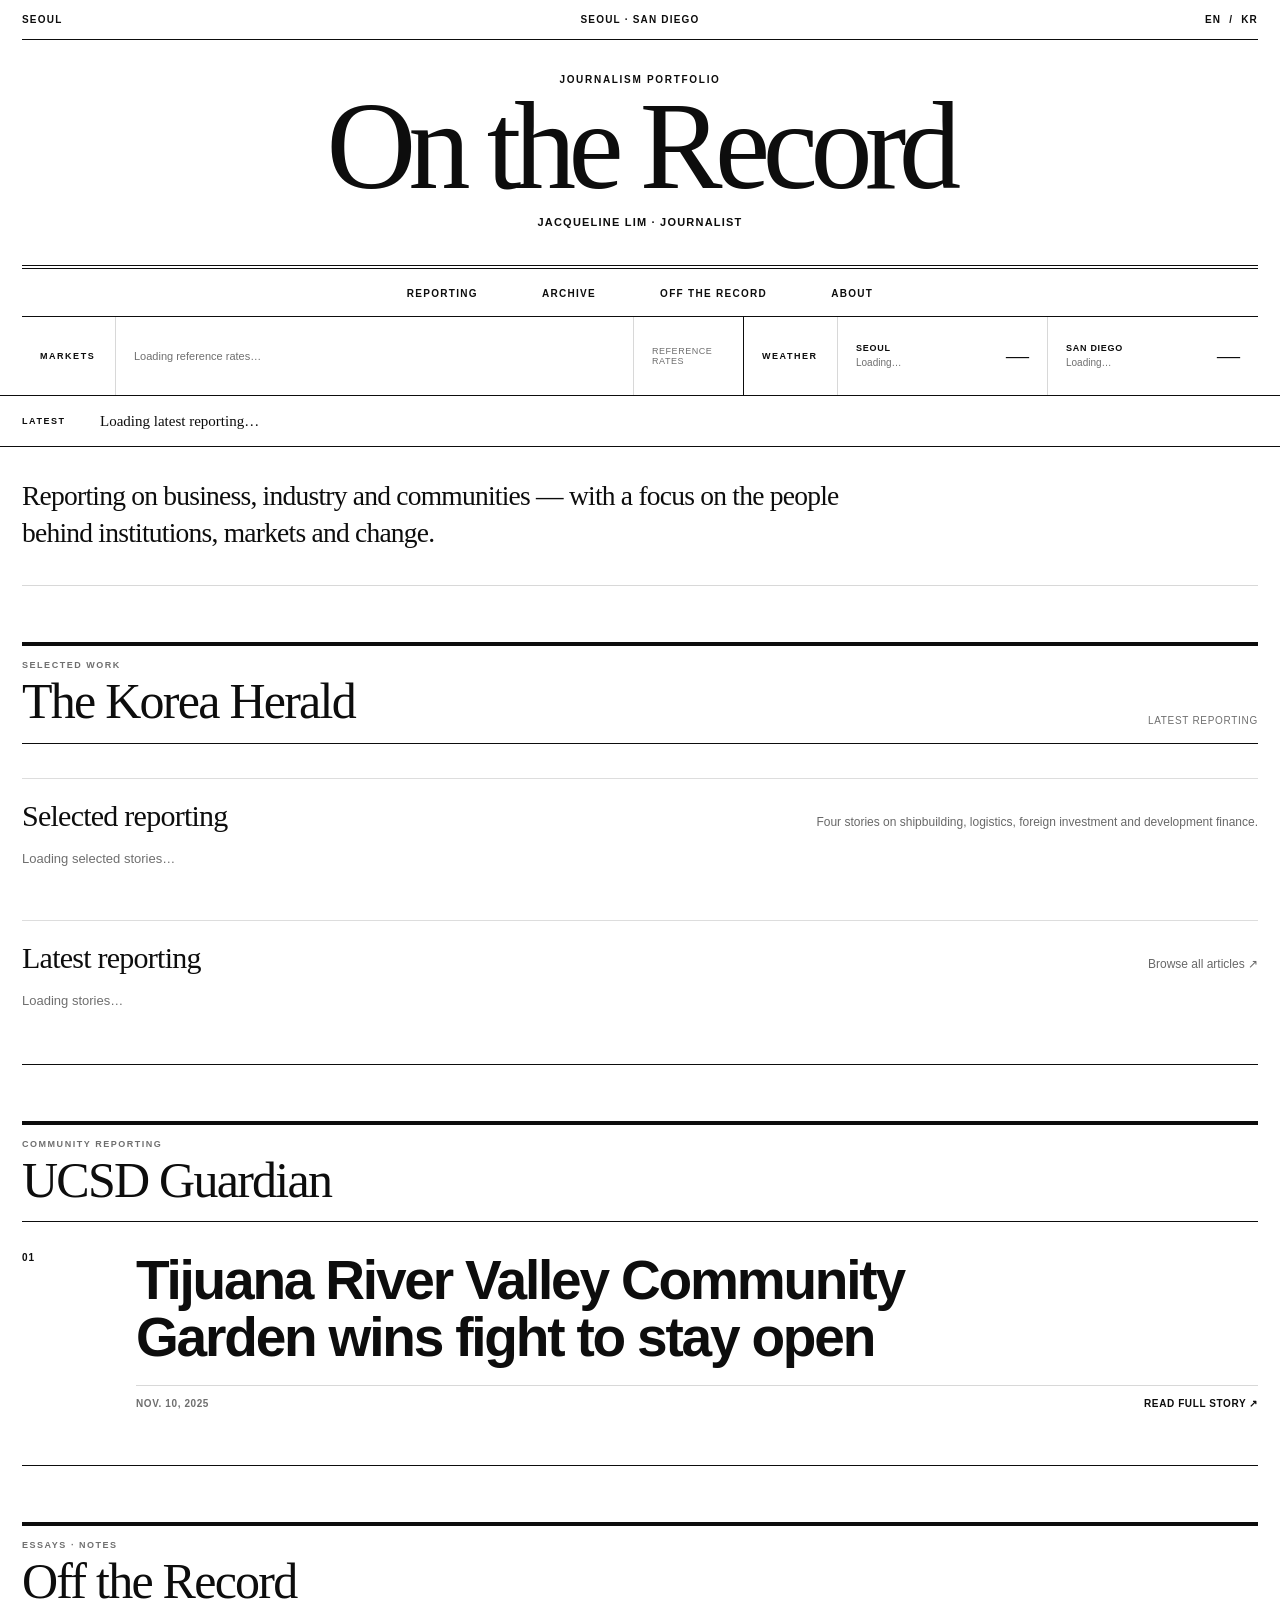
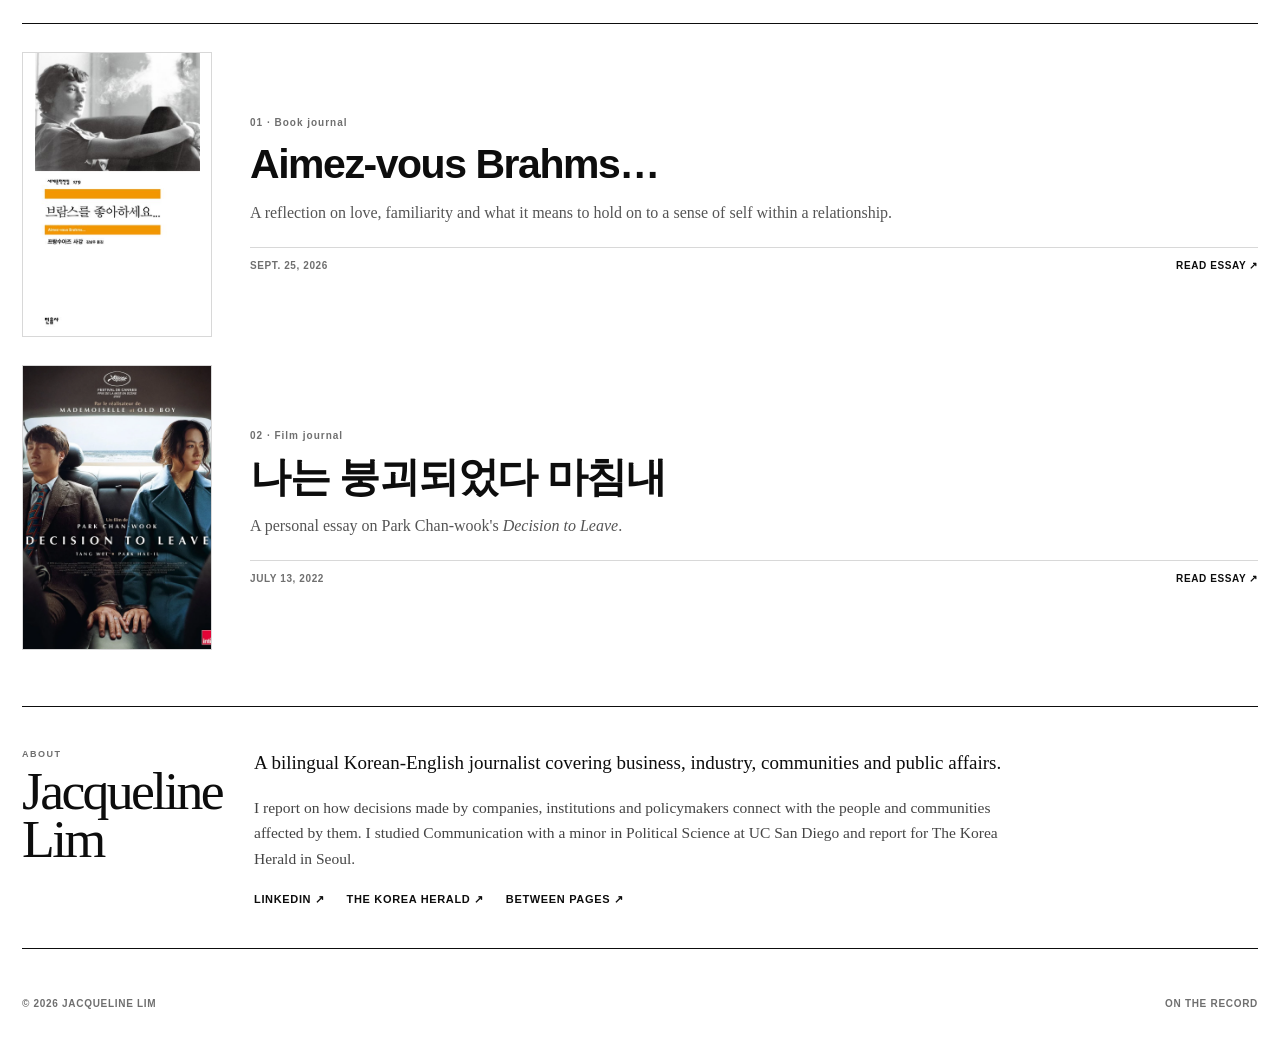
==== commit 17591a6f: "Keep article photos repaired in future refreshes and align featured stories" ====
--- a/index.html
+++ b/index.html
@@ -83,7 +83,7 @@
         </div>
         <span id="articleUpdated">Latest reporting</span>
       </div>
-      <div class="portfolio-subheading"><h3>Selected reporting</h3><p>Four published stories on labor, investment policy, biotechnology and energy.</p></div>
+      <div class="portfolio-subheading"><h3>Selected reporting</h3><p>Four stories on shipbuilding, logistics, foreign investment and development finance.</p></div>
       <div class="article-grid" id="featuredGrid" aria-live="polite"><p class="loading-state">Loading selected stories…</p></div>
       <div class="portfolio-subheading"><h3>Latest reporting</h3><a href="archive/">Browse all articles ↗</a></div>
       <div class="article-grid" id="articleGrid" aria-live="polite">
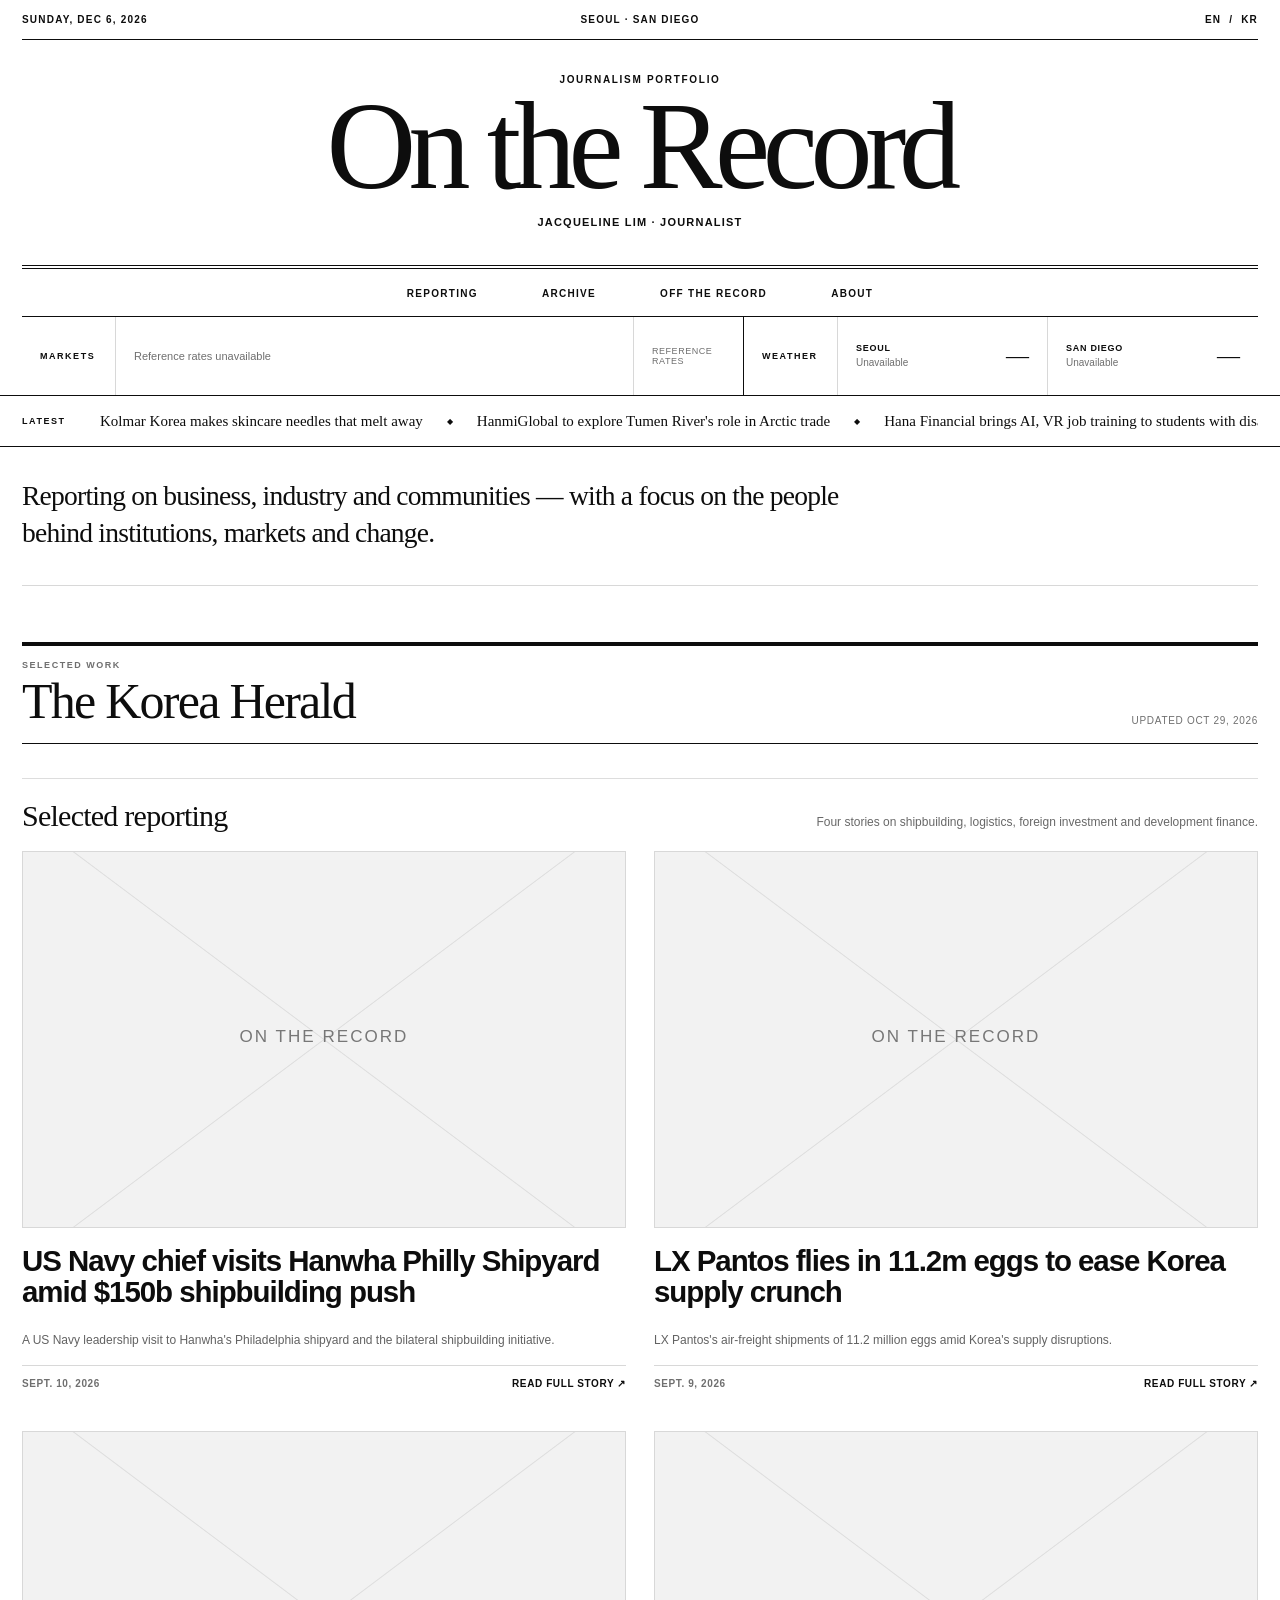
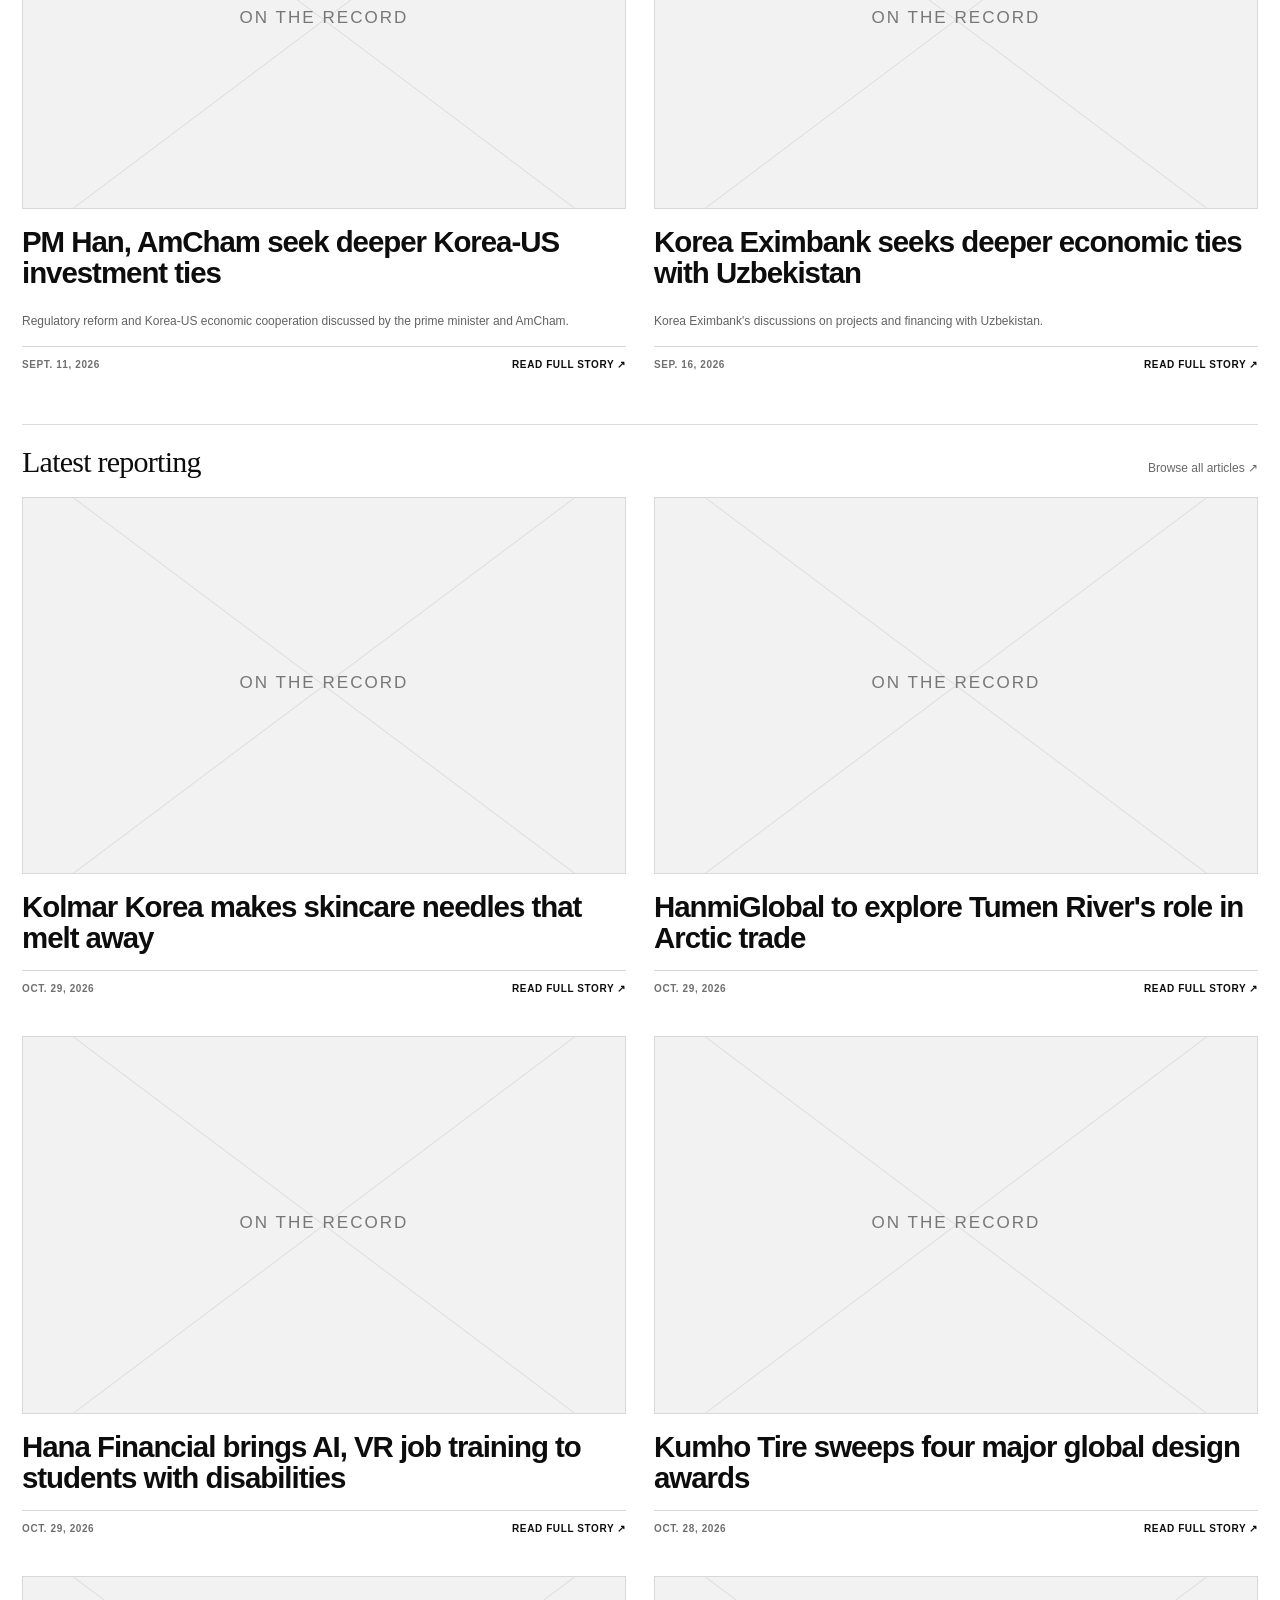
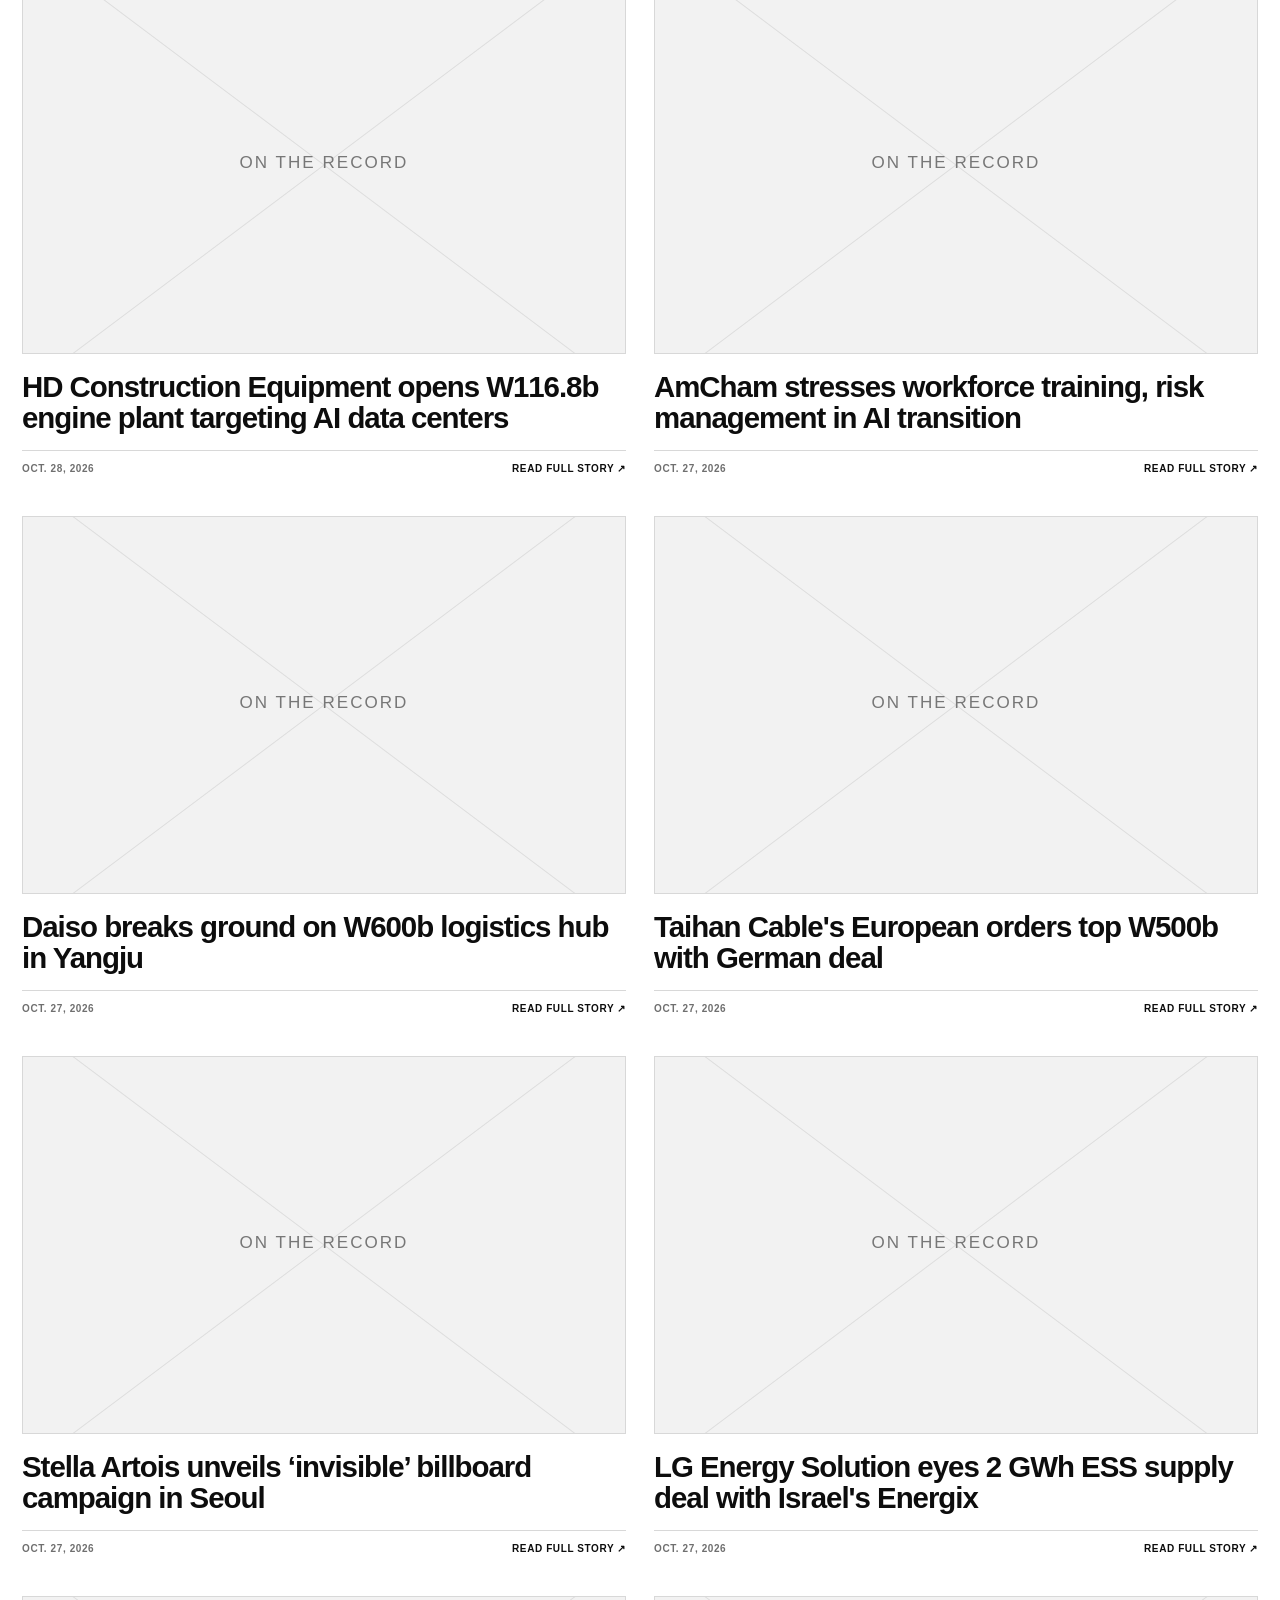
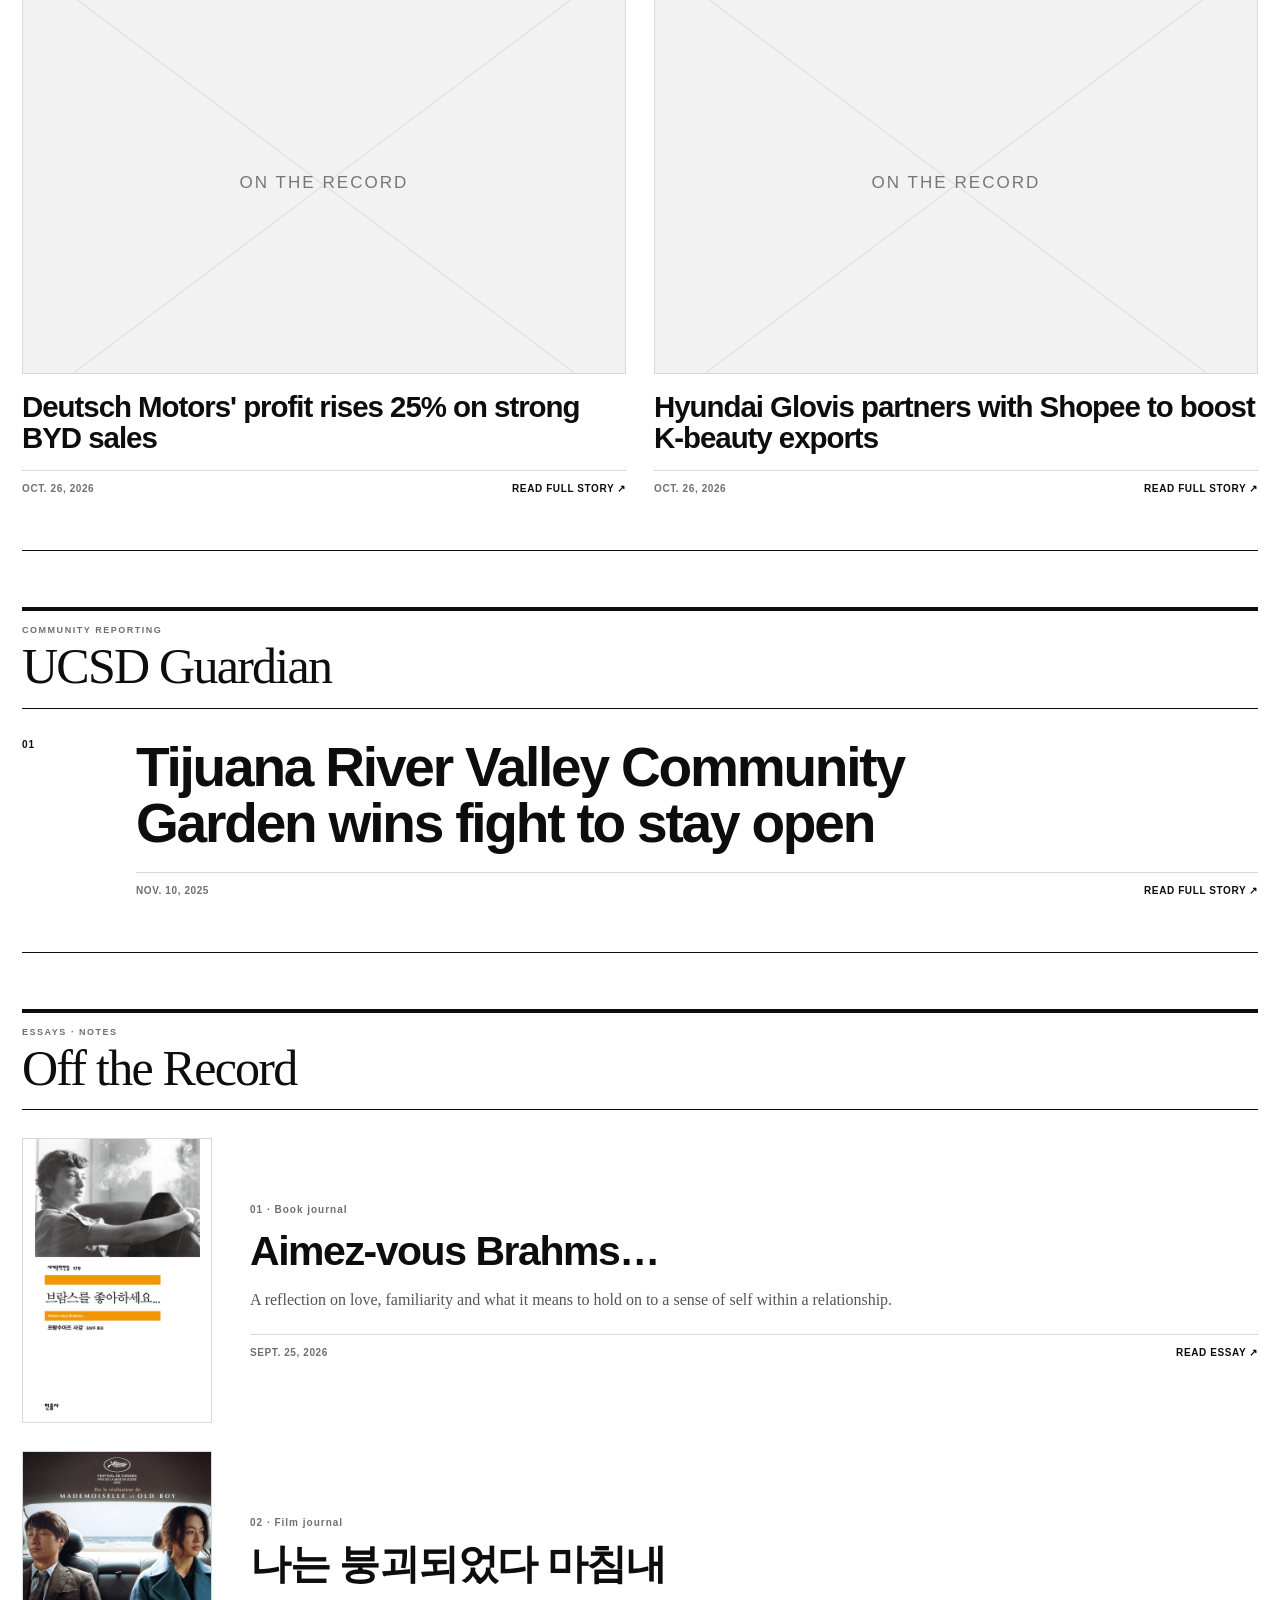
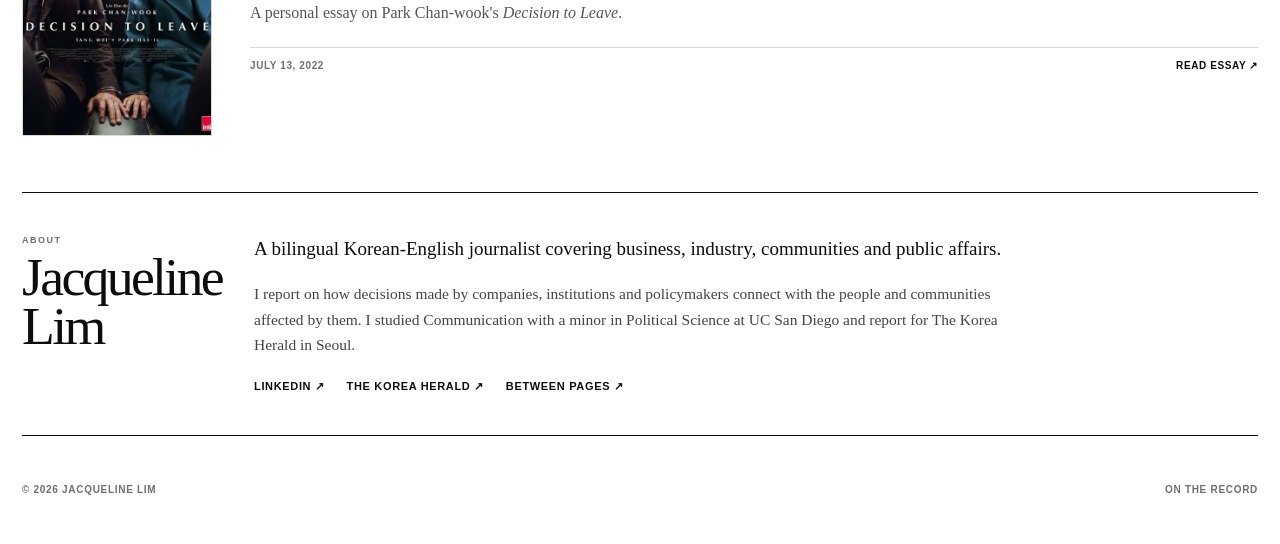
==== commit a337962a: "Force fresh browser scripts after client-side loading incident" ====
--- a/index.html
+++ b/index.html
@@ -213,6 +213,6 @@
   </main>
 
   <footer class="site-footer wrap"><span>© 2026 Jacqueline Lim</span><span>On the Record</span></footer>
-  <script src="script.js" defer></script>
+  <script src="script.js?v=20261029-browser-fix-1" defer></script>
 </body>
 </html>
